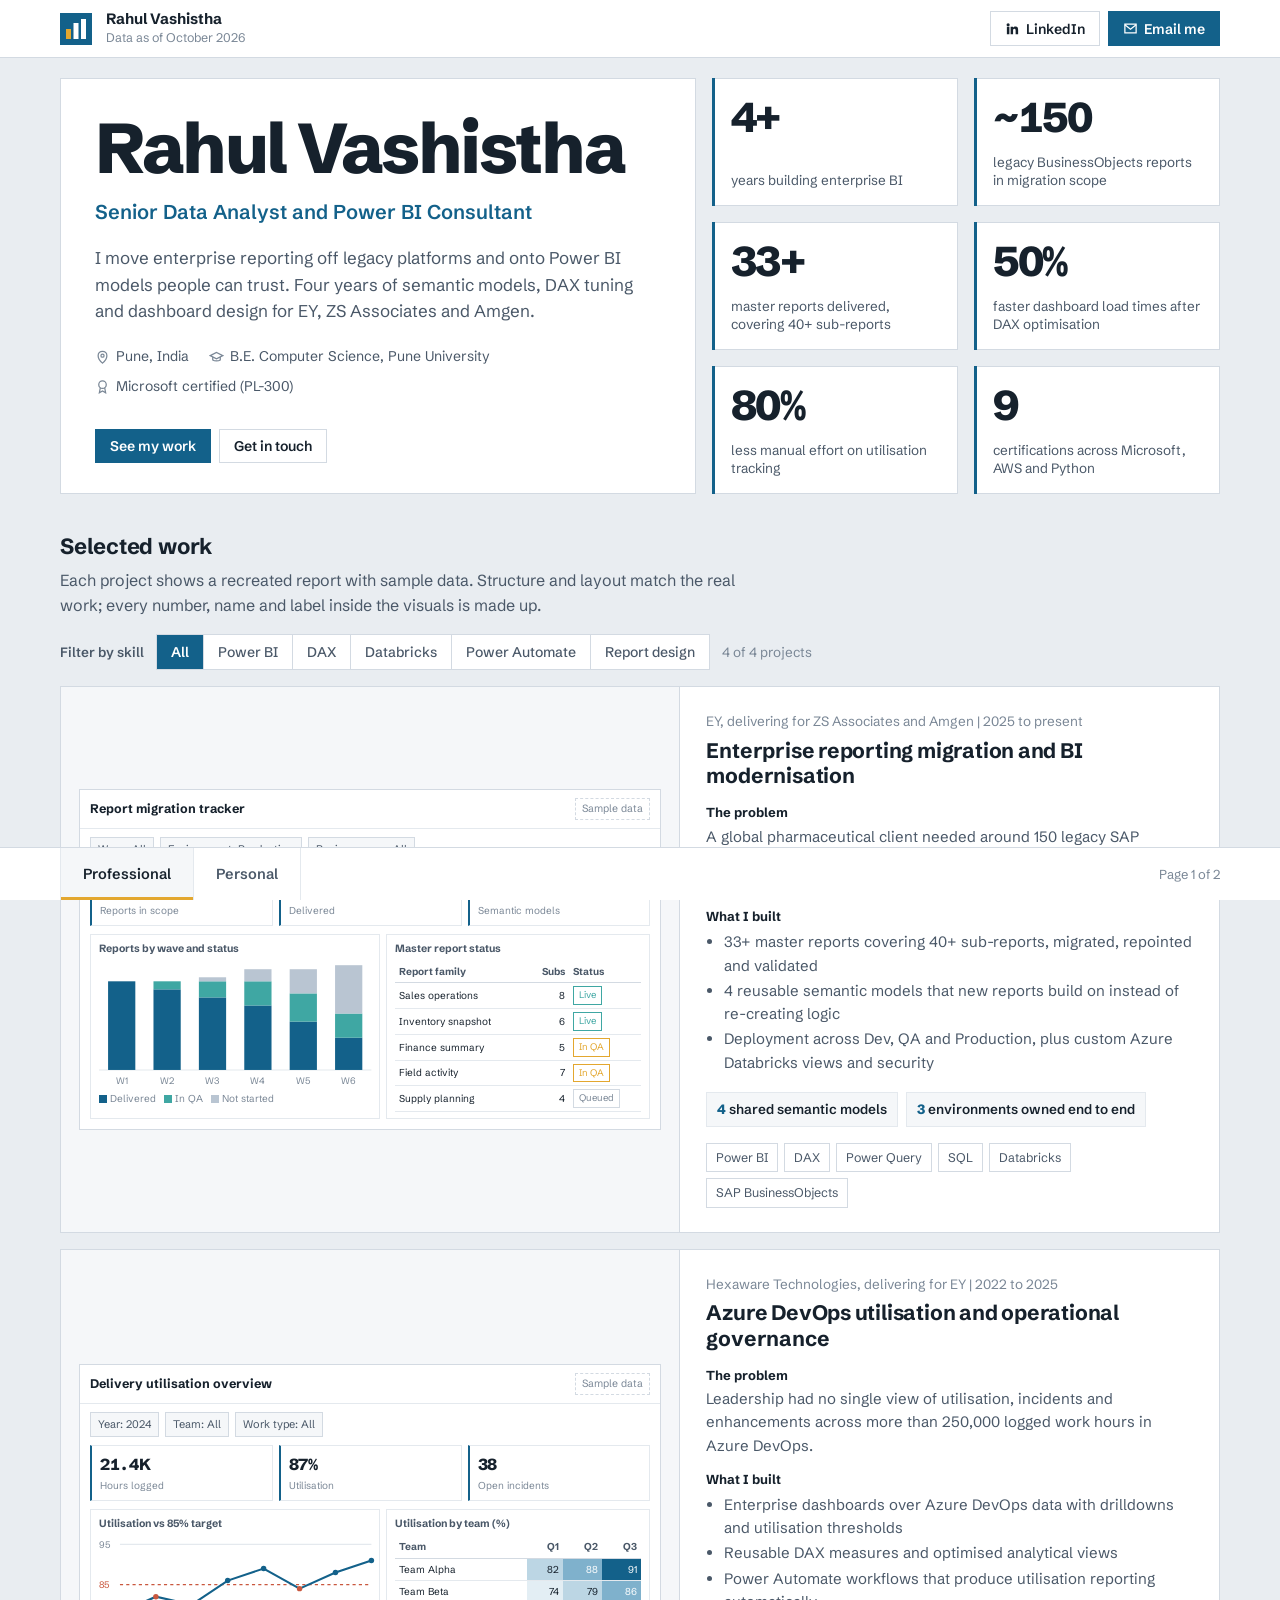
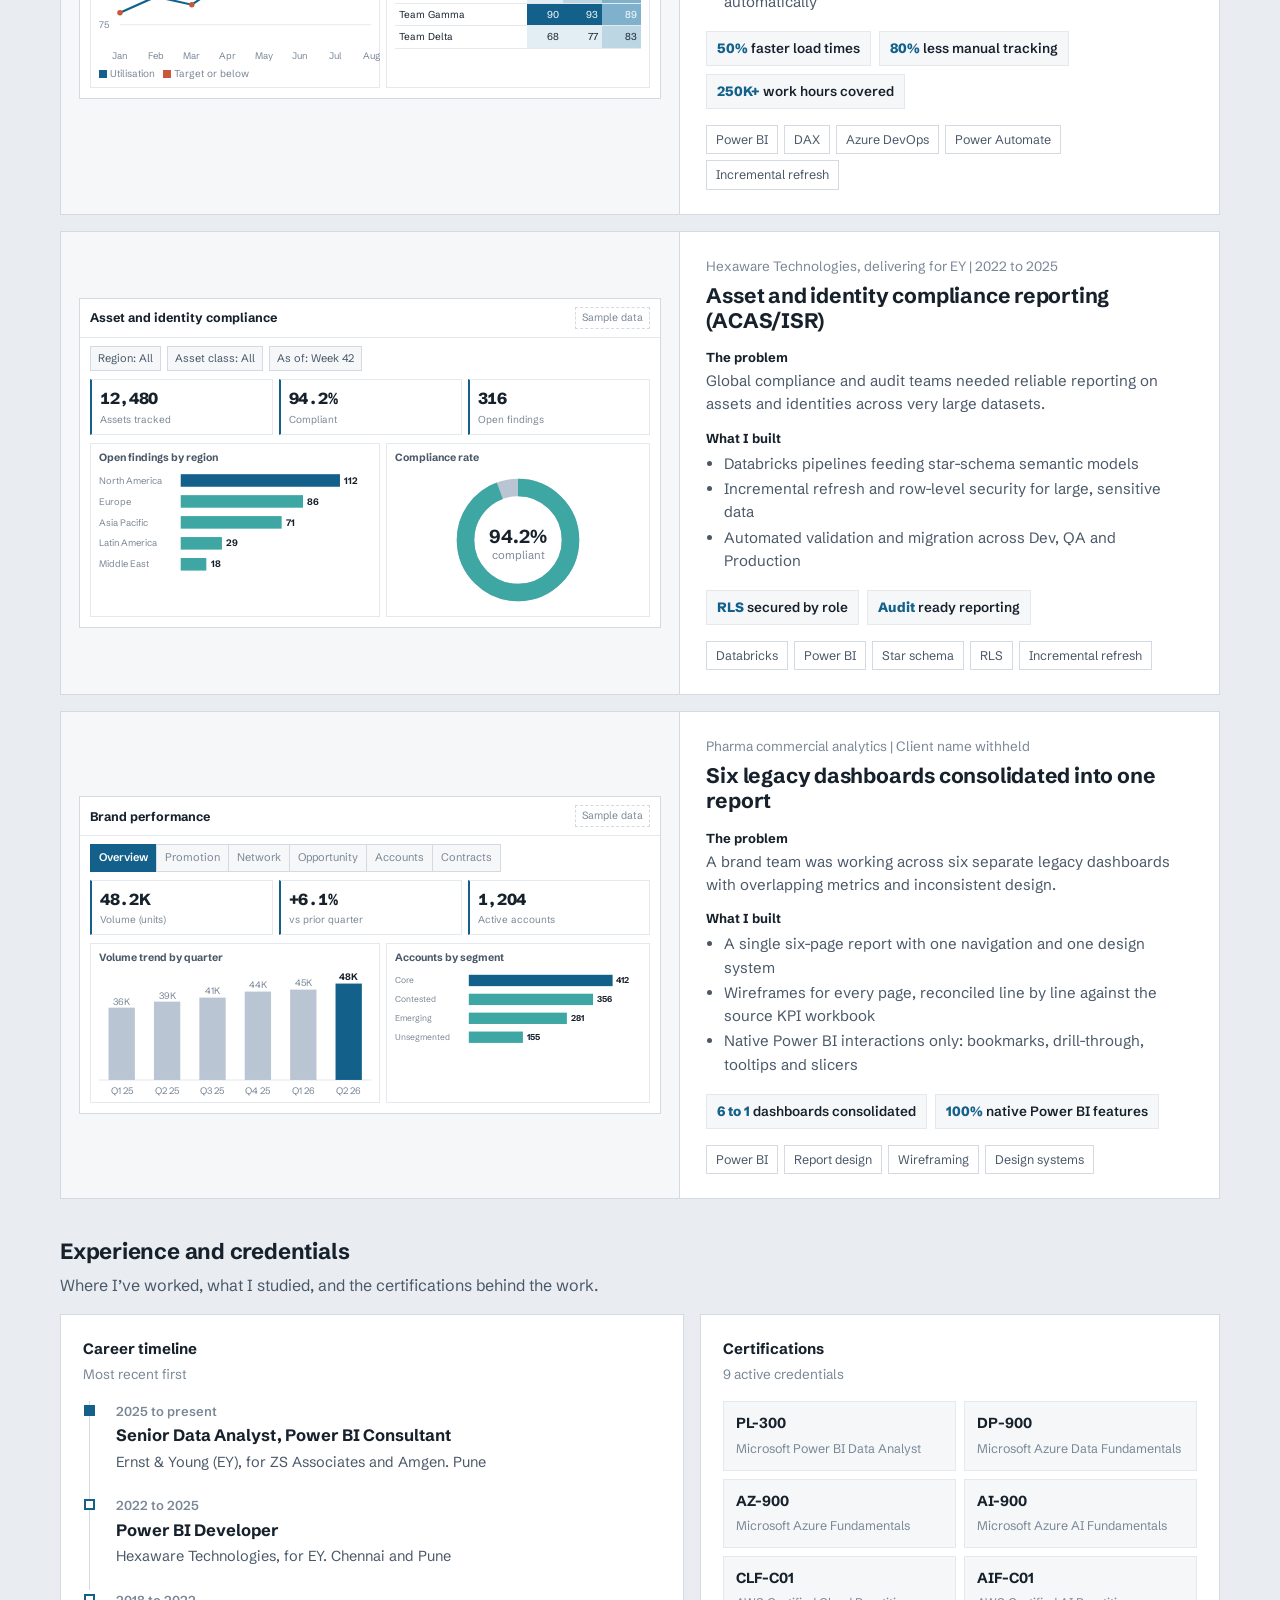
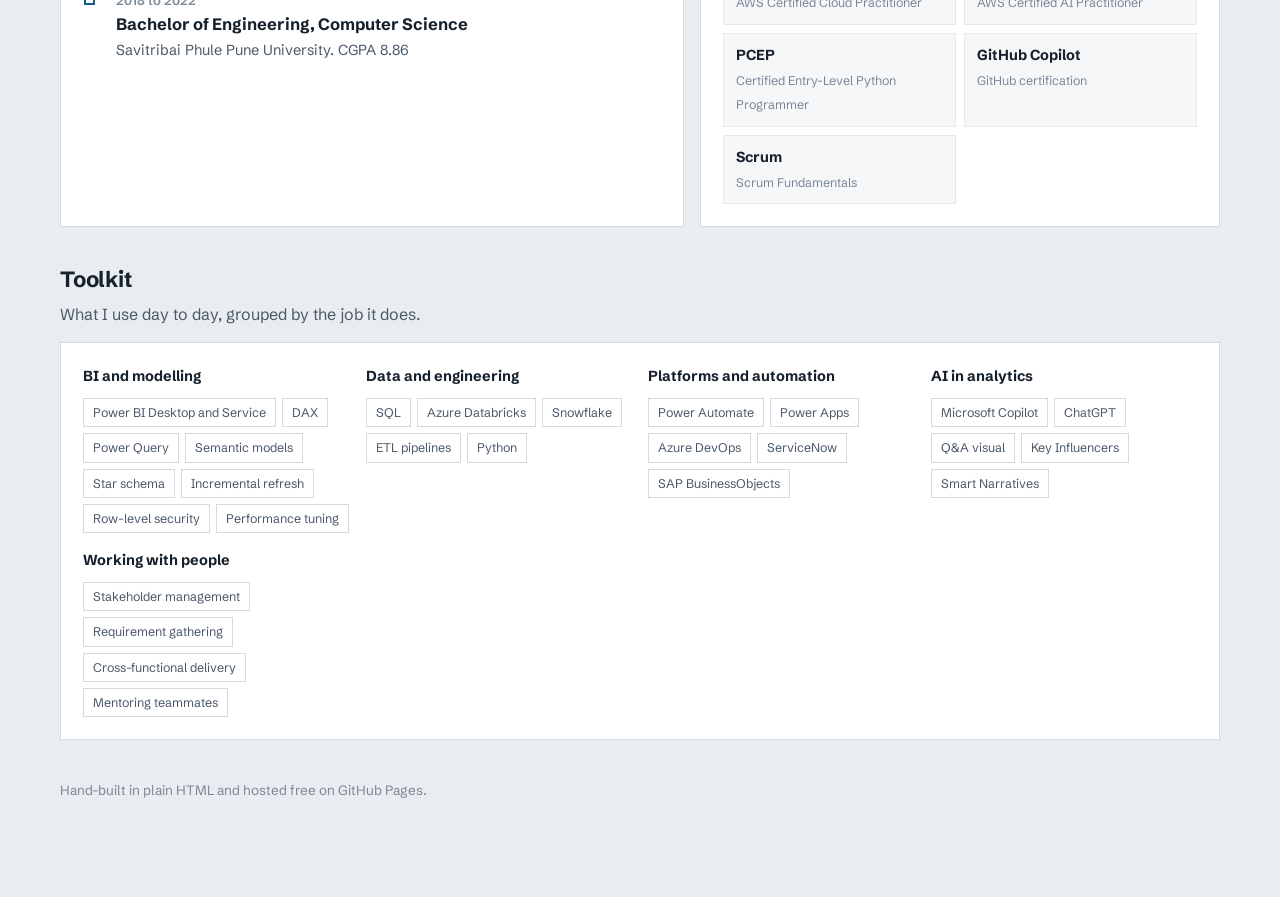
==== index.html @ af50c132 "Add files via upload" ====
<!DOCTYPE html>
<html lang="en">
<head>
<meta charset="utf-8">
<meta name="viewport" content="width=device-width, initial-scale=1, viewport-fit=cover">
<title>Rahul Vashistha | Power BI Consultant & Senior Data Analyst</title>
<meta name="description" content="Portfolio of Rahul Vashistha, Senior Data Analyst and Power BI Consultant. Enterprise BI, reporting migration and dashboard design.">
<link rel="icon" href="data:image/svg+xml,<svg xmlns='http://www.w3.org/2000/svg' viewBox='0 0 32 32'><rect width='32' height='32' fill='%2313618A'/><rect x='6' y='16' width='5' height='10' fill='%23E3A72F'/><rect x='13.5' y='10' width='5' height='16' fill='white'/><rect x='21' y='6' width='5' height='20' fill='white'/></svg>">
<link rel="preconnect" href="https://fonts.googleapis.com">
<link rel="preconnect" href="https://fonts.gstatic.com" crossorigin>
<link href="https://fonts.googleapis.com/css2?family=Schibsted+Grotesk:wght@400;500;600;700;800&display=swap" rel="stylesheet">
<style>
:root{
  --canvas:#E9EDF1; --panel:#FFFFFF; --panel-2:#F5F7F9; --line:#D3DAE2; --line-soft:#E4E9EE;
  --ink:#16212C; --ink-2:#4A5868; --ink-3:#7A8796;
  --accent:#13618A; --accent-ink:#FFFFFF; --mark:#E3A72F;
  --d1:#13618A; --d2:#3FA7A3; --d3:#E3A72F; --d4:#B9C5D2; --d5:#C9573E;
  --heat-1:#E3EEF4; --heat-2:#BCD6E4; --heat-3:#7FB1CC; --heat-4:#13618A;
  --font:"Schibsted Grotesk","Segoe UI",system-ui,-apple-system,Roboto,"Helvetica Neue",Arial,sans-serif;
  --tabs-h:52px;
  color-scheme:light;
  box-sizing:border-box;
  padding-top:env(safe-area-inset-top,0px);
  padding-bottom:env(safe-area-inset-bottom,0px);
}
@media (prefers-color-scheme:dark){
  :root:not([data-theme="light"]){
    --canvas:#10151B; --panel:#18202A; --panel-2:#1E2833; --line:#2C3946; --line-soft:#24303C;
    --ink:#E7ECF1; --ink-2:#AEB9C5; --ink-3:#7E8B99;
    --accent:#4BA3D1; --accent-ink:#0C141B; --mark:#E8B248;
    --d1:#4BA3D1; --d2:#4FC1BB; --d3:#E8B248; --d4:#3F4E5E; --d5:#E07A62;
    --heat-1:#1F2E3B; --heat-2:#24485E; --heat-3:#2F6E91; --heat-4:#4BA3D1;
    color-scheme:dark;
  }
}
:root[data-theme="dark"]{
  --canvas:#10151B; --panel:#18202A; --panel-2:#1E2833; --line:#2C3946; --line-soft:#24303C;
  --ink:#E7ECF1; --ink-2:#AEB9C5; --ink-3:#7E8B99;
  --accent:#4BA3D1; --accent-ink:#0C141B; --mark:#E8B248;
  --d1:#4BA3D1; --d2:#4FC1BB; --d3:#E8B248; --d4:#3F4E5E; --d5:#E07A62;
  --heat-1:#1F2E3B; --heat-2:#24485E; --heat-3:#2F6E91; --heat-4:#4BA3D1;
  color-scheme:dark;
}
*,*::before,*::after{box-sizing:inherit}
html{scroll-padding-top:calc(env(safe-area-inset-top,0px) + 64px)}
body{margin:0;background:var(--canvas);color:var(--ink);font-family:var(--font);font-size:16px;line-height:1.55;-webkit-font-smoothing:antialiased;padding-bottom:calc(var(--tabs-h) + 24px)}
img{max-width:100%;display:block}
a{color:var(--accent)}
:focus-visible{outline:2px solid var(--mark);outline-offset:2px}
.num{font-variant-numeric:tabular-nums}

/* Title bar */
.titlebar{position:sticky;top:env(safe-area-inset-top,0px);z-index:20;background:var(--panel);border-bottom:1px solid var(--line)}
body::before{content:"";position:fixed;inset:0 0 auto;height:env(safe-area-inset-top,0px);z-index:21;background:var(--panel)}
.titlebar-in{max-width:1200px;margin:0 auto;padding:10px 20px;display:flex;align-items:center;gap:14px}
.mono{width:32px;height:32px;flex:none}
.tb-name{font-weight:700;font-size:15px;line-height:1.2}
.tb-meta{font-size:12.5px;color:var(--ink-3)}
.tb-actions{margin-left:auto;display:flex;gap:8px}
.btn{display:inline-flex;align-items:center;gap:6px;font:600 14px/1 var(--font);padding:9px 14px;border:1px solid var(--line);background:var(--panel);color:var(--ink);text-decoration:none;cursor:pointer}
.btn:hover{border-color:var(--ink-3)}
.btn-primary{background:var(--accent);border-color:var(--accent);color:var(--accent-ink)}
.btn-primary:hover{filter:brightness(1.08);border-color:var(--accent)}
.btn svg{width:15px;height:15px}

/* Layout */
.wrap{max-width:1200px;margin:0 auto;padding:20px}
.page{display:none}
.page.is-active{display:block;animation:pagein .25s ease-out}
@keyframes pagein{from{opacity:0}to{opacity:1}}
@media (prefers-reduced-motion:reduce){.page.is-active{animation:none}}
.visual{background:var(--panel);border:1px solid var(--line);padding:22px}
.v-title{font-size:15px;font-weight:700;margin:0 0 4px}
.v-sub{font-size:13.5px;color:var(--ink-3);margin:0 0 16px}
.grid{display:grid;gap:16px}
section{margin-top:16px}
h2.section{font-size:22px;font-weight:700;letter-spacing:-.01em;margin:36px 0 4px}
p.section-sub{margin:0 0 16px;color:var(--ink-2);max-width:68ch}

/* Hero */
.hero{display:grid;grid-template-columns:1.25fr 1fr;gap:16px}
.hero-main{padding:34px 34px 30px;display:flex;flex-direction:column}
.hero h1{font-size:clamp(2.5rem,5.6vw,4.4rem);line-height:.98;letter-spacing:-.035em;font-weight:800;margin:0}
.hero .role{font-size:clamp(1.05rem,1.6vw,1.25rem);font-weight:600;color:var(--accent);margin:14px 0 0}
.hero .lede{font-size:17px;color:var(--ink-2);max-width:56ch;margin:18px 0 0}
.hero .facts{display:flex;flex-wrap:wrap;gap:8px 20px;margin:22px 0 0;padding:0;list-style:none;font-size:14px;color:var(--ink-2)}
.hero .facts li{display:flex;gap:6px;align-items:center}
.hero .facts svg{width:15px;height:15px;color:var(--ink-3)}
.hero-cta{display:flex;flex-wrap:wrap;gap:8px;margin-top:auto;padding-top:26px}
.kpis{display:grid;grid-template-columns:1fr 1fr;gap:16px}
.kpi{background:var(--panel);border:1px solid var(--line);padding:18px 18px 16px;display:flex;flex-direction:column;justify-content:space-between;min-height:128px;position:relative}
.kpi::before{content:"";position:absolute;left:-1px;top:-1px;bottom:-1px;width:3px;background:var(--accent)}
.kpi-v{font-size:clamp(2rem,3.4vw,2.6rem);font-weight:800;letter-spacing:-.03em;line-height:1}
.kpi-l{font-size:13.5px;color:var(--ink-2);line-height:1.35;margin-top:10px}

/* Slicer */
.slicer{display:flex;flex-wrap:wrap;gap:0;border:1px solid var(--line);background:var(--panel);width:max-content;max-width:100%}
.slicer-wrap{display:flex;align-items:center;gap:12px;flex-wrap:wrap;margin-bottom:16px}
.slicer-label{font-size:13.5px;color:var(--ink-2);font-weight:600}
.slicer button{font:500 14px/1 var(--font);padding:10px 14px;border:0;border-right:1px solid var(--line);background:transparent;color:var(--ink-2);cursor:pointer}
.slicer button:last-child{border-right:0}
.slicer button[aria-pressed="true"]{background:var(--accent);color:var(--accent-ink);font-weight:600}
.slicer button:hover:not([aria-pressed="true"]){background:var(--panel-2);color:var(--ink)}
.slicer-count{font-size:13.5px;color:var(--ink-3)}

/* Projects */
.project{display:grid;grid-template-columns:minmax(0,1.15fr) minmax(0,1fr);gap:0;background:var(--panel);border:1px solid var(--line);margin-bottom:16px}
.project[hidden]{display:none}
.p-visual{background:var(--panel-2);border-right:1px solid var(--line);padding:18px;display:flex;align-items:center}
.p-visual img{border:1px solid var(--line)}
.p-body{padding:24px 26px}
.p-client{font-size:13.5px;color:var(--ink-3);margin:0 0 6px}
.p-body h3{font-size:21px;line-height:1.2;letter-spacing:-.01em;margin:0 0 14px}
.p-body dl{margin:0;display:grid;gap:12px}
.p-body dt{font-size:13px;font-weight:700;color:var(--ink)}
.p-body dd{margin:2px 0 0;font-size:15px;color:var(--ink-2)}
.p-body dd ul{margin:4px 0 0;padding-left:18px}
.p-body dd li{margin:2px 0}
.impact{display:flex;flex-wrap:wrap;gap:8px;margin-top:16px}
.impact span{font-size:13.5px;font-weight:600;padding:6px 10px;background:var(--panel-2);border:1px solid var(--line-soft)}
.impact b{color:var(--accent);font-weight:800}
.chips{display:flex;flex-wrap:wrap;gap:6px;margin-top:16px}
.chip{font-size:12.5px;padding:4px 9px;border:1px solid var(--line);color:var(--ink-2);background:var(--panel)}

/* Mini report mockup */
.mock{width:100%;background:var(--panel);border:1px solid var(--line);font-size:11px;color:var(--ink)}
.mock-top{display:flex;align-items:center;gap:8px;padding:8px 10px;border-bottom:1px solid var(--line-soft)}
.mock-title{font-weight:700;font-size:12.5px}
.mock-tag{margin-left:auto;font-size:10.5px;color:var(--ink-3);border:1px dashed var(--line);padding:2px 6px;white-space:nowrap}
.mock-filters{display:flex;gap:6px;flex-wrap:wrap;padding:8px 10px 0}
.mock-filters span{border:1px solid var(--line);padding:3px 7px;color:var(--ink-2);background:var(--panel-2)}
.mock-nav{display:flex;flex-wrap:wrap;padding:8px 10px 0;gap:0}
.mock-nav span{padding:4px 8px;border:1px solid var(--line);margin-right:-1px;color:var(--ink-3);background:var(--panel-2)}
.mock-nav span.on{background:var(--accent);border-color:var(--accent);color:var(--accent-ink);font-weight:600}
.mock-kpis{display:grid;grid-template-columns:repeat(3,1fr);gap:6px;padding:8px 10px}
.mock-kpi{border:1px solid var(--line-soft);padding:6px 8px;border-left:2px solid var(--accent)}
.mock-kpi b{display:block;font-size:16px;font-weight:800;letter-spacing:-.02em}
.mock-kpi small{color:var(--ink-3);font-size:10px}
.mock-row{display:grid;grid-template-columns:1.1fr 1fr;gap:6px;padding:0 10px 10px}
.mock-cell{border:1px solid var(--line-soft);padding:6px 8px;min-width:0}
.mock-cell h5{margin:0 0 4px;font-size:10.5px;font-weight:700;color:var(--ink-2)}
.mock svg{width:100%;height:auto;display:block;overflow:visible}
.mock svg text{font-family:var(--font);font-size:9px;fill:var(--ink-3)}
.mock svg .lbl-strong{fill:var(--ink);font-weight:700}
.s1{fill:var(--d1)} .s2{fill:var(--d2)} .s3{fill:var(--d3)} .s4{fill:var(--d4)} .s5{fill:var(--d5)}
.ln1{stroke:var(--d1);fill:none;stroke-width:2} .ln-th{stroke:var(--d5);stroke-dasharray:3 3;stroke-width:1.2} .grid-ln{stroke:var(--line-soft);stroke-width:1}
.legend{display:flex;gap:8px;flex-wrap:wrap;margin-top:4px;color:var(--ink-3);font-size:10px}
.legend i{display:inline-block;width:8px;height:8px;margin-right:3px;vertical-align:-1px}
.mtable{width:100%;border-collapse:collapse;font-size:10px}
.mtable th{text-align:left;font-weight:700;color:var(--ink-2);border-bottom:1px solid var(--line);padding:3px 4px}
.mtable td{padding:3px 4px;border-bottom:1px solid var(--line-soft);white-space:nowrap}
.mtable td.n{text-align:right}
.h1c{background:var(--heat-1)} .h2c{background:var(--heat-2)} .h3c{background:var(--heat-3);color:#fff} .h4c{background:var(--heat-4);color:#fff}
.pill{display:inline-block;padding:1px 5px;font-size:9.5px;border:1px solid var(--line)}
.pill.ok{border-color:var(--d2);color:var(--d2)} .pill.wip{border-color:var(--d3);color:var(--d3)} .pill.todo{color:var(--ink-3)}

/* Experience and certs */
.two-col{display:grid;grid-template-columns:1.2fr 1fr;gap:16px}
.timeline{list-style:none;margin:0;padding:0}
.timeline li{position:relative;padding:0 0 22px 26px;border-left:1px solid var(--line);margin-left:6px}
.timeline li:last-child{padding-bottom:0;border-left-color:transparent}
.timeline li::before{content:"";position:absolute;left:-6px;top:4px;width:11px;height:11px;background:var(--panel);border:2px solid var(--accent)}
.timeline li.now::before{background:var(--accent)}
.t-when{font-size:13px;color:var(--ink-3);font-weight:600}
.t-what{font-size:16.5px;font-weight:700;margin:2px 0 0}
.t-where{font-size:14.5px;color:var(--ink-2);margin:2px 0 0}
.certs{list-style:none;margin:0;padding:0;display:grid;grid-template-columns:1fr 1fr;gap:8px}
.certs li{border:1px solid var(--line-soft);padding:10px 12px;background:var(--panel-2)}
.certs b{display:block;font-size:14.5px}
.certs span{font-size:12.5px;color:var(--ink-3)}
.skills{display:grid;grid-template-columns:repeat(auto-fit,minmax(230px,1fr));gap:16px}
.skills h4{margin:0 0 10px;font-size:14.5px}
.skills .chips{margin-top:0}

/* Personal */
.p-hero{display:grid;grid-template-columns:1.25fr 1fr;gap:16px}
.p-hero h1{font-size:clamp(2.3rem,5vw,3.8rem);line-height:1;letter-spacing:-.03em;font-weight:800;margin:0}
.principles{display:grid;grid-template-columns:repeat(auto-fit,minmax(250px,1fr));gap:16px}
.principle h4{margin:0 0 6px;font-size:17px}
.principle p{margin:0;color:var(--ink-2);font-size:15px}
.fav-grid{display:grid;grid-template-columns:repeat(auto-fit,minmax(260px,1fr));gap:16px}
.fav ul{margin:0;padding-left:18px;color:var(--ink-2)}
.fav li{margin:3px 0}
.empty{border:1px dashed var(--line);background:transparent;padding:16px;color:var(--ink-3);font-size:14px}
.empty b{display:block;color:var(--ink-2);font-size:14.5px;margin-bottom:2px}
.about-facts{display:grid;gap:10px;margin:0}
.about-facts div{display:grid;grid-template-columns:110px 1fr;gap:10px;padding-bottom:10px;border-bottom:1px solid var(--line-soft)}
.about-facts div:last-child{border-bottom:0;padding-bottom:0}
.about-facts dt{font-size:13.5px;color:var(--ink-3)}
.about-facts dd{margin:0;font-weight:600}

/* Page tabs (bottom, like a report) */
.pagetabs{position:fixed;left:0;right:0;bottom:0;z-index:30;background:var(--panel);border-top:1px solid var(--line);padding-bottom:env(safe-area-inset-bottom,0px)}
.pagetabs-in{max-width:1200px;margin:0 auto;padding:0 20px;height:var(--tabs-h);display:flex;align-items:stretch;gap:0}
.pagetabs a{display:flex;align-items:center;padding:0 22px;font-weight:600;font-size:14.5px;color:var(--ink-2);text-decoration:none;border-right:1px solid var(--line-soft);position:relative}
.pagetabs a:first-child{border-left:1px solid var(--line-soft)}
.pagetabs a[aria-current="page"]{color:var(--ink);background:var(--panel-2)}
.pagetabs a[aria-current="page"]::after{content:"";position:absolute;left:0;right:0;bottom:0;height:3px;background:var(--mark)}
.pagetabs a:hover:not([aria-current="page"]){color:var(--ink);background:var(--panel-2)}
.page-count{margin-left:auto;align-self:center;font-size:13px;color:var(--ink-3)}

footer{margin-top:40px;font-size:13.5px;color:var(--ink-3)}

/* Responsive */
@media (max-width:960px){
  .hero,.p-hero,.two-col{grid-template-columns:1fr}
  .project{grid-template-columns:1fr}
  .p-visual{border-right:0;border-bottom:1px solid var(--line)}
}
@media (max-width:600px){
  .wrap{padding:12px}
  .titlebar-in{padding:8px 12px}
  .tb-meta{display:none}
  .tb-actions .btn span{display:none}
  .hero-main{padding:24px 20px}
  .visual{padding:18px}
  .kpi{min-height:110px;padding:14px}
  .p-body{padding:20px}
  .p-visual{padding:10px}
  .certs{grid-template-columns:1fr}
  .mock-row{grid-template-columns:1fr}
  .slicer button{padding:9px 11px;font-size:13.5px}
  .pagetabs-in{padding:0 12px}
  .pagetabs a{padding:0 16px}
  .about-facts div{grid-template-columns:1fr;gap:0}
}
</style>
</head>
<body>

<header class="titlebar">
  <div class="titlebar-in">
    <svg class="mono" viewBox="0 0 32 32" aria-hidden="true"><rect width="32" height="32" fill="var(--accent)"/><rect x="6" y="16" width="5" height="10" fill="var(--mark)"/><rect x="13.5" y="10" width="5" height="16" fill="var(--accent-ink)"/><rect x="21" y="6" width="5" height="20" fill="var(--accent-ink)"/></svg>
    <div>
      <div class="tb-name">Rahul Vashistha</div>
      <div class="tb-meta" id="refreshed"></div>
    </div>
    <div class="tb-actions">
      <a class="btn" id="tb-linkedin" target="_blank" rel="noopener" aria-label="LinkedIn profile">
        <svg viewBox="0 0 24 24" fill="currentColor" aria-hidden="true"><path d="M4.98 3.5a2.5 2.5 0 1 1 0 5 2.5 2.5 0 0 1 0-5zM3 9h4v12H3zM9 9h3.8v1.7h.05c.53-1 1.83-2.05 3.77-2.05C20.6 8.65 21 11.2 21 14.5V21h-4v-5.7c0-1.36-.03-3.1-1.9-3.1-1.9 0-2.2 1.48-2.2 3v5.8H9z"/></svg>
        <span>LinkedIn</span>
      </a>
      <a class="btn btn-primary" id="tb-email" aria-label="Email Rahul">
        <svg viewBox="0 0 24 24" fill="none" stroke="currentColor" stroke-width="2" aria-hidden="true"><rect x="3" y="5" width="18" height="14"/><path d="m3 6 9 7 9-7"/></svg>
        <span>Email me</span>
      </a>
    </div>
  </div>
</header>

<!-- ============ PAGE 1: PROFESSIONAL ============ -->
<main id="professional" class="page wrap" aria-label="Professional">
  <div class="hero">
    <div class="visual hero-main">
      <h1>Rahul Vashistha</h1>
      <p class="role" id="role"></p>
      <p class="lede" id="lede"></p>
      <ul class="facts" id="facts"></ul>
      <div class="hero-cta">
        <a class="btn btn-primary" href="#work" data-scroll>See my work</a>
        <a class="btn" id="hero-email">Get in touch</a>
      </div>
    </div>
    <div class="kpis" id="kpis" aria-label="Career highlights"></div>
  </div>

  <h2 class="section" id="work">Selected work</h2>
  <p class="section-sub">Each project shows a recreated report with sample data. Structure and layout match the real work; every number, name and label inside the visuals is made up.</p>
  <div class="slicer-wrap">
    <span class="slicer-label" id="slicer-label">Filter by skill</span>
    <div class="slicer" id="slicer" role="group" aria-labelledby="slicer-label"></div>
    <span class="slicer-count" id="slicer-count" aria-live="polite"></span>
  </div>
  <div id="projects"></div>

  <h2 class="section">Experience and credentials</h2>
  <p class="section-sub">Where I’ve worked, what I studied, and the certifications behind the work.</p>
  <div class="two-col">
    <div class="visual">
      <h3 class="v-title">Career timeline</h3>
      <p class="v-sub">Most recent first</p>
      <ol class="timeline" id="timeline"></ol>
    </div>
    <div class="visual">
      <h3 class="v-title">Certifications</h3>
      <p class="v-sub" id="cert-sub"></p>
      <ul class="certs" id="certs"></ul>
    </div>
  </div>

  <h2 class="section">Toolkit</h2>
  <p class="section-sub">What I use day to day, grouped by the job it does.</p>
  <div class="visual skills" id="skills"></div>

  <footer>Hand-built in plain HTML and hosted free on GitHub Pages.</footer>
</main>

<!-- ============ PAGE 2: PERSONAL ============ -->
<main id="personal" class="page wrap" aria-label="Personal">
  <div class="p-hero">
    <div class="visual hero-main">
      <h1 id="p-title"></h1>
      <p class="lede" id="p-lede"></p>
    </div>
    <div class="visual">
      <h3 class="v-title">At a glance</h3>
      <p class="v-sub">The quick version</p>
      <dl class="about-facts" id="about-facts"></dl>
    </div>
  </div>

  <h2 class="section">How I work</h2>
  <p class="section-sub">The rules I hold myself to, on every report and every project.</p>
  <div class="principles" id="principles"></div>

  <h2 class="section">Things I love</h2>
  <p class="section-sub">Favourites, interests and the things that fill the time between refreshes.</p>
  <div class="fav-grid" id="favs"></div>

  <h2 class="section">Fun facts</h2>
  <p class="section-sub">A few things you wouldn’t guess from my résumé.</p>
  <div class="fav-grid" id="funfacts"></div>

  <footer>Hand-built in plain HTML and hosted free on GitHub Pages.</footer>
</main>

<nav class="pagetabs" aria-label="Report pages">
  <div class="pagetabs-in">
    <a href="#professional" data-page="professional">Professional</a>
    <a href="#personal" data-page="personal">Personal</a>
    <span class="page-count" id="page-count"></span>
  </div>
</nav>

<script>
/* =====================================================================
   CONTENT — edit everything here. Layout code below reads from this.
   Empty arrays [] on the Personal page show a dashed "to fill" tile.
   ===================================================================== */
const DATA = {
  contact: {
    email: "rahulvashistha1412@gmail.com",
    linkedin: "https://www.linkedin.com/in/REPLACE-WITH-YOUR-HANDLE/"
  },
  refreshed: "Data as of October 2026",
  role: "Senior Data Analyst and Power BI Consultant",
  lede: "I move enterprise reporting off legacy platforms and onto Power BI models people can trust. Four years of semantic models, DAX tuning and dashboard design for EY, ZS Associates and Amgen.",
  facts: [
    ["pin", "Pune, India"],
    ["cap", "B.E. Computer Science, Pune University"],
    ["badge", "Microsoft certified (PL-300)"]
  ],
  kpis: [
    ["4+", "years building enterprise BI"],
    ["~150", "legacy BusinessObjects reports in migration scope"],
    ["33+", "master reports delivered, covering 40+ sub-reports"],
    ["50%", "faster dashboard load times after DAX optimisation"],
    ["80%", "less manual effort on utilisation tracking"],
    ["9", "certifications across Microsoft, AWS and Python"]
  ],
  slicer: ["All", "Power BI", "DAX", "Databricks", "Power Automate", "Report design"],

  projects: [
    {
      id: "migration",
      client: "EY, delivering for ZS Associates and Amgen  |  2025 to present",
      title: "Enterprise reporting migration and BI modernisation",
      problem: "A global pharmaceutical client needed around 150 legacy SAP BusinessObjects reports rebuilt in Power BI without losing the business logic teams relied on.",
      built: [
        "33+ master reports covering 40+ sub-reports, migrated, repointed and validated",
        "4 reusable semantic models that new reports build on instead of re-creating logic",
        "Deployment across Dev, QA and Production, plus custom Azure Databricks views and security"
      ],
      impact: [["4", "shared semantic models"], ["3", "environments owned end to end"]],
      tags: ["Power BI", "DAX", "Power Query", "SQL", "Databricks", "SAP BusinessObjects"],
      filters: ["Power BI", "DAX", "Databricks"],
      image: null,
      mock: "migration"
    },
    {
      id: "ado",
      client: "Hexaware Technologies, delivering for EY  |  2022 to 2025",
      title: "Azure DevOps utilisation and operational governance",
      problem: "Leadership had no single view of utilisation, incidents and enhancements across more than 250,000 logged work hours in Azure DevOps.",
      built: [
        "Enterprise dashboards over Azure DevOps data with drilldowns and utilisation thresholds",
        "Reusable DAX measures and optimised analytical views",
        "Power Automate workflows that produce utilisation reporting automatically"
      ],
      impact: [["50%", "faster load times"], ["80%", "less manual tracking"], ["250K+", "work hours covered"]],
      tags: ["Power BI", "DAX", "Azure DevOps", "Power Automate", "Incremental refresh"],
      filters: ["Power BI", "DAX", "Power Automate", "Report design"],
      image: null,
      mock: "ado"
    },
    {
      id: "compliance",
      client: "Hexaware Technologies, delivering for EY  |  2022 to 2025",
      title: "Asset and identity compliance reporting (ACAS/ISR)",
      problem: "Global compliance and audit teams needed reliable reporting on assets and identities across very large datasets.",
      built: [
        "Databricks pipelines feeding star-schema semantic models",
        "Incremental refresh and row-level security for large, sensitive data",
        "Automated validation and migration across Dev, QA and Production"
      ],
      impact: [["RLS", "secured by role"], ["Audit", "ready reporting"]],
      tags: ["Databricks", "Power BI", "Star schema", "RLS", "Incremental refresh"],
      filters: ["Power BI", "DAX", "Databricks"],
      image: null,
      mock: "compliance"
    },
    {
      id: "consolidation",
      client: "Pharma commercial analytics  |  Client name withheld",
      title: "Six legacy dashboards consolidated into one report",
      problem: "A brand team was working across six separate legacy dashboards with overlapping metrics and inconsistent design.",
      built: [
        "A single six-page report with one navigation and one design system",
        "Wireframes for every page, reconciled line by line against the source KPI workbook",
        "Native Power BI interactions only: bookmarks, drill-through, tooltips and slicers"
      ],
      impact: [["6 to 1", "dashboards consolidated"], ["100%", "native Power BI features"]],
      tags: ["Power BI", "Report design", "Wireframing", "Design systems"],
      filters: ["Power BI", "Report design"],
      image: null,
      mock: "consolidation"
    }
  ],

  timeline: [
    { when: "2025 to present", what: "Senior Data Analyst, Power BI Consultant", where: "Ernst & Young (EY), for ZS Associates and Amgen. Pune", now: true },
    { when: "2022 to 2025", what: "Power BI Developer", where: "Hexaware Technologies, for EY. Chennai and Pune" },
    { when: "2018 to 2022", what: "Bachelor of Engineering, Computer Science", where: "Savitribai Phule Pune University. CGPA 8.86" }
  ],

  certs: [
    ["PL-300", "Microsoft Power BI Data Analyst"],
    ["DP-900", "Microsoft Azure Data Fundamentals"],
    ["AZ-900", "Microsoft Azure Fundamentals"],
    ["AI-900", "Microsoft Azure AI Fundamentals"],
    ["CLF-C01", "AWS Certified Cloud Practitioner"],
    ["AIF-C01", "AWS Certified AI Practitioner"],
    ["PCEP", "Certified Entry-Level Python Programmer"],
    ["GitHub Copilot", "GitHub certification"],
    ["Scrum", "Scrum Fundamentals"]
  ],

  skills: [
    ["BI and modelling", ["Power BI Desktop and Service", "DAX", "Power Query", "Semantic models", "Star schema", "Incremental refresh", "Row-level security", "Performance tuning"]],
    ["Data and engineering", ["SQL", "Azure Databricks", "Snowflake", "ETL pipelines", "Python"]],
    ["Platforms and automation", ["Power Automate", "Power Apps", "Azure DevOps", "ServiceNow", "SAP BusinessObjects"]],
    ["AI in analytics", ["Microsoft Copilot", "ChatGPT", "Q&A visual", "Key Influencers", "Smart Narratives"]],
    ["Working with people", ["Stakeholder management", "Requirement gathering", "Cross-functional delivery", "Mentoring teammates"]]
  ],

  /* ---------------- PERSONAL ---------------- */
  personal: {
    title: "The person behind the reports",
    lede: "Engineer by degree, analyst by trade, designer by habit. I care about the last pixel as much as the first measure, and I’d rather set the rules early than fix the mess later.",
    facts: [
      ["Based in", "Pune, India"],
      ["Studied", "Computer Science"],
      ["Works in", "Data, dashboards and design"],
      ["Languages", ""],
      ["Off the clock", ""]
    ],
    principles: [
      ["Feasible first", "I agree the rules up front. If the platform can’t do it natively, it doesn’t go in the design."],
      ["Reconcile everything", "Every number on a screen gets checked against its source, line by line, before anyone sees it."],
      ["Keep what works", "Improving a design means fixing alignment, spacing and consistency, not throwing away an identity people know."],
      ["No filler", "If a visual doesn’t answer a question someone actually asks, it comes off the page."]
    ],
    favourites: [
      ["Books", []],
      ["Films and shows", []],
      ["Music", []],
      ["Food", []],
      ["Places", []],
      ["Hobbies", []]
    ],
    funfacts: []
  }
};

/* =====================================================================
   SAMPLE-DATA MOCKUPS. All values and names are invented.
   ===================================================================== */
const MOCKS = {
  migration: {
    title: "Report migration tracker",
    filters: ["Wave: All", "Environment: Production", "Business area: All"],
    kpis: [["150", "Reports in scope"], ["96", "Delivered"], ["4", "Semantic models"]],
    left: { title: "Reports by wave and status", chart: { type: "stack", cats: ["W1","W2","W3","W4","W5","W6"],
      series: [{ name: "Delivered", cls: "s1", v: [22,20,18,16,12,8] }, { name: "In QA", cls: "s2", v: [0,2,4,6,7,6] }, { name: "Not started", cls: "s4", v: [0,0,1,3,6,12] }] } },
    right: { title: "Master report status", table: { cols: ["Report family", "Subs", "Status"],
      rows: [["Sales operations", "8", "ok"], ["Inventory snapshot", "6", "ok"], ["Finance summary", "5", "wip"], ["Field activity", "7", "wip"], ["Supply planning", "4", "todo"]] } }
  },
  ado: {
    title: "Delivery utilisation overview",
    filters: ["Year: 2024", "Team: All", "Work type: All"],
    kpis: [["21.4K", "Hours logged"], ["87%", "Utilisation"], ["38", "Open incidents"]],
    left: { title: "Utilisation vs 85% target", chart: { type: "line", cats: ["Jan","Feb","Mar","Apr","May","Jun","Jul","Aug"], v: [78,82,80,86,89,84,88,91], th: 85, min: 70, max: 95 } },
    right: { title: "Utilisation by team (%)", heat: { cols: ["Q1","Q2","Q3"],
      rows: [["Team Alpha",[82,88,91]],["Team Beta",[74,79,86]],["Team Gamma",[90,93,89]],["Team Delta",[68,77,83]]] } }
  },
  compliance: {
    title: "Asset and identity compliance",
    filters: ["Region: All", "Asset class: All", "As of: Week 42"],
    kpis: [["12,480", "Assets tracked"], ["94.2%", "Compliant"], ["316", "Open findings"]],
    left: { title: "Open findings by region", chart: { type: "hbar", items: [["North America",112],["Europe",86],["Asia Pacific",71],["Latin America",29],["Middle East",18]] } },
    right: { title: "Compliance rate", chart: { type: "donut", pct: 94.2 } }
  },
  consolidation: {
    title: "Brand performance",
    nav: ["Overview", "Promotion", "Network", "Opportunity", "Accounts", "Contracts"],
    kpis: [["48.2K", "Volume (units)"], ["+6.1%", "vs prior quarter"], ["1,204", "Active accounts"]],
    left: { title: "Volume trend by quarter", chart: { type: "bar", cats: ["Q1 25","Q2 25","Q3 25","Q4 25","Q1 26","Q2 26"], v: [36,39,41,44,45,48] } },
    right: { title: "Accounts by segment", chart: { type: "hbar", items: [["Core",412],["Contested",356],["Emerging",281],["Unsegmented",155]] } }
  }
};

/* ---------------- tiny SVG chart helpers ---------------- */
function svgStack(c){
  const W=260,H=120,pb=16,pt=4,n=c.cats.length,bw=W/n*0.6,gap=W/n;
  const tot=c.cats.map((_,i)=>c.series.reduce((s,x)=>s+x.v[i],0)), max=Math.max(...tot);
  let g=`<line class="grid-ln" x1="0" y1="${H-pb}" x2="${W}" y2="${H-pb}"/>`;
  c.cats.forEach((cat,i)=>{let y=H-pb;const x=i*gap+(gap-bw)/2;
    c.series.forEach(s=>{const h=s.v[i]/max*(H-pb-pt);if(h>0){y-=h;g+=`<rect class="${s.cls}" x="${x}" y="${y}" width="${bw}" height="${h}"/>`}});
    g+=`<text x="${x+bw/2}" y="${H-3}" text-anchor="middle">${cat}</text>`});
  const lg=c.series.map(s=>`<span><i class="${s.cls}" style="background:var(--d${s.cls[1]})"></i>${s.name}</span>`).join("");
  return `<svg viewBox="0 0 ${W} ${H}" role="img" aria-label="Stacked column chart, sample data">${g}</svg><div class="legend">${lg}</div>`;
}
function svgBar(c){
  const W=260,H=120,pb=16,pt=12,n=c.cats.length,gap=W/n,bw=gap*0.58,max=Math.max(...c.v);
  let g=`<line class="grid-ln" x1="0" y1="${H-pb}" x2="${W}" y2="${H-pb}"/>`;
  c.v.forEach((v,i)=>{const h=v/max*(H-pb-pt),x=i*gap+(gap-bw)/2,y=H-pb-h;
    g+=`<rect class="${i===n-1?'s1':'s4'}" x="${x}" y="${y}" width="${bw}" height="${h}"/><text x="${x+bw/2}" y="${y-3}" text-anchor="middle" class="${i===n-1?'lbl-strong':''}">${v}K</text><text x="${x+bw/2}" y="${H-3}" text-anchor="middle">${c.cats[i]}</text>`});
  return `<svg viewBox="0 0 ${W} ${H}" role="img" aria-label="Column chart, sample data">${g}</svg>`;
}
function svgLine(c){
  const W=260,H=120,pb=16,pt=8,pl=20,n=c.v.length,sx=(W-pl)/(n-1),sy=v=>pt+(c.max-v)/(c.max-c.min)*(H-pb-pt);
  let g="";[75,85,95].forEach(t=>{if(t!==c.th)g+=`<line class="grid-ln" x1="${pl}" y1="${sy(t)}" x2="${W}" y2="${sy(t)}"/><text x="0" y="${sy(t)+3}">${t}</text>`});
  g+=`<line class="ln-th" x1="${pl}" y1="${sy(c.th)}" x2="${W}" y2="${sy(c.th)}"/><text x="0" y="${sy(c.th)+3}" style="fill:var(--d5)">${c.th}</text>`;
  const pts=c.v.map((v,i)=>`${pl+i*sx},${sy(v)}`).join(" ");
  g+=`<polyline class="ln1" points="${pts}"/>`;
  c.v.forEach((v,i)=>{g+=`<circle cx="${pl+i*sx}" cy="${sy(v)}" r="2.6" class="${v<c.th?'s5':'s1'}"/><text x="${pl+i*sx}" y="${H-3}" text-anchor="middle">${c.cats[i]}</text>`});
  return `<svg viewBox="0 0 ${W} ${H}" role="img" aria-label="Line chart against target, sample data">${g}</svg><div class="legend"><span><i style="background:var(--d1)"></i>Utilisation</span><span><i style="background:var(--d5)"></i>Target or below</span></div>`;
}
function svgHbar(c){
  const W=260,rh=20,H=c.items.length*rh,lw=78,max=Math.max(...c.items.map(x=>x[1]));
  let g="";c.items.forEach(([l,v],i)=>{const w=v/max*(W-lw-30),y=i*rh;
    g+=`<text x="0" y="${y+13}">${l}</text><rect class="${i===0?'s1':'s2'}" x="${lw}" y="${y+4}" width="${w}" height="12"/><text x="${lw+w+4}" y="${y+13}" class="lbl-strong">${v}</text>`});
  return `<svg viewBox="0 0 ${W} ${H}" role="img" aria-label="Bar chart, sample data">${g}</svg>`;
}
function svgDonut(c){
  const r=42,cx=60,cy=56,C=2*Math.PI*r,on=C*c.pct/100;
  return `<svg viewBox="0 0 120 112" role="img" aria-label="Donut chart ${c.pct}% compliant, sample data" style="max-width:150px;margin:0 auto">
    <circle cx="${cx}" cy="${cy}" r="${r}" fill="none" style="stroke:var(--d4)" stroke-width="14"/>
    <circle cx="${cx}" cy="${cy}" r="${r}" fill="none" style="stroke:var(--d2)" stroke-width="14" stroke-dasharray="${on} ${C-on}" transform="rotate(-90 ${cx} ${cy})"/>
    <text x="${cx}" y="${cy+2}" text-anchor="middle" class="lbl-strong" style="font-size:15px">${c.pct}%</text>
    <text x="${cx}" y="${cy+15}" text-anchor="middle">compliant</text></svg>`;
}
function chart(c){return ({stack:svgStack,bar:svgBar,line:svgLine,hbar:svgHbar,donut:svgDonut})[c.type](c)}
function tableHTML(t){
  const lab={ok:"Live",wip:"In QA",todo:"Queued"};
  return `<table class="mtable"><thead><tr>${t.cols.map((c,i)=>`<th${i===1?' style="text-align:right"':''}>${c}</th>`).join("")}</tr></thead><tbody>${
    t.rows.map(r=>`<tr><td>${r[0]}</td><td class="n">${r[1]}</td><td><span class="pill ${r[2]}">${lab[r[2]]}</span></td></tr>`).join("")}</tbody></table>`;
}
function heatHTML(h){
  const cls=v=>v>=90?"h4c":v>=85?"h3c":v>=78?"h2c":"h1c";
  return `<table class="mtable"><thead><tr><th>Team</th>${h.cols.map(c=>`<th style="text-align:right">${c}</th>`).join("")}</tr></thead><tbody>${
    h.rows.map(([n,vs])=>`<tr><td>${n}</td>${vs.map(v=>`<td class="n ${cls(v)}">${v}</td>`).join("")}</tr>`).join("")}</tbody></table>`;
}
function cell(x){return `<div class="mock-cell"><h5>${x.title}</h5>${x.chart?chart(x.chart):x.table?tableHTML(x.table):heatHTML(x.heat)}</div>`}
function mockHTML(key){
  const m=MOCKS[key];
  return `<div class="mock" role="img" aria-label="Recreated report: ${m.title}, sample data">
    <div class="mock-top"><span class="mock-title">${m.title}</span><span class="mock-tag">Sample data</span></div>
    ${m.nav?`<div class="mock-nav">${m.nav.map((p,i)=>`<span class="${i===0?'on':''}">${p}</span>`).join("")}</div>`:""}
    ${m.filters?`<div class="mock-filters">${m.filters.map(f=>`<span>${f}</span>`).join("")}</div>`:""}
    <div class="mock-kpis">${m.kpis.map(([v,l])=>`<div class="mock-kpi"><b class="num">${v}</b><small>${l}</small></div>`).join("")}</div>
    <div class="mock-row">${cell(m.left)}${cell(m.right)}</div></div>`;
}

/* ---------------- render ---------------- */
const $=s=>document.querySelector(s);
const ICON={
  pin:'<svg viewBox="0 0 24 24" fill="none" stroke="currentColor" stroke-width="2" aria-hidden="true"><path d="M12 21s7-6.2 7-12a7 7 0 0 0-14 0c0 5.8 7 12 7 12z"/><circle cx="12" cy="9" r="2.5"/></svg>',
  cap:'<svg viewBox="0 0 24 24" fill="none" stroke="currentColor" stroke-width="2" aria-hidden="true"><path d="M2 9l10-5 10 5-10 5z"/><path d="M6 11v5c3 2 9 2 12 0v-5"/></svg>',
  badge:'<svg viewBox="0 0 24 24" fill="none" stroke="currentColor" stroke-width="2" aria-hidden="true"><circle cx="12" cy="9" r="6"/><path d="M8.5 14 7 22l5-3 5 3-1.5-8"/></svg>'
};
const mail=`mailto:${DATA.contact.email}`;
["#tb-email","#hero-email"].forEach(s=>$(s).href=mail);
$("#tb-linkedin").href=DATA.contact.linkedin;
$("#refreshed").textContent=DATA.refreshed;
$("#role").textContent=DATA.role;
$("#lede").textContent=DATA.lede;
$("#facts").innerHTML=DATA.facts.map(([i,t])=>`<li>${ICON[i]}${t}</li>`).join("");
$("#kpis").innerHTML=DATA.kpis.map(([v,l])=>`<div class="kpi"><div class="kpi-v num">${v}</div><div class="kpi-l">${l}</div></div>`).join("");

$("#projects").innerHTML=DATA.projects.map(p=>`
  <article class="project" data-filters="${p.filters.join("|")}">
    <div class="p-visual">${p.image?`<img src="${p.image}" alt="${p.title} report, with sample data" loading="lazy">`:mockHTML(p.mock)}</div>
    <div class="p-body">
      <p class="p-client">${p.client}</p>
      <h3>${p.title}</h3>
      <dl>
        <div><dt>The problem</dt><dd>${p.problem}</dd></div>
        <div><dt>What I built</dt><dd><ul>${p.built.map(b=>`<li>${b}</li>`).join("")}</ul></dd></div>
      </dl>
      <div class="impact">${p.impact.map(([b,t])=>`<span><b>${b}</b> ${t}</span>`).join("")}</div>
      <div class="chips">${p.tags.map(t=>`<span class="chip">${t}</span>`).join("")}</div>
    </div>
  </article>`).join("");

const slicer=$("#slicer");
slicer.innerHTML=DATA.slicer.map((s,i)=>`<button type="button" aria-pressed="${i===0}" data-v="${s}">${s}</button>`).join("");
function applySlicer(v){
  let shown=0;
  document.querySelectorAll(".project").forEach(el=>{const ok=v==="All"||el.dataset.filters.split("|").includes(v);el.hidden=!ok;if(ok)shown++});
  slicer.querySelectorAll("button").forEach(b=>b.setAttribute("aria-pressed",b.dataset.v===v));
  $("#slicer-count").textContent=`${shown} of ${DATA.projects.length} projects`;
}
slicer.addEventListener("click",e=>{const b=e.target.closest("button");if(b)applySlicer(b.dataset.v)});
applySlicer("All");

$("#timeline").innerHTML=DATA.timeline.map(t=>`<li class="${t.now?'now':''}"><div class="t-when">${t.when}</div><div class="t-what">${t.what}</div><div class="t-where">${t.where}</div></li>`).join("");
$("#cert-sub").textContent=`${DATA.certs.length} active credentials`;
$("#certs").innerHTML=DATA.certs.map(([c,n])=>`<li><b>${c}</b><span>${n}</span></li>`).join("");
$("#skills").innerHTML=DATA.skills.map(([g,items])=>`<div><h4>${g}</h4><div class="chips">${items.map(i=>`<span class="chip">${i}</span>`).join("")}</div></div>`).join("");

/* personal */
const P=DATA.personal;
const empty=(label)=>`<div class="empty"><b>${label}</b>Coming soon.</div>`;
$("#p-title").textContent=P.title;
$("#p-lede").textContent=P.lede;
$("#about-facts").innerHTML=P.facts.map(([k,v])=>`<div><dt>${k}</dt><dd>${v||'<span style="color:var(--ink-3);font-weight:400">Coming soon</span>'}</dd></div>`).join("");
$("#principles").innerHTML=P.principles.map(([h,t])=>`<div class="visual principle"><h4>${h}</h4><p>${t}</p></div>`).join("");
$("#favs").innerHTML=P.favourites.map(([h,items])=>items.length?`<div class="visual fav"><h3 class="v-title">${h}</h3><ul>${items.map(i=>`<li>${i}</li>`).join("")}</ul></div>`:empty(h)).join("");
$("#funfacts").innerHTML=P.funfacts.length?P.funfacts.map(f=>`<div class="visual fav"><p style="margin:0">${f}</p></div>`).join(""):empty("Fun facts");

/* ---------------- page routing (#professional / #personal) ---------------- */
const PAGES=["professional","personal"];
function show(page,scroll){
  if(!PAGES.includes(page))page="professional";
  PAGES.forEach(p=>document.getElementById(p).classList.toggle("is-active",p===page));
  document.querySelectorAll(".pagetabs a").forEach(a=>{if(a.dataset.page===page)a.setAttribute("aria-current","page");else a.removeAttribute("aria-current")});
  $("#page-count").textContent=`Page ${PAGES.indexOf(page)+1} of ${PAGES.length}`;
  if(scroll)window.scrollTo(0,0);
}
function route(scroll){
  const h=location.hash.slice(1);
  if(PAGES.includes(h)){show(h,scroll)}
  else{show("professional",false);if(h){const t=document.getElementById(h);if(t)t.scrollIntoView()}}
}
window.addEventListener("hashchange",()=>route(true));
route(false);
document.querySelectorAll("[data-scroll]").forEach(a=>a.addEventListener("click",e=>{e.preventDefault();document.getElementById(a.getAttribute("href").slice(1)).scrollIntoView({behavior:matchMedia("(prefers-reduced-motion: reduce)").matches?"auto":"smooth"})}));
</script>
</body>
</html>
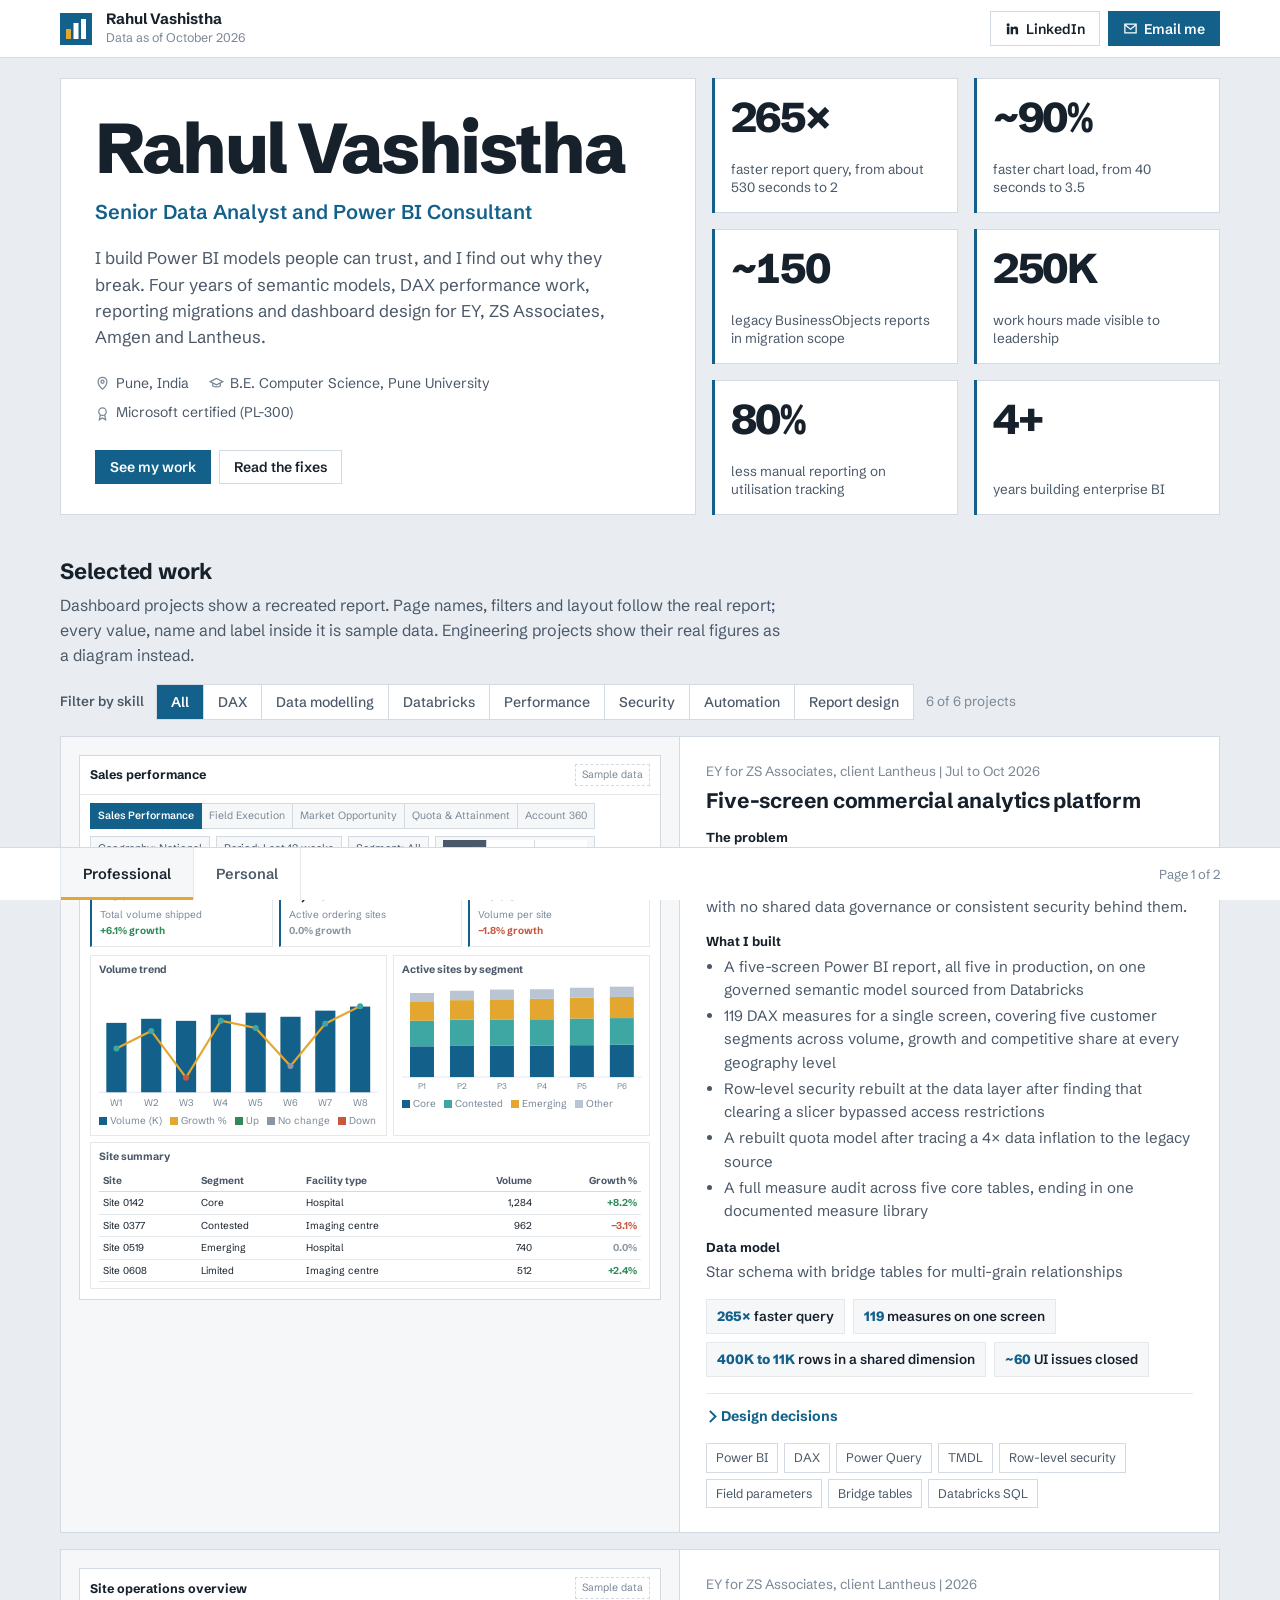
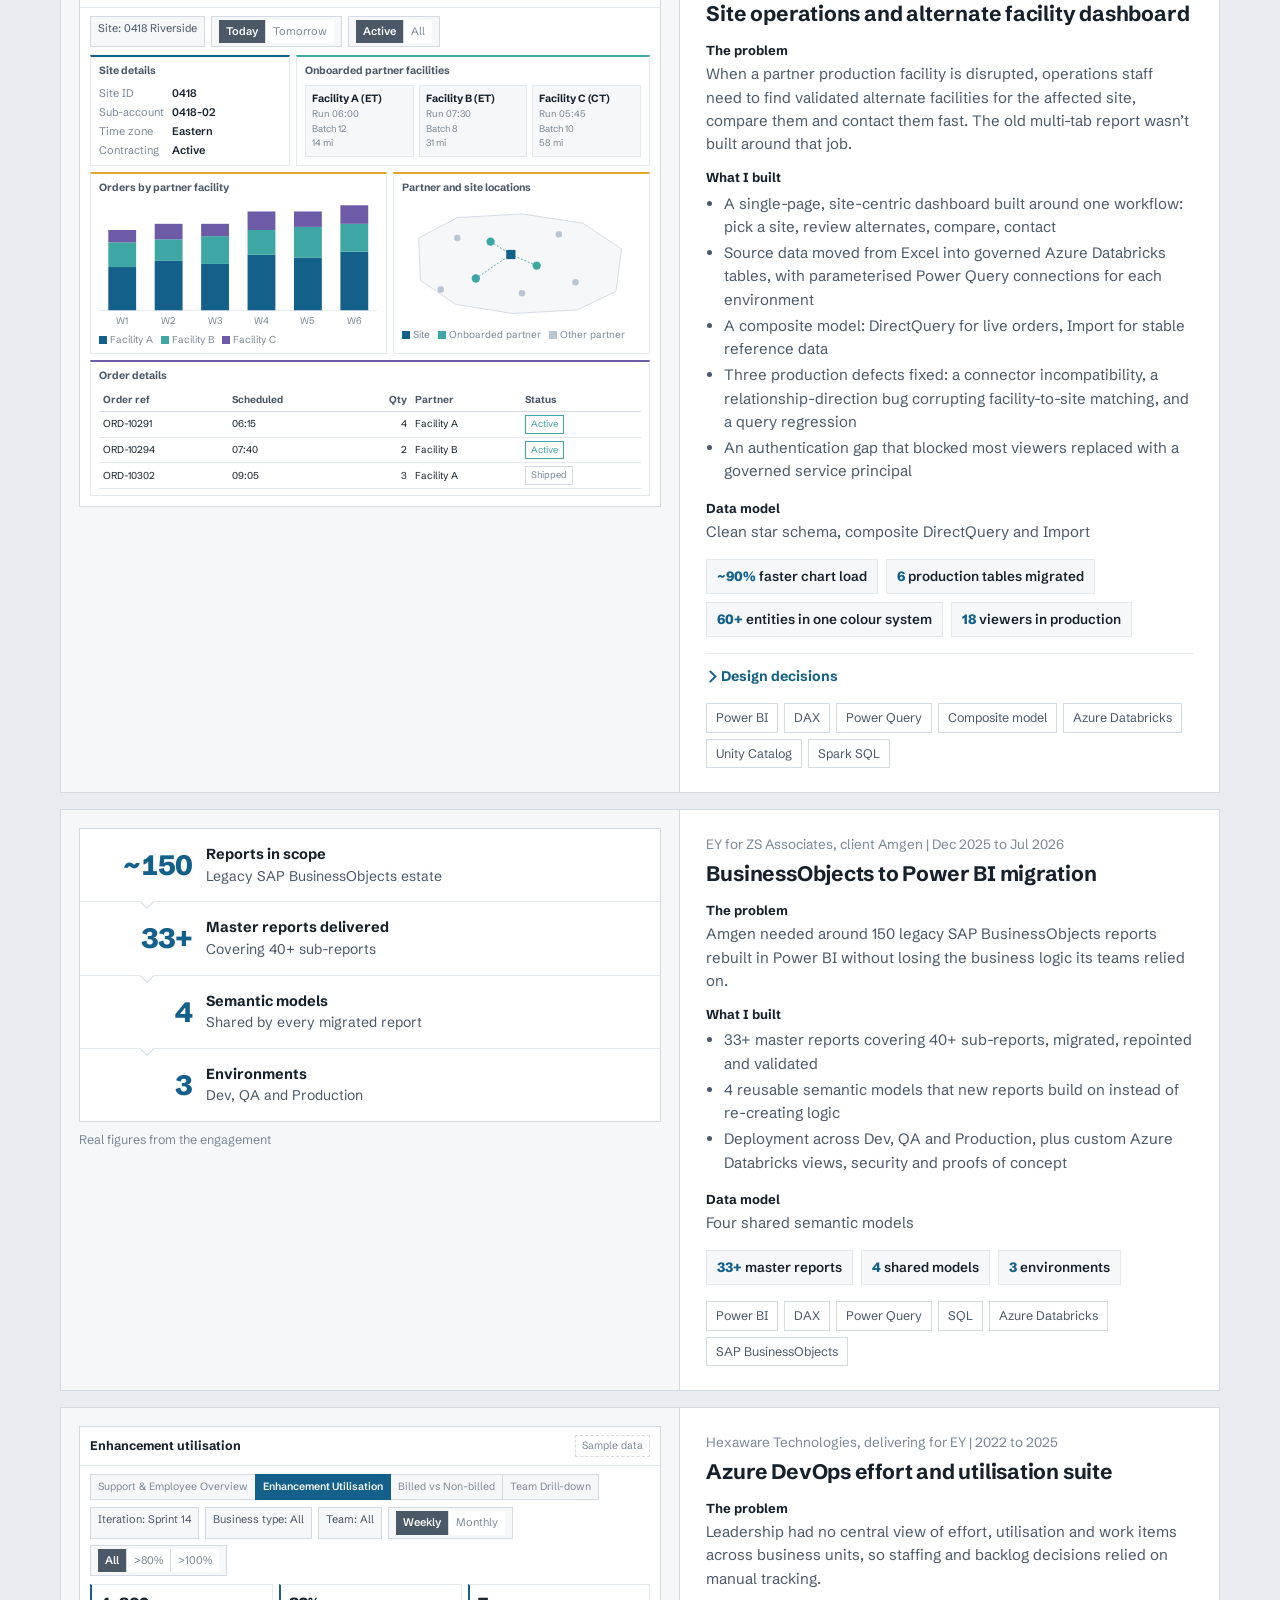
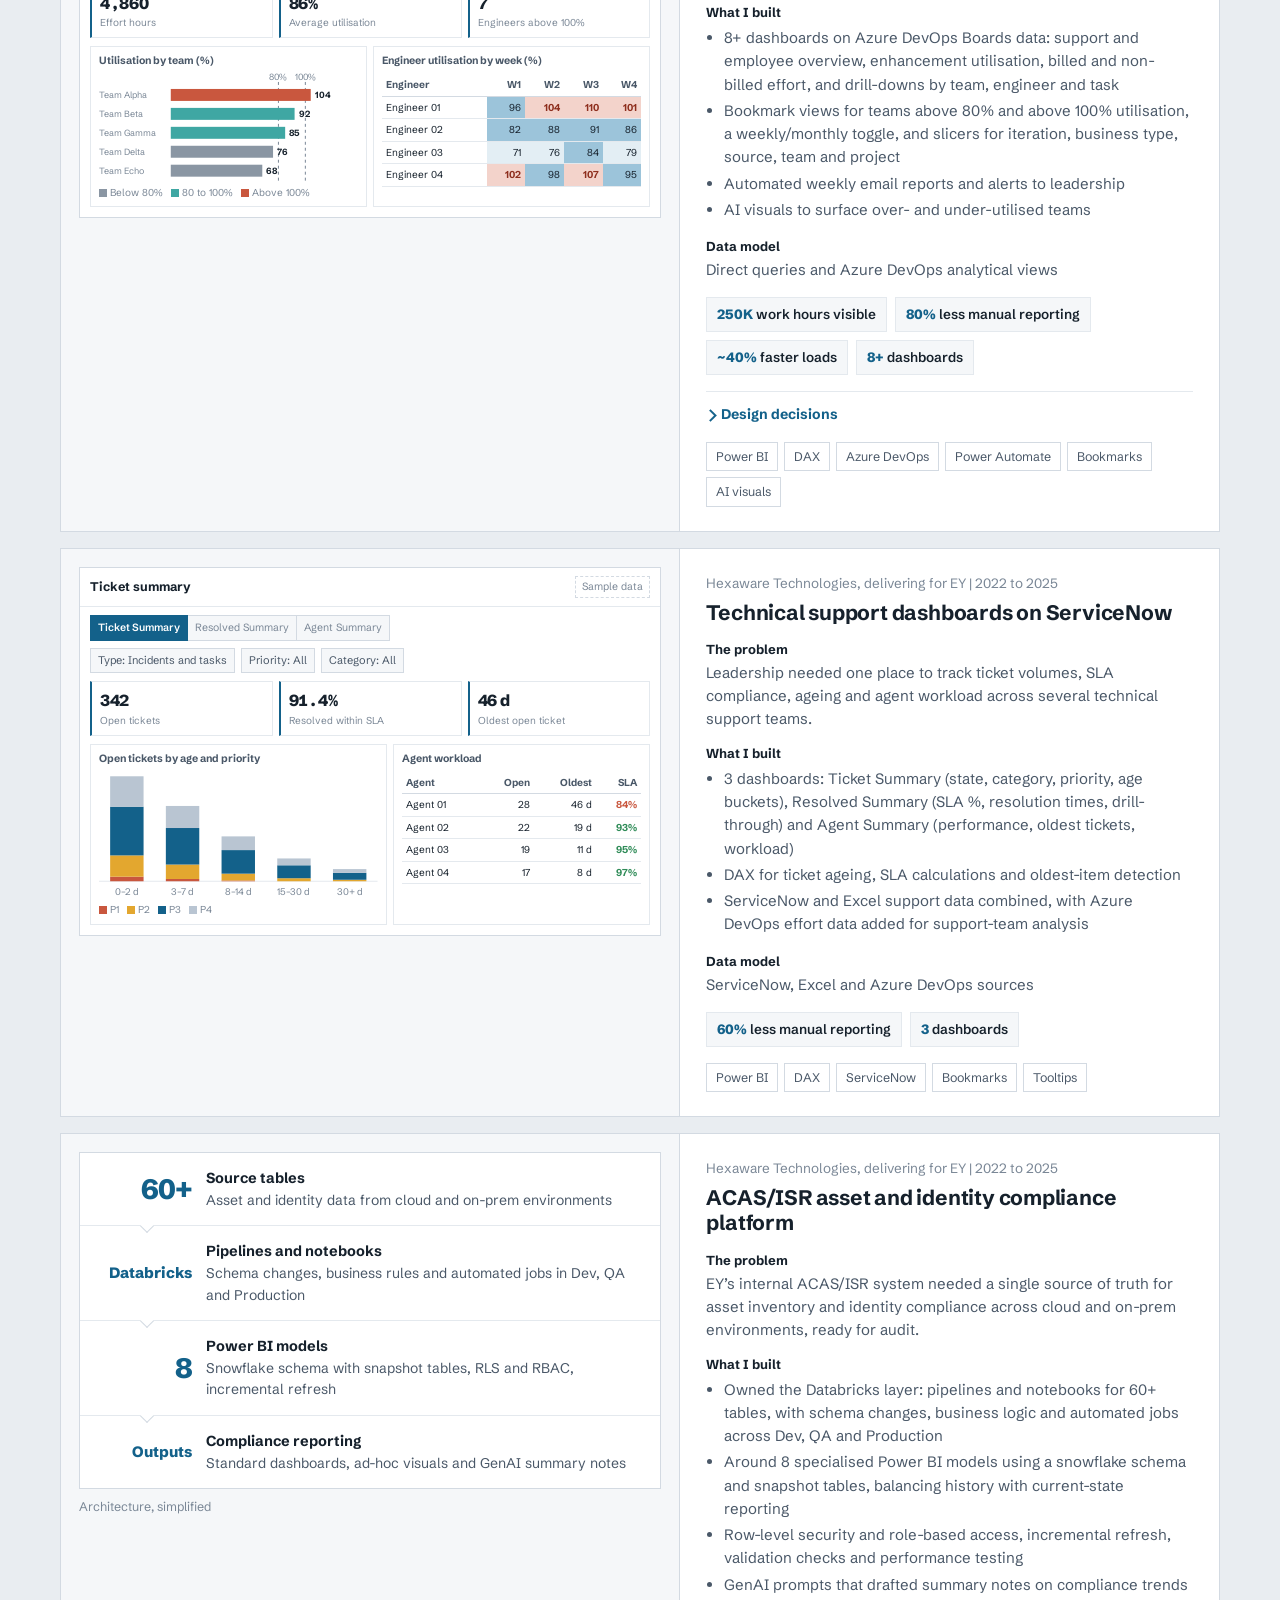
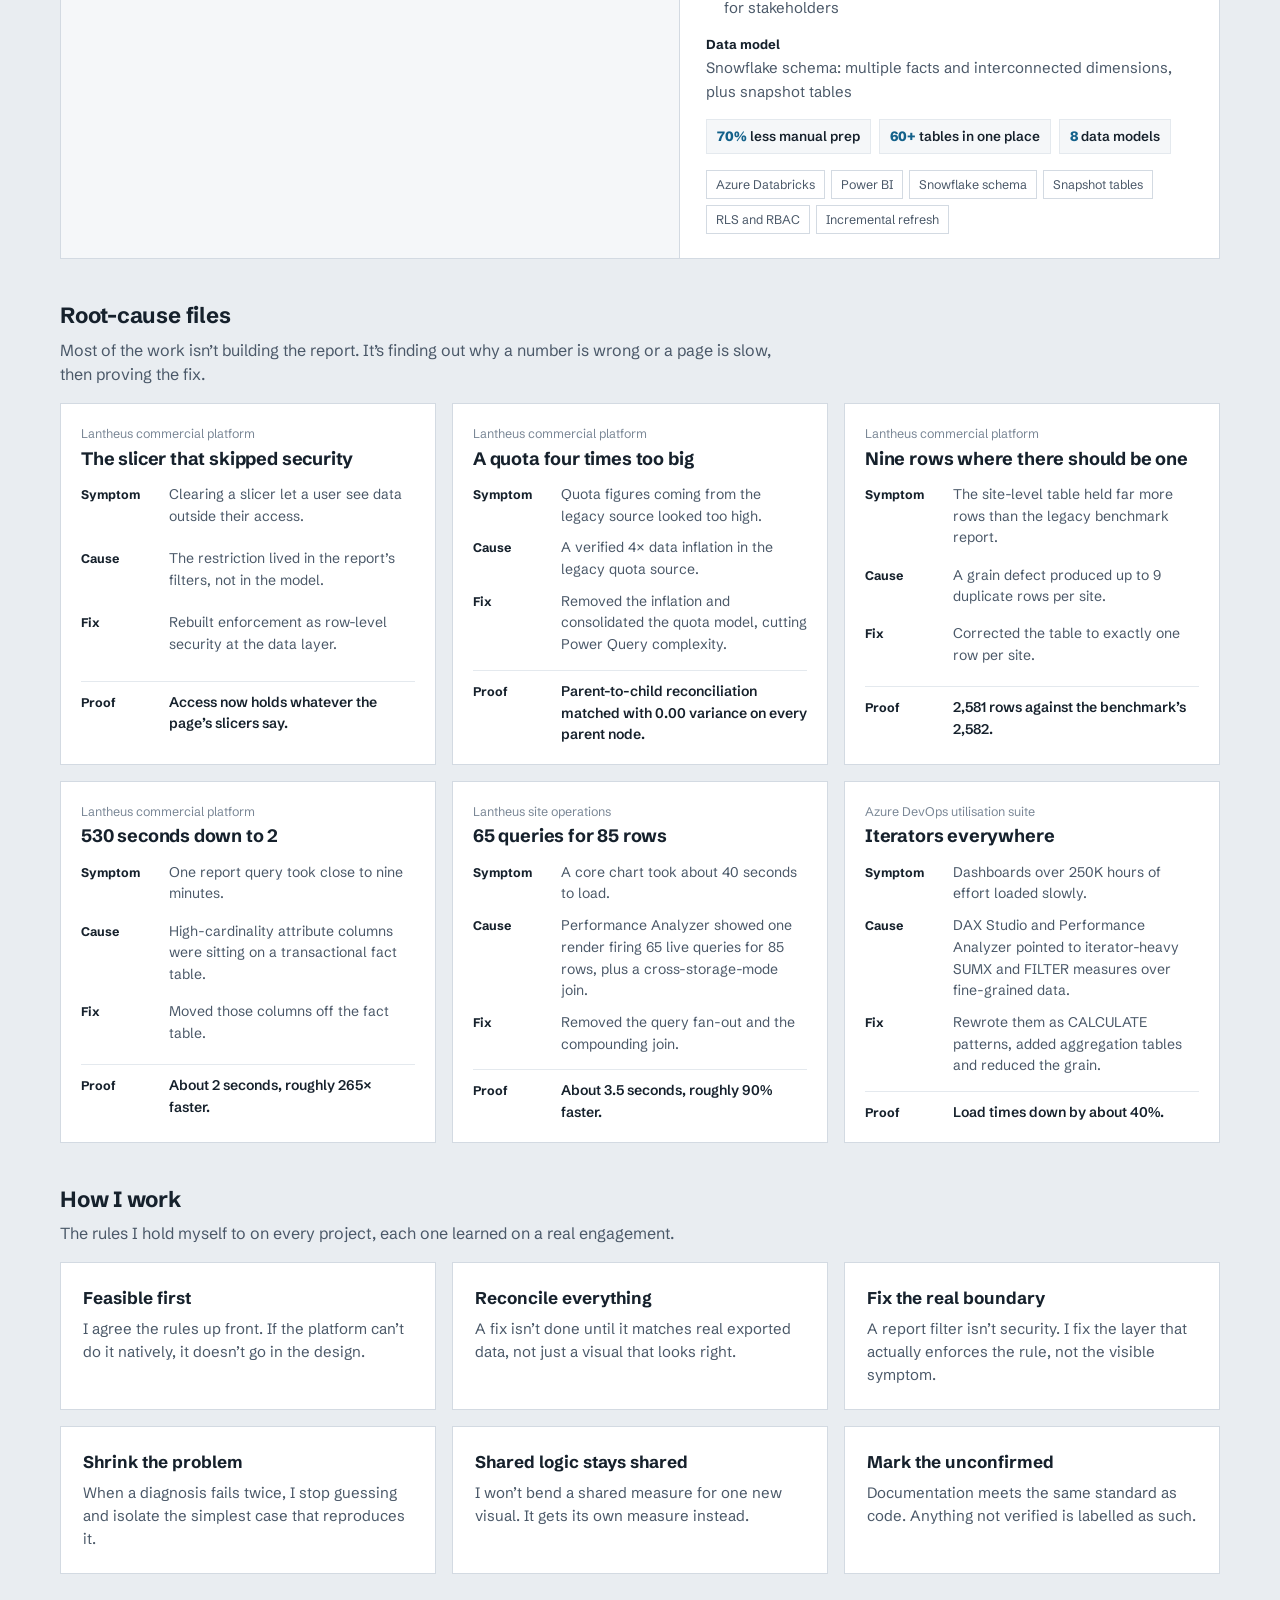
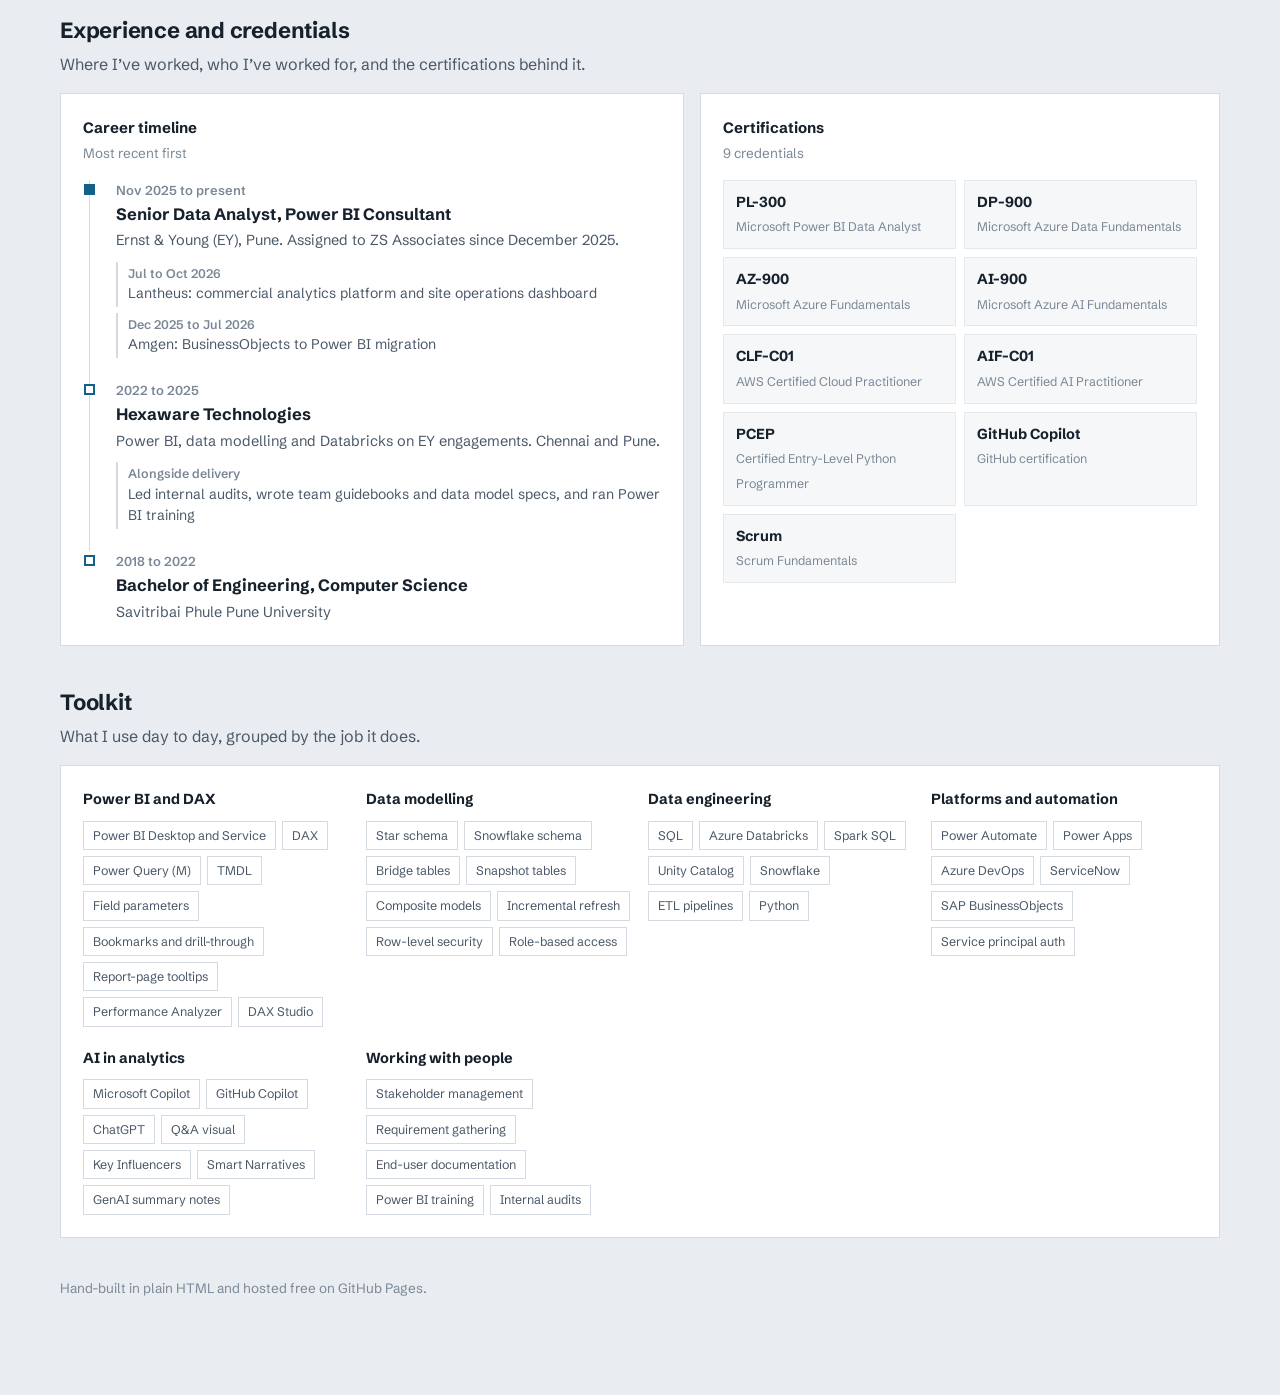
==== commit a20b27fb: "phase 2" ====
--- a/index.html
+++ b/index.html
@@ -4,7 +4,14 @@
 <meta charset="utf-8">
 <meta name="viewport" content="width=device-width, initial-scale=1, viewport-fit=cover">
 <title>Rahul Vashistha | Power BI Consultant & Senior Data Analyst</title>
-<meta name="description" content="Portfolio of Rahul Vashistha, Senior Data Analyst and Power BI Consultant. Enterprise BI, reporting migration and dashboard design.">
+<meta name="description" content="Rahul Vashistha, Senior Data Analyst and Power BI Consultant. Semantic models, DAX performance, reporting migration and dashboard design for EY, ZS Associates, Amgen and Lantheus.">
+<!-- Link preview (LinkedIn, WhatsApp, Slack). Replace YOUR-USERNAME after you publish. -->
+<meta property="og:type" content="website">
+<meta property="og:title" content="Rahul Vashistha | Power BI Consultant">
+<meta property="og:description" content="Semantic models, DAX performance, reporting migration and dashboard design. A portfolio built like a two-page Power BI report.">
+<meta property="og:image" content="https://YOUR-USERNAME.github.io/og-image.png">
+<meta property="og:url" content="https://YOUR-USERNAME.github.io/">
+<meta name="twitter:card" content="summary_large_image">
 <link rel="icon" href="data:image/svg+xml,<svg xmlns='http://www.w3.org/2000/svg' viewBox='0 0 32 32'><rect width='32' height='32' fill='%2313618A'/><rect x='6' y='16' width='5' height='10' fill='%23E3A72F'/><rect x='13.5' y='10' width='5' height='16' fill='white'/><rect x='21' y='6' width='5' height='20' fill='white'/></svg>">
 <link rel="preconnect" href="https://fonts.googleapis.com">
 <link rel="preconnect" href="https://fonts.gstatic.com" crossorigin>
@@ -14,8 +21,9 @@
   --canvas:#E9EDF1; --panel:#FFFFFF; --panel-2:#F5F7F9; --line:#D3DAE2; --line-soft:#E4E9EE;
   --ink:#16212C; --ink-2:#4A5868; --ink-3:#7A8796;
   --accent:#13618A; --accent-ink:#FFFFFF; --mark:#E3A72F;
-  --d1:#13618A; --d2:#3FA7A3; --d3:#E3A72F; --d4:#B9C5D2; --d5:#C9573E;
-  --heat-1:#E3EEF4; --heat-2:#BCD6E4; --heat-3:#7FB1CC; --heat-4:#13618A;
+  --d1:#13618A; --d2:#3FA7A3; --d3:#E3A72F; --d4:#B9C5D2; --d5:#C9573E; --d6:#6E5BA8;
+  --good:#2E8B57; --bad:#C9573E; --flat:#8A96A3;
+  --heat-1:#E3EEF4; --heat-2:#9CC4DA; --heat-hot:#F3D3CB; --heat-hot-ink:#8E2F1E;
   --font:"Schibsted Grotesk","Segoe UI",system-ui,-apple-system,Roboto,"Helvetica Neue",Arial,sans-serif;
   --tabs-h:52px;
   color-scheme:light;
@@ -28,8 +36,9 @@
     --canvas:#10151B; --panel:#18202A; --panel-2:#1E2833; --line:#2C3946; --line-soft:#24303C;
     --ink:#E7ECF1; --ink-2:#AEB9C5; --ink-3:#7E8B99;
     --accent:#4BA3D1; --accent-ink:#0C141B; --mark:#E8B248;
-    --d1:#4BA3D1; --d2:#4FC1BB; --d3:#E8B248; --d4:#3F4E5E; --d5:#E07A62;
-    --heat-1:#1F2E3B; --heat-2:#24485E; --heat-3:#2F6E91; --heat-4:#4BA3D1;
+    --d1:#4BA3D1; --d2:#4FC1BB; --d3:#E8B248; --d4:#3F4E5E; --d5:#E07A62; --d6:#9C8AD6;
+    --good:#5BC08A; --bad:#E07A62; --flat:#7E8B99;
+    --heat-1:#1F2E3B; --heat-2:#2A5A75; --heat-hot:#5A2A22; --heat-hot-ink:#FFD5CB;
     color-scheme:dark;
   }
 }
@@ -37,8 +46,9 @@
   --canvas:#10151B; --panel:#18202A; --panel-2:#1E2833; --line:#2C3946; --line-soft:#24303C;
   --ink:#E7ECF1; --ink-2:#AEB9C5; --ink-3:#7E8B99;
   --accent:#4BA3D1; --accent-ink:#0C141B; --mark:#E8B248;
-  --d1:#4BA3D1; --d2:#4FC1BB; --d3:#E8B248; --d4:#3F4E5E; --d5:#E07A62;
-  --heat-1:#1F2E3B; --heat-2:#24485E; --heat-3:#2F6E91; --heat-4:#4BA3D1;
+  --d1:#4BA3D1; --d2:#4FC1BB; --d3:#E8B248; --d4:#3F4E5E; --d5:#E07A62; --d6:#9C8AD6;
+  --good:#5BC08A; --bad:#E07A62; --flat:#7E8B99;
+  --heat-1:#1F2E3B; --heat-2:#2A5A75; --heat-hot:#5A2A22; --heat-hot-ink:#FFD5CB;
   color-scheme:dark;
 }
 *,*::before,*::after{box-sizing:inherit}
@@ -72,10 +82,8 @@
 .visual{background:var(--panel);border:1px solid var(--line);padding:22px}
 .v-title{font-size:15px;font-weight:700;margin:0 0 4px}
 .v-sub{font-size:13.5px;color:var(--ink-3);margin:0 0 16px}
-.grid{display:grid;gap:16px}
-section{margin-top:16px}
-h2.section{font-size:22px;font-weight:700;letter-spacing:-.01em;margin:36px 0 4px}
-p.section-sub{margin:0 0 16px;color:var(--ink-2);max-width:68ch}
+h2.section{font-size:22px;font-weight:700;letter-spacing:-.01em;margin:40px 0 4px}
+p.section-sub{margin:0 0 16px;color:var(--ink-2);max-width:72ch}
 
 /* Hero */
 .hero{display:grid;grid-template-columns:1.25fr 1fr;gap:16px}
@@ -94,9 +102,9 @@
 .kpi-l{font-size:13.5px;color:var(--ink-2);line-height:1.35;margin-top:10px}
 
 /* Slicer */
-.slicer{display:flex;flex-wrap:wrap;gap:0;border:1px solid var(--line);background:var(--panel);width:max-content;max-width:100%}
 .slicer-wrap{display:flex;align-items:center;gap:12px;flex-wrap:wrap;margin-bottom:16px}
 .slicer-label{font-size:13.5px;color:var(--ink-2);font-weight:600}
+.slicer{display:flex;flex-wrap:wrap;border:1px solid var(--line);background:var(--panel);max-width:100%}
 .slicer button{font:500 14px/1 var(--font);padding:10px 14px;border:0;border-right:1px solid var(--line);background:transparent;color:var(--ink-2);cursor:pointer}
 .slicer button:last-child{border-right:0}
 .slicer button[aria-pressed="true"]{background:var(--accent);color:var(--accent-ink);font-weight:600}
@@ -104,10 +112,12 @@
 .slicer-count{font-size:13.5px;color:var(--ink-3)}
 
 /* Projects */
-.project{display:grid;grid-template-columns:minmax(0,1.15fr) minmax(0,1fr);gap:0;background:var(--panel);border:1px solid var(--line);margin-bottom:16px}
+.project{display:grid;grid-template-columns:minmax(0,1.15fr) minmax(0,1fr);background:var(--panel);border:1px solid var(--line);margin-bottom:16px}
 .project[hidden]{display:none}
-.p-visual{background:var(--panel-2);border-right:1px solid var(--line);padding:18px;display:flex;align-items:center}
+.p-visual{background:var(--panel-2);border-right:1px solid var(--line);padding:18px}
+.p-stick{position:sticky;top:calc(env(safe-area-inset-top,0px) + 70px);display:flex;flex-direction:column;gap:8px}
 .p-visual img{border:1px solid var(--line)}
+.p-caption{font-size:12.5px;color:var(--ink-3);margin:0}
 .p-body{padding:24px 26px}
 .p-client{font-size:13.5px;color:var(--ink-3);margin:0 0 6px}
 .p-body h3{font-size:21px;line-height:1.2;letter-spacing:-.01em;margin:0 0 14px}
@@ -115,83 +125,140 @@
 .p-body dt{font-size:13px;font-weight:700;color:var(--ink)}
 .p-body dd{margin:2px 0 0;font-size:15px;color:var(--ink-2)}
 .p-body dd ul{margin:4px 0 0;padding-left:18px}
-.p-body dd li{margin:2px 0}
+.p-body dd li{margin:3px 0}
 .impact{display:flex;flex-wrap:wrap;gap:8px;margin-top:16px}
 .impact span{font-size:13.5px;font-weight:600;padding:6px 10px;background:var(--panel-2);border:1px solid var(--line-soft)}
 .impact b{color:var(--accent);font-weight:800}
 .chips{display:flex;flex-wrap:wrap;gap:6px;margin-top:16px}
 .chip{font-size:12.5px;padding:4px 9px;border:1px solid var(--line);color:var(--ink-2);background:var(--panel)}
+details.decisions{margin-top:16px;border-top:1px solid var(--line-soft);padding-top:12px}
+details.decisions summary{cursor:pointer;font-weight:700;font-size:14px;color:var(--accent);list-style:none;display:flex;align-items:center;gap:6px}
+details.decisions summary::-webkit-details-marker{display:none}
+details.decisions summary::before{content:"";width:7px;height:7px;border-right:2px solid currentColor;border-bottom:2px solid currentColor;transform:rotate(-45deg);transition:transform .15s}
+details.decisions[open] summary::before{transform:rotate(45deg)}
+details.decisions ul{margin:10px 0 0;padding-left:18px;color:var(--ink-2);font-size:14.5px}
+details.decisions li{margin:4px 0}
+@media (prefers-reduced-motion:reduce){details.decisions summary::before{transition:none}}
 
 /* Mini report mockup */
 .mock{width:100%;background:var(--panel);border:1px solid var(--line);font-size:11px;color:var(--ink)}
 .mock-top{display:flex;align-items:center;gap:8px;padding:8px 10px;border-bottom:1px solid var(--line-soft)}
 .mock-title{font-weight:700;font-size:12.5px}
 .mock-tag{margin-left:auto;font-size:10.5px;color:var(--ink-3);border:1px dashed var(--line);padding:2px 6px;white-space:nowrap}
+.mock-nav{display:flex;flex-wrap:wrap;padding:8px 10px 0}
+.mock-nav span{padding:4px 7px;border:1px solid var(--line);margin:0 -1px -1px 0;color:var(--ink-3);background:var(--panel-2);font-size:10.5px}
+.mock-nav span.on{background:var(--accent);border-color:var(--accent);color:var(--accent-ink);font-weight:600;position:relative}
 .mock-filters{display:flex;gap:6px;flex-wrap:wrap;padding:8px 10px 0}
 .mock-filters span{border:1px solid var(--line);padding:3px 7px;color:var(--ink-2);background:var(--panel-2)}
-.mock-nav{display:flex;flex-wrap:wrap;padding:8px 10px 0;gap:0}
-.mock-nav span{padding:4px 8px;border:1px solid var(--line);margin-right:-1px;color:var(--ink-3);background:var(--panel-2)}
-.mock-nav span.on{background:var(--accent);border-color:var(--accent);color:var(--accent-ink);font-weight:600}
+.mock-toggle{display:inline-flex;border:1px solid var(--line)}
+.mock-toggle span{border:0;border-right:1px solid var(--line);padding:3px 7px;background:var(--panel);color:var(--ink-3)}
+.mock-toggle span:last-child{border-right:0}
+.mock-toggle span.on{background:var(--ink-2);color:var(--panel);font-weight:600}
 .mock-kpis{display:grid;grid-template-columns:repeat(3,1fr);gap:6px;padding:8px 10px}
 .mock-kpi{border:1px solid var(--line-soft);padding:6px 8px;border-left:2px solid var(--accent)}
 .mock-kpi b{display:block;font-size:16px;font-weight:800;letter-spacing:-.02em}
-.mock-kpi small{color:var(--ink-3);font-size:10px}
-.mock-row{display:grid;grid-template-columns:1.1fr 1fr;gap:6px;padding:0 10px 10px}
+.mock-kpi small{color:var(--ink-3);font-size:10px;display:block}
+.mock-kpi em{font-style:normal;font-size:10px;font-weight:700}
+.up{color:var(--good)} .down{color:var(--bad)} .flat{color:var(--flat)}
+.mock-row{display:grid;gap:6px;padding:0 10px 6px}
+.mock-row:last-child{padding-bottom:10px}
 .mock-cell{border:1px solid var(--line-soft);padding:6px 8px;min-width:0}
-.mock-cell h5{margin:0 0 4px;font-size:10.5px;font-weight:700;color:var(--ink-2)}
+.mock-cell h5{margin:0 0 5px;font-size:10.5px;font-weight:700;color:var(--ink-2)}
+.mock-cell.z1{border-top:2px solid var(--d1)} .mock-cell.z2{border-top:2px solid var(--d2)} .mock-cell.z3{border-top:2px solid var(--d3)} .mock-cell.z4{border-top:2px solid var(--d6)}
 .mock svg{width:100%;height:auto;display:block;overflow:visible}
 .mock svg text{font-family:var(--font);font-size:9px;fill:var(--ink-3)}
 .mock svg .lbl-strong{fill:var(--ink);font-weight:700}
-.s1{fill:var(--d1)} .s2{fill:var(--d2)} .s3{fill:var(--d3)} .s4{fill:var(--d4)} .s5{fill:var(--d5)}
-.ln1{stroke:var(--d1);fill:none;stroke-width:2} .ln-th{stroke:var(--d5);stroke-dasharray:3 3;stroke-width:1.2} .grid-ln{stroke:var(--line-soft);stroke-width:1}
+.s1{fill:var(--d1)} .s2{fill:var(--d2)} .s3{fill:var(--d3)} .s4{fill:var(--d4)} .s5{fill:var(--d5)} .s6{fill:var(--d6)}
+.b-flat{fill:var(--flat)} .b-ok{fill:var(--d2)} .b-hot{fill:var(--bad)}
+.ln1{stroke:var(--d3);fill:none;stroke-width:2} .ln-th{stroke:var(--ink-3);stroke-dasharray:3 3;stroke-width:1} .grid-ln{stroke:var(--line-soft);stroke-width:1}
+.map-land{fill:var(--panel-2);stroke:var(--line);stroke-width:1}
 .legend{display:flex;gap:8px;flex-wrap:wrap;margin-top:4px;color:var(--ink-3);font-size:10px}
 .legend i{display:inline-block;width:8px;height:8px;margin-right:3px;vertical-align:-1px}
 .mtable{width:100%;border-collapse:collapse;font-size:10px}
-.mtable th{text-align:left;font-weight:700;color:var(--ink-2);border-bottom:1px solid var(--line);padding:3px 4px}
+.mtable th{text-align:left;font-weight:700;color:var(--ink-2);border-bottom:1px solid var(--line);padding:3px 4px;white-space:nowrap}
 .mtable td{padding:3px 4px;border-bottom:1px solid var(--line-soft);white-space:nowrap}
-.mtable td.n{text-align:right}
-.h1c{background:var(--heat-1)} .h2c{background:var(--heat-2)} .h3c{background:var(--heat-3);color:#fff} .h4c{background:var(--heat-4);color:#fff}
+.mtable .r{text-align:right}
+.mtable .up,.mtable .down,.mtable .flat{font-weight:700}
+.tscroll{overflow-x:auto}
+.h1c{background:var(--heat-1)} .h2c{background:var(--heat-2)} .hhot{background:var(--heat-hot);color:var(--heat-hot-ink);font-weight:700}
 .pill{display:inline-block;padding:1px 5px;font-size:9.5px;border:1px solid var(--line)}
 .pill.ok{border-color:var(--d2);color:var(--d2)} .pill.wip{border-color:var(--d3);color:var(--d3)} .pill.todo{color:var(--ink-3)}
-
-/* Experience and certs */
+.fields{display:grid;grid-template-columns:auto 1fr;gap:2px 8px;margin:0}
+.fields dt{color:var(--ink-3)} .fields dd{margin:0;font-weight:600}
+.partners{display:grid;grid-template-columns:repeat(3,1fr);gap:5px}
+.partner{border:1px solid var(--line-soft);padding:5px 6px;background:var(--panel-2)}
+.partner b{display:block;font-size:10.5px}
+.partner span{display:block;color:var(--ink-3);font-size:9.5px}
+
+/* Flow and architecture visuals (real numbers) */
+.flow{list-style:none;margin:0;padding:0;background:var(--panel);border:1px solid var(--line)}
+.flow li{display:grid;grid-template-columns:96px 1fr;gap:14px;align-items:center;padding:14px 16px;border-bottom:1px solid var(--line-soft);position:relative}
+.flow li:last-child{border-bottom:0}
+.flow li:not(:last-child)::after{content:"";position:absolute;left:62px;bottom:-6px;width:10px;height:10px;background:var(--panel);border-right:1px solid var(--line);border-bottom:1px solid var(--line);transform:rotate(45deg);z-index:1}
+.flow .f-n{font-size:28px;font-weight:800;letter-spacing:-.03em;line-height:1;color:var(--accent);text-align:right}
+.flow .f-n.word{font-size:15px;letter-spacing:0;line-height:1.2}
+.flow .f-t{font-size:14px;color:var(--ink-2)}
+.flow .f-t b{display:block;color:var(--ink);font-size:14.5px}
+
+/* Root-cause files */
+.rc-grid{display:grid;grid-template-columns:repeat(3,minmax(0,1fr));gap:16px}
+.rc{background:var(--panel);border:1px solid var(--line);padding:20px 20px 18px;display:flex;flex-direction:column}
+.rc-from{font-size:12.5px;color:var(--ink-3);margin:0 0 4px}
+.rc h3{font-size:18px;line-height:1.25;margin:0 0 14px;letter-spacing:-.01em}
+.rc ol{list-style:none;margin:0;padding:0;display:grid;gap:10px;flex:1}
+.rc li{display:grid;grid-template-columns:78px 1fr;gap:10px;font-size:14px;color:var(--ink-2)}
+.rc li b{font-size:12.5px;color:var(--ink);font-weight:700;padding-top:1px}
+.rc li.proof{margin-top:4px;padding-top:10px;border-top:1px solid var(--line-soft)}
+.rc li.proof span{color:var(--ink);font-weight:600}
+
+/* Principles, experience, certs, skills */
+.principles{display:grid;grid-template-columns:repeat(3,minmax(0,1fr));gap:16px}
+.principle h4{margin:0 0 6px;font-size:17px}
+.principle p{margin:0;color:var(--ink-2);font-size:15px}
 .two-col{display:grid;grid-template-columns:1.2fr 1fr;gap:16px}
 .timeline{list-style:none;margin:0;padding:0}
-.timeline li{position:relative;padding:0 0 22px 26px;border-left:1px solid var(--line);margin-left:6px}
-.timeline li:last-child{padding-bottom:0;border-left-color:transparent}
-.timeline li::before{content:"";position:absolute;left:-6px;top:4px;width:11px;height:11px;background:var(--panel);border:2px solid var(--accent)}
-.timeline li.now::before{background:var(--accent)}
+.timeline>li{position:relative;padding:0 0 22px 26px;border-left:1px solid var(--line);margin-left:6px}
+.timeline>li:last-child{padding-bottom:0;border-left-color:transparent}
+.timeline>li::before{content:"";position:absolute;left:-6px;top:4px;width:11px;height:11px;background:var(--panel);border:2px solid var(--accent)}
+.timeline>li.now::before{background:var(--accent)}
 .t-when{font-size:13px;color:var(--ink-3);font-weight:600}
 .t-what{font-size:16.5px;font-weight:700;margin:2px 0 0}
 .t-where{font-size:14.5px;color:var(--ink-2);margin:2px 0 0}
+.t-sub{list-style:none;margin:10px 0 0;padding:0;display:grid;gap:6px}
+.t-sub li{border-left:2px solid var(--line);padding:2px 0 2px 10px;font-size:14px;color:var(--ink-2)}
+.t-sub b{display:block;font-size:12.5px;color:var(--ink-3);font-weight:600}
 .certs{list-style:none;margin:0;padding:0;display:grid;grid-template-columns:1fr 1fr;gap:8px}
 .certs li{border:1px solid var(--line-soft);padding:10px 12px;background:var(--panel-2)}
 .certs b{display:block;font-size:14.5px}
 .certs span{font-size:12.5px;color:var(--ink-3)}
-.skills{display:grid;grid-template-columns:repeat(auto-fit,minmax(230px,1fr));gap:16px}
+.skills{display:grid;grid-template-columns:repeat(auto-fit,minmax(250px,1fr));gap:20px 16px}
 .skills h4{margin:0 0 10px;font-size:14.5px}
 .skills .chips{margin-top:0}
 
 /* Personal */
 .p-hero{display:grid;grid-template-columns:1.25fr 1fr;gap:16px}
 .p-hero h1{font-size:clamp(2.3rem,5vw,3.8rem);line-height:1;letter-spacing:-.03em;font-weight:800;margin:0}
-.principles{display:grid;grid-template-columns:repeat(auto-fit,minmax(250px,1fr));gap:16px}
-.principle h4{margin:0 0 6px;font-size:17px}
-.principle p{margin:0;color:var(--ink-2);font-size:15px}
-.fav-grid{display:grid;grid-template-columns:repeat(auto-fit,minmax(260px,1fr));gap:16px}
-.fav ul{margin:0;padding-left:18px;color:var(--ink-2)}
-.fav li{margin:3px 0}
-.empty{border:1px dashed var(--line);background:transparent;padding:16px;color:var(--ink-3);font-size:14px}
-.empty b{display:block;color:var(--ink-2);font-size:14.5px;margin-bottom:2px}
 .about-facts{display:grid;gap:10px;margin:0}
 .about-facts div{display:grid;grid-template-columns:110px 1fr;gap:10px;padding-bottom:10px;border-bottom:1px solid var(--line-soft)}
 .about-facts div:last-child{border-bottom:0;padding-bottom:0}
 .about-facts dt{font-size:13.5px;color:var(--ink-3)}
 .about-facts dd{margin:0;font-weight:600}
+.life{display:grid;grid-template-columns:repeat(3,minmax(0,1fr));gap:16px}
+.life h3{margin:0 0 8px;font-size:19px}
+.life p{margin:0 0 10px;color:var(--ink-2)}
+.life ul{margin:0;padding-left:18px;color:var(--ink-2)}
+.life li{margin:3px 0}
+.values{display:grid;grid-template-columns:repeat(4,minmax(0,1fr));gap:16px}
+.values h4{margin:0 0 6px;font-size:16.5px}
+.values p{margin:0;color:var(--ink-2);font-size:15px}
+.facts-list{list-style:none;margin:0;padding:0;display:grid;grid-template-columns:repeat(2,minmax(0,1fr));gap:0;background:var(--panel);border:1px solid var(--line)}
+.facts-list li{padding:16px 20px;border-bottom:1px solid var(--line-soft);font-size:15.5px}
+.facts-list li:nth-child(odd){border-right:1px solid var(--line-soft)}
+.facts-list li:nth-last-child(-n+2){border-bottom:0}
 
 /* Page tabs (bottom, like a report) */
 .pagetabs{position:fixed;left:0;right:0;bottom:0;z-index:30;background:var(--panel);border-top:1px solid var(--line);padding-bottom:env(safe-area-inset-bottom,0px)}
-.pagetabs-in{max-width:1200px;margin:0 auto;padding:0 20px;height:var(--tabs-h);display:flex;align-items:stretch;gap:0}
+.pagetabs-in{max-width:1200px;margin:0 auto;padding:0 20px;height:var(--tabs-h);display:flex;align-items:stretch}
 .pagetabs a{display:flex;align-items:center;padding:0 22px;font-weight:600;font-size:14.5px;color:var(--ink-2);text-decoration:none;border-right:1px solid var(--line-soft);position:relative}
 .pagetabs a:first-child{border-left:1px solid var(--line-soft)}
 .pagetabs a[aria-current="page"]{color:var(--ink);background:var(--panel-2)}
@@ -202,12 +269,17 @@
 footer{margin-top:40px;font-size:13.5px;color:var(--ink-3)}
 
 /* Responsive */
+@media (max-width:1020px){
+  .rc-grid,.principles,.life{grid-template-columns:repeat(2,minmax(0,1fr))}
+  .values{grid-template-columns:repeat(2,minmax(0,1fr))}
+}
 @media (max-width:960px){
   .hero,.p-hero,.two-col{grid-template-columns:1fr}
   .project{grid-template-columns:1fr}
   .p-visual{border-right:0;border-bottom:1px solid var(--line)}
-}
-@media (max-width:600px){
+  .p-stick{position:static}
+}
+@media (max-width:640px){
   .wrap{padding:12px}
   .titlebar-in{padding:8px 12px}
   .tb-meta{display:none}
@@ -217,12 +289,20 @@
   .kpi{min-height:110px;padding:14px}
   .p-body{padding:20px}
   .p-visual{padding:10px}
+  .rc-grid,.principles,.life,.values{grid-template-columns:1fr}
   .certs{grid-template-columns:1fr}
-  .mock-row{grid-template-columns:1fr}
+  .mock-row{grid-template-columns:1fr !important}
+  .partners{grid-template-columns:1fr}
   .slicer button{padding:9px 11px;font-size:13.5px}
   .pagetabs-in{padding:0 12px}
   .pagetabs a{padding:0 16px}
   .about-facts div{grid-template-columns:1fr;gap:0}
+  .facts-list{grid-template-columns:1fr}
+  .facts-list li:nth-child(odd){border-right:0}
+  .facts-list li:nth-last-child(2){border-bottom:1px solid var(--line-soft)}
+  .flow li{grid-template-columns:72px 1fr}
+  .flow li:not(:last-child)::after{left:44px}
+  .rc li{grid-template-columns:72px 1fr}
 }
 </style>
 </head>
@@ -230,7 +310,7 @@
 
 <header class="titlebar">
   <div class="titlebar-in">
-    <svg class="mono" viewBox="0 0 32 32" aria-hidden="true"><rect width="32" height="32" fill="var(--accent)"/><rect x="6" y="16" width="5" height="10" fill="var(--mark)"/><rect x="13.5" y="10" width="5" height="16" fill="var(--accent-ink)"/><rect x="21" y="6" width="5" height="20" fill="var(--accent-ink)"/></svg>
+    <svg class="mono" viewBox="0 0 32 32" aria-hidden="true"><rect width="32" height="32" style="fill:var(--accent)"/><rect x="6" y="16" width="5" height="10" style="fill:var(--mark)"/><rect x="13.5" y="10" width="5" height="16" style="fill:var(--accent-ink)"/><rect x="21" y="6" width="5" height="20" style="fill:var(--accent-ink)"/></svg>
     <div>
       <div class="tb-name">Rahul Vashistha</div>
       <div class="tb-meta" id="refreshed"></div>
@@ -258,14 +338,14 @@
       <ul class="facts" id="facts"></ul>
       <div class="hero-cta">
         <a class="btn btn-primary" href="#work" data-scroll>See my work</a>
-        <a class="btn" id="hero-email">Get in touch</a>
+        <a class="btn" href="#root-cause" data-scroll>Read the fixes</a>
       </div>
     </div>
     <div class="kpis" id="kpis" aria-label="Career highlights"></div>
   </div>
 
   <h2 class="section" id="work">Selected work</h2>
-  <p class="section-sub">Each project shows a recreated report with sample data. Structure and layout match the real work; every number, name and label inside the visuals is made up.</p>
+  <p class="section-sub">Dashboard projects show a recreated report. Page names, filters and layout follow the real report; every value, name and label inside it is sample data. Engineering projects show their real figures as a diagram instead.</p>
   <div class="slicer-wrap">
     <span class="slicer-label" id="slicer-label">Filter by skill</span>
     <div class="slicer" id="slicer" role="group" aria-labelledby="slicer-label"></div>
@@ -273,8 +353,16 @@
   </div>
   <div id="projects"></div>
 
+  <h2 class="section" id="root-cause">Root-cause files</h2>
+  <p class="section-sub">Most of the work isn’t building the report. It’s finding out why a number is wrong or a page is slow, then proving the fix.</p>
+  <div class="rc-grid" id="rc"></div>
+
+  <h2 class="section">How I work</h2>
+  <p class="section-sub">The rules I hold myself to on every project, each one learned on a real engagement.</p>
+  <div class="principles" id="principles"></div>
+
   <h2 class="section">Experience and credentials</h2>
-  <p class="section-sub">Where I’ve worked, what I studied, and the certifications behind the work.</p>
+  <p class="section-sub">Where I’ve worked, who I’ve worked for, and the certifications behind it.</p>
   <div class="two-col">
     <div class="visual">
       <h3 class="v-title">Career timeline</h3>
@@ -309,17 +397,23 @@
     </div>
   </div>
 
-  <h2 class="section">How I work</h2>
-  <p class="section-sub">The rules I hold myself to, on every report and every project.</p>
-  <div class="principles" id="principles"></div>
-
-  <h2 class="section">Things I love</h2>
-  <p class="section-sub">Favourites, interests and the things that fill the time between refreshes.</p>
-  <div class="fav-grid" id="favs"></div>
+  <h2 class="section">Where the time goes</h2>
+  <p class="section-sub">What fills the hours between refreshes.</p>
+  <div class="life" id="life"></div>
+
+  <div id="fav-section" hidden>
+    <h2 class="section">Favourites</h2>
+    <p class="section-sub">A few I keep coming back to.</p>
+    <div class="life" id="favs"></div>
+  </div>
+
+  <h2 class="section">What I value</h2>
+  <p class="section-sub">Outside work, mostly. Some of it leaks in.</p>
+  <div class="values" id="values"></div>
 
   <h2 class="section">Fun facts</h2>
-  <p class="section-sub">A few things you wouldn’t guess from my résumé.</p>
-  <div class="fav-grid" id="funfacts"></div>
+  <p class="section-sub">Things you wouldn’t guess from my résumé.</p>
+  <ul class="facts-list" id="funfacts"></ul>
 
   <footer>Hand-built in plain HTML and hosted free on GitHub Pages.</footer>
 </main>
@@ -334,8 +428,7 @@
 
 <script>
 /* =====================================================================
-   CONTENT — edit everything here. Layout code below reads from this.
-   Empty arrays [] on the Personal page show a dashed "to fill" tile.
+   CONTENT. Edit everything here; the layout code below reads from it.
    ===================================================================== */
 const DATA = {
   contact: {
@@ -344,93 +437,203 @@
   },
   refreshed: "Data as of October 2026",
   role: "Senior Data Analyst and Power BI Consultant",
-  lede: "I move enterprise reporting off legacy platforms and onto Power BI models people can trust. Four years of semantic models, DAX tuning and dashboard design for EY, ZS Associates and Amgen.",
+  lede: "I build Power BI models people can trust, and I find out why they break. Four years of semantic models, DAX performance work, reporting migrations and dashboard design for EY, ZS Associates, Amgen and Lantheus.",
   facts: [
     ["pin", "Pune, India"],
     ["cap", "B.E. Computer Science, Pune University"],
     ["badge", "Microsoft certified (PL-300)"]
   ],
   kpis: [
-    ["4+", "years building enterprise BI"],
+    ["265×", "faster report query, from about 530 seconds to 2"],
+    ["~90%", "faster chart load, from 40 seconds to 3.5"],
     ["~150", "legacy BusinessObjects reports in migration scope"],
-    ["33+", "master reports delivered, covering 40+ sub-reports"],
-    ["50%", "faster dashboard load times after DAX optimisation"],
-    ["80%", "less manual effort on utilisation tracking"],
-    ["9", "certifications across Microsoft, AWS and Python"]
+    ["250K", "work hours made visible to leadership"],
+    ["80%", "less manual reporting on utilisation tracking"],
+    ["4+", "years building enterprise BI"]
   ],
-  slicer: ["All", "Power BI", "DAX", "Databricks", "Power Automate", "Report design"],
+  slicer: ["All", "DAX", "Data modelling", "Databricks", "Performance", "Security", "Automation", "Report design"],
 
   projects: [
     {
-      id: "migration",
-      client: "EY, delivering for ZS Associates and Amgen  |  2025 to present",
-      title: "Enterprise reporting migration and BI modernisation",
-      problem: "A global pharmaceutical client needed around 150 legacy SAP BusinessObjects reports rebuilt in Power BI without losing the business logic teams relied on.",
+      client: "EY for ZS Associates, client Lantheus  |  Jul to Oct 2026",
+      title: "Five-screen commercial analytics platform",
+      problem: "Lantheus’s commercial team worked from a fragmented set of legacy reports across sales, field activity, market opportunity and accounts, with no shared data governance or consistent security behind them.",
+      built: [
+        "A five-screen Power BI report, all five in production, on one governed semantic model sourced from Databricks",
+        "119 DAX measures for a single screen, covering five customer segments across volume, growth and competitive share at every geography level",
+        "Row-level security rebuilt at the data layer after finding that clearing a slicer bypassed access restrictions",
+        "A rebuilt quota model after tracing a 4× data inflation to the legacy source",
+        "A full measure audit across five core tables, ending in one documented measure library"
+      ],
+      model: "Star schema with bridge tables for multi-grain relationships",
+      impact: [["265×", "faster query"], ["119", "measures on one screen"], ["400K to 11K", "rows in a shared dimension"], ["~60", "UI issues closed"]],
+      decisions: [
+        "Growth indicators use three states (grey, green, red) on every screen, so “no change” never reads like “no data”",
+        "A seven-card KPI row that wrapped badly became three grouped cards",
+        "Territory, region, area and national reference labels hide themselves as you drill into a narrower geography",
+        "One help-tooltip template used on every page; in-product help grew from 17 to 27 pages after stakeholder review",
+        "Slicers stay one neutral colour on every screen, so “selected” always looks the same",
+        "A 28-page user guide written for the business handover"
+      ],
+      tags: ["Power BI", "DAX", "Power Query", "TMDL", "Row-level security", "Field parameters", "Bridge tables", "Databricks SQL"],
+      filters: ["DAX", "Data modelling", "Databricks", "Performance", "Security", "Report design"],
+      visual: { mock: "pyl" }
+    },
+    {
+      client: "EY for ZS Associates, client Lantheus  |  2026",
+      title: "Site operations and alternate facility dashboard",
+      problem: "When a partner production facility is disrupted, operations staff need to find validated alternate facilities for the affected site, compare them and contact them fast. The old multi-tab report wasn’t built around that job.",
+      built: [
+        "A single-page, site-centric dashboard built around one workflow: pick a site, review alternates, compare, contact",
+        "Source data moved from Excel into governed Azure Databricks tables, with parameterised Power Query connections for each environment",
+        "A composite model: DirectQuery for live orders, Import for stable reference data",
+        "Three production defects fixed: a connector incompatibility, a relationship-direction bug corrupting facility-to-site matching, and a query regression",
+        "An authentication gap that blocked most viewers replaced with a governed service principal"
+      ],
+      model: "Clean star schema, composite DirectQuery and Import",
+      impact: [["~90%", "faster chart load"], ["6", "production tables migrated"], ["60+", "entities in one colour system"], ["18", "viewers in production"]],
+      decisions: [
+        "One page and one workflow instead of tabs, so there is nothing to navigate",
+        "Four accent colours, one per zone (site, partner readiness, analytics, order table), for instant orientation",
+        "Multi-field cards replace plain tables for site and partner summaries",
+        "Every selection-dependent visual shows a clear message instead of going blank",
+        "A site is selected on load, so the page opens populated",
+        "A 60+ entity legend grouped and shaded to keep similar colours apart"
+      ],
+      tags: ["Power BI", "DAX", "Power Query", "Composite model", "Azure Databricks", "Unity Catalog", "Spark SQL"],
+      filters: ["DAX", "Data modelling", "Databricks", "Performance", "Security", "Report design"],
+      visual: { mock: "cx" }
+    },
+    {
+      client: "EY for ZS Associates, client Amgen  |  Dec 2025 to Jul 2026",
+      title: "BusinessObjects to Power BI migration",
+      problem: "Amgen needed around 150 legacy SAP BusinessObjects reports rebuilt in Power BI without losing the business logic its teams relied on.",
       built: [
         "33+ master reports covering 40+ sub-reports, migrated, repointed and validated",
         "4 reusable semantic models that new reports build on instead of re-creating logic",
-        "Deployment across Dev, QA and Production, plus custom Azure Databricks views and security"
+        "Deployment across Dev, QA and Production, plus custom Azure Databricks views, security and proofs of concept"
       ],
-      impact: [["4", "shared semantic models"], ["3", "environments owned end to end"]],
-      tags: ["Power BI", "DAX", "Power Query", "SQL", "Databricks", "SAP BusinessObjects"],
-      filters: ["Power BI", "DAX", "Databricks"],
-      image: null,
-      mock: "migration"
+      model: "Four shared semantic models",
+      impact: [["33+", "master reports"], ["4", "shared models"], ["3", "environments"]],
+      decisions: null,
+      tags: ["Power BI", "DAX", "Power Query", "SQL", "Azure Databricks", "SAP BusinessObjects"],
+      filters: ["DAX", "Data modelling", "Databricks"],
+      visual: { caption: "Real figures from the engagement", flow: [
+        ["~150", "Reports in scope", "Legacy SAP BusinessObjects estate"],
+        ["33+", "Master reports delivered", "Covering 40+ sub-reports"],
+        ["4", "Semantic models", "Shared by every migrated report"],
+        ["3", "Environments", "Dev, QA and Production"]
+      ]}
     },
     {
-      id: "ado",
       client: "Hexaware Technologies, delivering for EY  |  2022 to 2025",
-      title: "Azure DevOps utilisation and operational governance",
-      problem: "Leadership had no single view of utilisation, incidents and enhancements across more than 250,000 logged work hours in Azure DevOps.",
+      title: "Azure DevOps effort and utilisation suite",
+      problem: "Leadership had no central view of effort, utilisation and work items across business units, so staffing and backlog decisions relied on manual tracking.",
       built: [
-        "Enterprise dashboards over Azure DevOps data with drilldowns and utilisation thresholds",
-        "Reusable DAX measures and optimised analytical views",
-        "Power Automate workflows that produce utilisation reporting automatically"
+        "8+ dashboards on Azure DevOps Boards data: support and employee overview, enhancement utilisation, billed and non-billed effort, and drill-downs by team, engineer and task",
+        "Bookmark views for teams above 80% and above 100% utilisation, a weekly/monthly toggle, and slicers for iteration, business type, source, team and project",
+        "Automated weekly email reports and alerts to leadership",
+        "AI visuals to surface over- and under-utilised teams"
       ],
-      impact: [["50%", "faster load times"], ["80%", "less manual tracking"], ["250K+", "work hours covered"]],
-      tags: ["Power BI", "DAX", "Azure DevOps", "Power Automate", "Incremental refresh"],
-      filters: ["Power BI", "DAX", "Power Automate", "Report design"],
-      image: null,
-      mock: "ado"
+      model: "Direct queries and Azure DevOps analytical views",
+      impact: [["250K", "work hours visible"], ["80%", "less manual reporting"], ["~40%", "faster loads"], ["8+", "dashboards"]],
+      decisions: [
+        "Conditional formatting flags over-utilisation at a glance instead of making people read the numbers",
+        "Weekly and monthly views share one page through a toggle rather than duplicated pages",
+        "Summary pages lead into team, engineer and task detail"
+      ],
+      tags: ["Power BI", "DAX", "Azure DevOps", "Power Automate", "Bookmarks", "AI visuals"],
+      filters: ["DAX", "Performance", "Automation", "Report design"],
+      visual: { mock: "ado" }
     },
     {
-      id: "compliance",
       client: "Hexaware Technologies, delivering for EY  |  2022 to 2025",
-      title: "Asset and identity compliance reporting (ACAS/ISR)",
-      problem: "Global compliance and audit teams needed reliable reporting on assets and identities across very large datasets.",
+      title: "Technical support dashboards on ServiceNow",
+      problem: "Leadership needed one place to track ticket volumes, SLA compliance, ageing and agent workload across several technical support teams.",
       built: [
-        "Databricks pipelines feeding star-schema semantic models",
-        "Incremental refresh and row-level security for large, sensitive data",
-        "Automated validation and migration across Dev, QA and Production"
+        "3 dashboards: Ticket Summary (state, category, priority, age buckets), Resolved Summary (SLA %, resolution times, drill-through) and Agent Summary (performance, oldest tickets, workload)",
+        "DAX for ticket ageing, SLA calculations and oldest-item detection",
+        "ServiceNow and Excel support data combined, with Azure DevOps effort data added for support-team analysis"
       ],
-      impact: [["RLS", "secured by role"], ["Audit", "ready reporting"]],
-      tags: ["Databricks", "Power BI", "Star schema", "RLS", "Incremental refresh"],
-      filters: ["Power BI", "DAX", "Databricks"],
-      image: null,
-      mock: "compliance"
+      model: "ServiceNow, Excel and Azure DevOps sources",
+      impact: [["60%", "less manual reporting"], ["3", "dashboards"]],
+      decisions: null,
+      tags: ["Power BI", "DAX", "ServiceNow", "Bookmarks", "Tooltips"],
+      filters: ["DAX", "Report design"],
+      visual: { mock: "desk" }
     },
     {
-      id: "consolidation",
-      client: "Pharma commercial analytics  |  Client name withheld",
-      title: "Six legacy dashboards consolidated into one report",
-      problem: "A brand team was working across six separate legacy dashboards with overlapping metrics and inconsistent design.",
+      client: "Hexaware Technologies, delivering for EY  |  2022 to 2025",
+      title: "ACAS/ISR asset and identity compliance platform",
+      problem: "EY’s internal ACAS/ISR system needed a single source of truth for asset inventory and identity compliance across cloud and on-prem environments, ready for audit.",
       built: [
-        "A single six-page report with one navigation and one design system",
-        "Wireframes for every page, reconciled line by line against the source KPI workbook",
-        "Native Power BI interactions only: bookmarks, drill-through, tooltips and slicers"
+        "Owned the Databricks layer: pipelines and notebooks for 60+ tables, with schema changes, business logic and automated jobs across Dev, QA and Production",
+        "Around 8 specialised Power BI models using a snowflake schema and snapshot tables, balancing history with current-state reporting",
+        "Row-level security and role-based access, incremental refresh, validation checks and performance testing",
+        "GenAI prompts that drafted summary notes on compliance trends for stakeholders"
       ],
-      impact: [["6 to 1", "dashboards consolidated"], ["100%", "native Power BI features"]],
-      tags: ["Power BI", "Report design", "Wireframing", "Design systems"],
-      filters: ["Power BI", "Report design"],
-      image: null,
-      mock: "consolidation"
+      model: "Snowflake schema: multiple facts and interconnected dimensions, plus snapshot tables",
+      impact: [["70%", "less manual prep"], ["60+", "tables in one place"], ["8", "data models"]],
+      decisions: null,
+      tags: ["Azure Databricks", "Power BI", "Snowflake schema", "Snapshot tables", "RLS and RBAC", "Incremental refresh"],
+      filters: ["Data modelling", "Databricks", "Security", "Automation"],
+      visual: { caption: "Architecture, simplified", flow: [
+        ["60+", "Source tables", "Asset and identity data from cloud and on-prem environments"],
+        ["word:Databricks", "Pipelines and notebooks", "Schema changes, business rules and automated jobs in Dev, QA and Production"],
+        ["8", "Power BI models", "Snowflake schema with snapshot tables, RLS and RBAC, incremental refresh"],
+        ["word:Outputs", "Compliance reporting", "Standard dashboards, ad-hoc visuals and GenAI summary notes"]
+      ]}
     }
   ],
 
+  rootcause: [
+    { from: "Lantheus commercial platform", title: "The slicer that skipped security",
+      symptom: "Clearing a slicer let a user see data outside their access.",
+      cause: "The restriction lived in the report’s filters, not in the model.",
+      fix: "Rebuilt enforcement as row-level security at the data layer.",
+      proof: "Access now holds whatever the page’s slicers say." },
+    { from: "Lantheus commercial platform", title: "A quota four times too big",
+      symptom: "Quota figures coming from the legacy source looked too high.",
+      cause: "A verified 4× data inflation in the legacy quota source.",
+      fix: "Removed the inflation and consolidated the quota model, cutting Power Query complexity.",
+      proof: "Parent-to-child reconciliation matched with 0.00 variance on every parent node." },
+    { from: "Lantheus commercial platform", title: "Nine rows where there should be one",
+      symptom: "The site-level table held far more rows than the legacy benchmark report.",
+      cause: "A grain defect produced up to 9 duplicate rows per site.",
+      fix: "Corrected the table to exactly one row per site.",
+      proof: "2,581 rows against the benchmark’s 2,582." },
+    { from: "Lantheus commercial platform", title: "530 seconds down to 2",
+      symptom: "One report query took close to nine minutes.",
+      cause: "High-cardinality attribute columns were sitting on a transactional fact table.",
+      fix: "Moved those columns off the fact table.",
+      proof: "About 2 seconds, roughly 265× faster." },
+    { from: "Lantheus site operations", title: "65 queries for 85 rows",
+      symptom: "A core chart took about 40 seconds to load.",
+      cause: "Performance Analyzer showed one render firing 65 live queries for 85 rows, plus a cross-storage-mode join.",
+      fix: "Removed the query fan-out and the compounding join.",
+      proof: "About 3.5 seconds, roughly 90% faster." },
+    { from: "Azure DevOps utilisation suite", title: "Iterators everywhere",
+      symptom: "Dashboards over 250K hours of effort loaded slowly.",
+      cause: "DAX Studio and Performance Analyzer pointed to iterator-heavy SUMX and FILTER measures over fine-grained data.",
+      fix: "Rewrote them as CALCULATE patterns, added aggregation tables and reduced the grain.",
+      proof: "Load times down by about 40%." }
+  ],
+
+  principles: [
+    ["Feasible first", "I agree the rules up front. If the platform can’t do it natively, it doesn’t go in the design."],
+    ["Reconcile everything", "A fix isn’t done until it matches real exported data, not just a visual that looks right."],
+    ["Fix the real boundary", "A report filter isn’t security. I fix the layer that actually enforces the rule, not the visible symptom."],
+    ["Shrink the problem", "When a diagnosis fails twice, I stop guessing and isolate the simplest case that reproduces it."],
+    ["Shared logic stays shared", "I won’t bend a shared measure for one new visual. It gets its own measure instead."],
+    ["Mark the unconfirmed", "Documentation meets the same standard as code. Anything not verified is labelled as such."]
+  ],
+
   timeline: [
-    { when: "2025 to present", what: "Senior Data Analyst, Power BI Consultant", where: "Ernst & Young (EY), for ZS Associates and Amgen. Pune", now: true },
-    { when: "2022 to 2025", what: "Power BI Developer", where: "Hexaware Technologies, for EY. Chennai and Pune" },
-    { when: "2018 to 2022", what: "Bachelor of Engineering, Computer Science", where: "Savitribai Phule Pune University. CGPA 8.86" }
+    { when: "Nov 2025 to present", what: "Senior Data Analyst, Power BI Consultant", where: "Ernst & Young (EY), Pune. Assigned to ZS Associates since December 2025.", now: true,
+      sub: [["Jul to Oct 2026", "Lantheus: commercial analytics platform and site operations dashboard"], ["Dec 2025 to Jul 2026", "Amgen: BusinessObjects to Power BI migration"]] },
+    { when: "2022 to 2025", what: "Hexaware Technologies", where: "Power BI, data modelling and Databricks on EY engagements. Chennai and Pune.",
+      sub: [["Alongside delivery", "Led internal audits, wrote team guidebooks and data model specs, and ran Power BI training"]] },
+    { when: "2018 to 2022", what: "Bachelor of Engineering, Computer Science", where: "Savitribai Phule Pune University" }
   ],
 
   certs: [
@@ -446,140 +649,197 @@
   ],
 
   skills: [
-    ["BI and modelling", ["Power BI Desktop and Service", "DAX", "Power Query", "Semantic models", "Star schema", "Incremental refresh", "Row-level security", "Performance tuning"]],
-    ["Data and engineering", ["SQL", "Azure Databricks", "Snowflake", "ETL pipelines", "Python"]],
-    ["Platforms and automation", ["Power Automate", "Power Apps", "Azure DevOps", "ServiceNow", "SAP BusinessObjects"]],
-    ["AI in analytics", ["Microsoft Copilot", "ChatGPT", "Q&A visual", "Key Influencers", "Smart Narratives"]],
-    ["Working with people", ["Stakeholder management", "Requirement gathering", "Cross-functional delivery", "Mentoring teammates"]]
+    ["Power BI and DAX", ["Power BI Desktop and Service", "DAX", "Power Query (M)", "TMDL", "Field parameters", "Bookmarks and drill-through", "Report-page tooltips", "Performance Analyzer", "DAX Studio"]],
+    ["Data modelling", ["Star schema", "Snowflake schema", "Bridge tables", "Snapshot tables", "Composite models", "Incremental refresh", "Row-level security", "Role-based access"]],
+    ["Data engineering", ["SQL", "Azure Databricks", "Spark SQL", "Unity Catalog", "Snowflake", "ETL pipelines", "Python"]],
+    ["Platforms and automation", ["Power Automate", "Power Apps", "Azure DevOps", "ServiceNow", "SAP BusinessObjects", "Service principal auth"]],
+    ["AI in analytics", ["Microsoft Copilot", "GitHub Copilot", "ChatGPT", "Q&A visual", "Key Influencers", "Smart Narratives", "GenAI summary notes"]],
+    ["Working with people", ["Stakeholder management", "Requirement gathering", "End-user documentation", "Power BI training", "Internal audits"]]
   ],
 
   /* ---------------- PERSONAL ---------------- */
   personal: {
-    title: "The person behind the reports",
-    lede: "Engineer by degree, analyst by trade, designer by habit. I care about the last pixel as much as the first measure, and I’d rather set the rules early than fix the mess later.",
+    title: "Off the clock",
+    lede: "I grew up in Rajasthan and now live in Pune. Most weekdays I spend a couple of hours on a badminton court. The rest of my downtime goes to horror and thriller novels, films and anime, good cafés, and a healthy amount of banter.",
     facts: [
+      ["Grew up in", "Rajasthan"],
       ["Based in", "Pune, India"],
-      ["Studied", "Computer Science"],
-      ["Works in", "Data, dashboards and design"],
-      ["Languages", ""],
-      ["Off the clock", ""]
+      ["Languages", "Hindi (mother tongue), English"],
+      ["Plays", "Badminton doubles"],
+      ["Reads", "Horror, thrillers, psychology"]
     ],
-    principles: [
-      ["Feasible first", "I agree the rules up front. If the platform can’t do it natively, it doesn’t go in the design."],
-      ["Reconcile everything", "Every number on a screen gets checked against its source, line by line, before anyone sees it."],
-      ["Keep what works", "Improving a design means fixing alignment, spacing and consistency, not throwing away an identity people know."],
-      ["No filler", "If a visual doesn’t answer a question someone actually asks, it comes off the page."]
+    life: [
+      ["On court", "Badminton doubles is the serious one. I play at an advanced level, for around two hours on most weekdays.", ["Badminton doubles", "Running", "General fitness"]],
+      ["On the shelf", "I read for the stories that keep you up at night, and for how people think.", ["Horror and thriller novels", "Psychology", "Percy Jackson and the Battle of the Labyrinth, read and highlighted", "Book club"]],
+      ["Everywhere else", "The things that fill weekends and the gaps in between.", ["Films and anime", "Cafés and coffee", "Cooking everyday Indian food", "Travel", "Keeping up with tech", "CSR activities"]]
     ],
-    favourites: [
-      ["Books", []],
-      ["Films and shows", []],
-      ["Music", []],
-      ["Food", []],
-      ["Places", []],
-      ["Hobbies", []]
+    /* Add favourites here as ["Heading", ["item", "item"]]. The section stays hidden while this is empty. */
+    favourites: [],
+    values: [
+      ["Curiosity", "New books, new places, new tech. I’d rather ask one more question than assume."],
+      ["Staying active", "Sport is part of most weekdays, not a weekend extra."],
+      ["Community", "Book clubs and CSR activities keep me connected beyond work."],
+      ["Good banter", "Wit, a little sarcasm and conversations that go somewhere unplanned."]
     ],
-    funfacts: []
+    funfacts: [
+      "My reading swings between horror novels and Percy Jackson.",
+      "I once pulled a report’s whole design system out of its raw XML instead of eyeballing it.",
+      "This site cost nothing to build and host.",
+      "I designed my own portfolio as a two-page Power BI report."
+    ]
   }
 };
 
 /* =====================================================================
-   SAMPLE-DATA MOCKUPS. All values and names are invented.
+   RECREATED REPORTS. Structure follows the real reports;
+   every value, name and label is invented sample data.
    ===================================================================== */
 const MOCKS = {
-  migration: {
-    title: "Report migration tracker",
-    filters: ["Wave: All", "Environment: Production", "Business area: All"],
-    kpis: [["150", "Reports in scope"], ["96", "Delivered"], ["4", "Semantic models"]],
-    left: { title: "Reports by wave and status", chart: { type: "stack", cats: ["W1","W2","W3","W4","W5","W6"],
-      series: [{ name: "Delivered", cls: "s1", v: [22,20,18,16,12,8] }, { name: "In QA", cls: "s2", v: [0,2,4,6,7,6] }, { name: "Not started", cls: "s4", v: [0,0,1,3,6,12] }] } },
-    right: { title: "Master report status", table: { cols: ["Report family", "Subs", "Status"],
-      rows: [["Sales operations", "8", "ok"], ["Inventory snapshot", "6", "ok"], ["Finance summary", "5", "wip"], ["Field activity", "7", "wip"], ["Supply planning", "4", "todo"]] } }
+  pyl: {
+    title: "Sales performance",
+    nav: ["Sales Performance", "Field Execution", "Market Opportunity", "Quota & Attainment", "Account 360"], navOn: 0,
+    filters: ["Geography: National", "Period: Last 13 weeks", "Segment: All"],
+    toggles: [[["Week", "Month", "Quarter"], 0]],
+    kpis: [
+      { v: "48.2K", l: "Total volume shipped", d: "+6.1% growth", s: "up" },
+      { v: "1,204", l: "Active ordering sites", d: "0.0% growth", s: "flat" },
+      { v: "40.0", l: "Volume per site", d: "−1.8% growth", s: "down" }
+    ],
+    rows: [
+      { cols: "1.15fr 1fr", cells: [
+        { title: "Volume trend", chart: { type: "combo", cats: ["W1","W2","W3","W4","W5","W6","W7","W8"], bars: [3.4,3.6,3.5,3.8,3.9,3.7,4.0,4.2], line: [1.2,2.4,-0.8,3.1,2.6,0,2.9,4.1] } },
+        { title: "Active sites by segment", chart: { type: "stack", cats: ["P1","P2","P3","P4","P5","P6"],
+          series: [{ name: "Core", cls: "s1", v: [410,415,420,418,425,430] }, { name: "Contested", cls: "s2", v: [340,350,348,352,355,356] }, { name: "Emerging", cls: "s3", v: [250,260,268,272,278,281] }, { name: "Other", cls: "s4", v: [120,125,130,128,132,137] }] } }
+      ]},
+      { cols: "1fr", cells: [
+        { title: "Site summary", table: { cols: ["Site", "Segment", "Facility type", "Volume", "Growth %"], right: [3, 4],
+          rows: [["Site 0142", "Core", "Hospital", "1,284", ["+8.2%", "up"]], ["Site 0377", "Contested", "Imaging centre", "962", ["−3.1%", "down"]], ["Site 0519", "Emerging", "Hospital", "740", ["0.0%", "flat"]], ["Site 0608", "Limited", "Imaging centre", "512", ["+2.4%", "up"]]] } }
+      ]}
+    ]
+  },
+  cx: {
+    title: "Site operations overview",
+    filters: ["Site: 0418 Riverside"],
+    toggles: [[["Today", "Tomorrow"], 0], [["Active", "All"], 0]],
+    rows: [
+      { cols: "0.9fr 1.6fr", cells: [
+        { title: "Site details", zone: 1, fields: [["Site ID", "0418"], ["Sub-account", "0418-02"], ["Time zone", "Eastern"], ["Contracting", "Active"]] },
+        { title: "Onboarded partner facilities", zone: 2, partners: [["Facility A (ET)", "Run 06:00", "Batch 12", "14 mi"], ["Facility B (ET)", "Run 07:30", "Batch 8", "31 mi"], ["Facility C (CT)", "Run 05:45", "Batch 10", "58 mi"]] }
+      ]},
+      { cols: "1.15fr 1fr", cells: [
+        { title: "Orders by partner facility", zone: 3, chart: { type: "stack", cats: ["W1","W2","W3","W4","W5","W6"],
+          series: [{ name: "Facility A", cls: "s1", v: [14,16,15,18,17,19] }, { name: "Facility B", cls: "s2", v: [8,7,9,8,10,9] }, { name: "Facility C", cls: "s6", v: [4,5,4,6,5,6] }] } },
+        { title: "Partner and site locations", zone: 3, chart: { type: "map" } }
+      ]},
+      { cols: "1fr", cells: [
+        { title: "Order details", zone: 4, table: { cols: ["Order ref", "Scheduled", "Qty", "Partner", "Status"], right: [2],
+          rows: [["ORD-10291", "06:15", "4", "Facility A", ["Active", "pill ok"]], ["ORD-10294", "07:40", "2", "Facility B", ["Active", "pill ok"]], ["ORD-10302", "09:05", "3", "Facility A", ["Shipped", "pill todo"]]] } }
+      ]}
+    ]
   },
   ado: {
-    title: "Delivery utilisation overview",
-    filters: ["Year: 2024", "Team: All", "Work type: All"],
-    kpis: [["21.4K", "Hours logged"], ["87%", "Utilisation"], ["38", "Open incidents"]],
-    left: { title: "Utilisation vs 85% target", chart: { type: "line", cats: ["Jan","Feb","Mar","Apr","May","Jun","Jul","Aug"], v: [78,82,80,86,89,84,88,91], th: 85, min: 70, max: 95 } },
-    right: { title: "Utilisation by team (%)", heat: { cols: ["Q1","Q2","Q3"],
-      rows: [["Team Alpha",[82,88,91]],["Team Beta",[74,79,86]],["Team Gamma",[90,93,89]],["Team Delta",[68,77,83]]] } }
+    title: "Enhancement utilisation",
+    nav: ["Support & Employee Overview", "Enhancement Utilisation", "Billed vs Non-billed", "Team Drill-down"], navOn: 1,
+    filters: ["Iteration: Sprint 14", "Business type: All", "Team: All"],
+    toggles: [[["Weekly", "Monthly"], 0], [["All", ">80%", ">100%"], 0]],
+    kpis: [{ v: "4,860", l: "Effort hours" }, { v: "86%", l: "Average utilisation" }, { v: "7", l: "Engineers above 100%" }],
+    rows: [
+      { cols: "1fr 1fr", cells: [
+        { title: "Utilisation by team (%)", chart: { type: "band", items: [["Team Alpha",104],["Team Beta",92],["Team Gamma",85],["Team Delta",76],["Team Echo",68]], th: [80, 100], max: 120 } },
+        { title: "Engineer utilisation by week (%)", heat: { label: "Engineer", cols: ["W1","W2","W3","W4"],
+          rows: [["Engineer 01",[96,104,110,101]],["Engineer 02",[82,88,91,86]],["Engineer 03",[71,76,84,79]],["Engineer 04",[102,98,107,95]]] } }
+      ]}
+    ]
   },
-  compliance: {
-    title: "Asset and identity compliance",
-    filters: ["Region: All", "Asset class: All", "As of: Week 42"],
-    kpis: [["12,480", "Assets tracked"], ["94.2%", "Compliant"], ["316", "Open findings"]],
-    left: { title: "Open findings by region", chart: { type: "hbar", items: [["North America",112],["Europe",86],["Asia Pacific",71],["Latin America",29],["Middle East",18]] } },
-    right: { title: "Compliance rate", chart: { type: "donut", pct: 94.2 } }
-  },
-  consolidation: {
-    title: "Brand performance",
-    nav: ["Overview", "Promotion", "Network", "Opportunity", "Accounts", "Contracts"],
-    kpis: [["48.2K", "Volume (units)"], ["+6.1%", "vs prior quarter"], ["1,204", "Active accounts"]],
-    left: { title: "Volume trend by quarter", chart: { type: "bar", cats: ["Q1 25","Q2 25","Q3 25","Q4 25","Q1 26","Q2 26"], v: [36,39,41,44,45,48] } },
-    right: { title: "Accounts by segment", chart: { type: "hbar", items: [["Core",412],["Contested",356],["Emerging",281],["Unsegmented",155]] } }
+  desk: {
+    title: "Ticket summary",
+    nav: ["Ticket Summary", "Resolved Summary", "Agent Summary"], navOn: 0,
+    filters: ["Type: Incidents and tasks", "Priority: All", "Category: All"],
+    kpis: [{ v: "342", l: "Open tickets" }, { v: "91.4%", l: "Resolved within SLA" }, { v: "46 d", l: "Oldest open ticket" }],
+    rows: [
+      { cols: "1.15fr 1fr", cells: [
+        { title: "Open tickets by age and priority", chart: { type: "stack", cats: ["0–2 d","3–7 d","8–14 d","15–30 d","30+ d"],
+          series: [{ name: "P1", cls: "s5", v: [6,3,1,0,0] }, { name: "P2", cls: "s3", v: [28,19,9,4,2] }, { name: "P3", cls: "s1", v: [64,48,31,17,9] }, { name: "P4", cls: "s4", v: [40,29,18,9,5] }] } },
+        { title: "Agent workload", table: { cols: ["Agent", "Open", "Oldest", "SLA"], right: [1, 2, 3],
+          rows: [["Agent 01", "28", "46 d", ["84%", "down"]], ["Agent 02", "22", "19 d", ["93%", "up"]], ["Agent 03", "19", "11 d", ["95%", "up"]], ["Agent 04", "17", "8 d", ["97%", "up"]]] } }
+      ]}
+    ]
   }
 };
 
-/* ---------------- tiny SVG chart helpers ---------------- */
+/* ---------------- small SVG chart helpers ---------------- */
 function svgStack(c){
-  const W=260,H=120,pb=16,pt=4,n=c.cats.length,bw=W/n*0.6,gap=W/n;
-  const tot=c.cats.map((_,i)=>c.series.reduce((s,x)=>s+x.v[i],0)), max=Math.max(...tot);
+  const W=260,H=118,pb=16,pt=4,n=c.cats.length,gap=W/n,bw=gap*0.6;
+  const tot=c.cats.map((_,i)=>c.series.reduce((s,x)=>s+x.v[i],0)),max=Math.max(...tot);
   let g=`<line class="grid-ln" x1="0" y1="${H-pb}" x2="${W}" y2="${H-pb}"/>`;
   c.cats.forEach((cat,i)=>{let y=H-pb;const x=i*gap+(gap-bw)/2;
     c.series.forEach(s=>{const h=s.v[i]/max*(H-pb-pt);if(h>0){y-=h;g+=`<rect class="${s.cls}" x="${x}" y="${y}" width="${bw}" height="${h}"/>`}});
     g+=`<text x="${x+bw/2}" y="${H-3}" text-anchor="middle">${cat}</text>`});
-  const lg=c.series.map(s=>`<span><i class="${s.cls}" style="background:var(--d${s.cls[1]})"></i>${s.name}</span>`).join("");
-  return `<svg viewBox="0 0 ${W} ${H}" role="img" aria-label="Stacked column chart, sample data">${g}</svg><div class="legend">${lg}</div>`;
-}
-function svgBar(c){
-  const W=260,H=120,pb=16,pt=12,n=c.cats.length,gap=W/n,bw=gap*0.58,max=Math.max(...c.v);
+  return `<svg viewBox="0 0 ${W} ${H}" role="img" aria-label="Stacked column chart, sample data">${g}</svg>${legend(c.series.map(s=>[s.name,s.cls]))}`;
+}
+function svgCombo(c){
+  const W=260,H=118,pb=16,pt=8,n=c.cats.length,gap=W/n,bw=gap*0.58,max=Math.max(...c.bars);
+  const lmin=Math.min(...c.line)-1,lmax=Math.max(...c.line)+1,ly=v=>pt+(lmax-v)/(lmax-lmin)*(H-pb-pt);
   let g=`<line class="grid-ln" x1="0" y1="${H-pb}" x2="${W}" y2="${H-pb}"/>`;
-  c.v.forEach((v,i)=>{const h=v/max*(H-pb-pt),x=i*gap+(gap-bw)/2,y=H-pb-h;
-    g+=`<rect class="${i===n-1?'s1':'s4'}" x="${x}" y="${y}" width="${bw}" height="${h}"/><text x="${x+bw/2}" y="${y-3}" text-anchor="middle" class="${i===n-1?'lbl-strong':''}">${v}K</text><text x="${x+bw/2}" y="${H-3}" text-anchor="middle">${c.cats[i]}</text>`});
-  return `<svg viewBox="0 0 ${W} ${H}" role="img" aria-label="Column chart, sample data">${g}</svg>`;
-}
-function svgLine(c){
-  const W=260,H=120,pb=16,pt=8,pl=20,n=c.v.length,sx=(W-pl)/(n-1),sy=v=>pt+(c.max-v)/(c.max-c.min)*(H-pb-pt);
-  let g="";[75,85,95].forEach(t=>{if(t!==c.th)g+=`<line class="grid-ln" x1="${pl}" y1="${sy(t)}" x2="${W}" y2="${sy(t)}"/><text x="0" y="${sy(t)+3}">${t}</text>`});
-  g+=`<line class="ln-th" x1="${pl}" y1="${sy(c.th)}" x2="${W}" y2="${sy(c.th)}"/><text x="0" y="${sy(c.th)+3}" style="fill:var(--d5)">${c.th}</text>`;
-  const pts=c.v.map((v,i)=>`${pl+i*sx},${sy(v)}`).join(" ");
-  g+=`<polyline class="ln1" points="${pts}"/>`;
-  c.v.forEach((v,i)=>{g+=`<circle cx="${pl+i*sx}" cy="${sy(v)}" r="2.6" class="${v<c.th?'s5':'s1'}"/><text x="${pl+i*sx}" y="${H-3}" text-anchor="middle">${c.cats[i]}</text>`});
-  return `<svg viewBox="0 0 ${W} ${H}" role="img" aria-label="Line chart against target, sample data">${g}</svg><div class="legend"><span><i style="background:var(--d1)"></i>Utilisation</span><span><i style="background:var(--d5)"></i>Target or below</span></div>`;
-}
-function svgHbar(c){
-  const W=260,rh=20,H=c.items.length*rh,lw=78,max=Math.max(...c.items.map(x=>x[1]));
-  let g="";c.items.forEach(([l,v],i)=>{const w=v/max*(W-lw-30),y=i*rh;
-    g+=`<text x="0" y="${y+13}">${l}</text><rect class="${i===0?'s1':'s2'}" x="${lw}" y="${y+4}" width="${w}" height="12"/><text x="${lw+w+4}" y="${y+13}" class="lbl-strong">${v}</text>`});
-  return `<svg viewBox="0 0 ${W} ${H}" role="img" aria-label="Bar chart, sample data">${g}</svg>`;
-}
-function svgDonut(c){
-  const r=42,cx=60,cy=56,C=2*Math.PI*r,on=C*c.pct/100;
-  return `<svg viewBox="0 0 120 112" role="img" aria-label="Donut chart ${c.pct}% compliant, sample data" style="max-width:150px;margin:0 auto">
-    <circle cx="${cx}" cy="${cy}" r="${r}" fill="none" style="stroke:var(--d4)" stroke-width="14"/>
-    <circle cx="${cx}" cy="${cy}" r="${r}" fill="none" style="stroke:var(--d2)" stroke-width="14" stroke-dasharray="${on} ${C-on}" transform="rotate(-90 ${cx} ${cy})"/>
-    <text x="${cx}" y="${cy+2}" text-anchor="middle" class="lbl-strong" style="font-size:15px">${c.pct}%</text>
-    <text x="${cx}" y="${cy+15}" text-anchor="middle">compliant</text></svg>`;
-}
-function chart(c){return ({stack:svgStack,bar:svgBar,line:svgLine,hbar:svgHbar,donut:svgDonut})[c.type](c)}
+  c.bars.forEach((v,i)=>{const h=v/max*(H-pb-pt-14),x=i*gap+(gap-bw)/2;g+=`<rect class="s1" x="${x}" y="${H-pb-h}" width="${bw}" height="${h}"/><text x="${x+bw/2}" y="${H-3}" text-anchor="middle">${c.cats[i]}</text>`});
+  g+=`<polyline class="ln1" points="${c.line.map((v,i)=>`${i*gap+gap/2},${ly(v)}`).join(" ")}"/>`;
+  c.line.forEach((v,i)=>{const cls=v>0?"b-ok":v<0?"b-hot":"b-flat";g+=`<circle cx="${i*gap+gap/2}" cy="${ly(v)}" r="2.8" class="${cls}"/>`});
+  return `<svg viewBox="0 0 ${W} ${H}" role="img" aria-label="Column and line chart, sample data">${g}</svg>`+
+    `<div class="legend"><span><i style="background:var(--d1)"></i>Volume (K)</span><span><i style="background:var(--d3)"></i>Growth %</span><span><i style="background:var(--good)"></i>Up</span><span><i style="background:var(--flat)"></i>No change</span><span><i style="background:var(--bad)"></i>Down</span></div>`;
+}
+function svgBand(c){
+  const W=260,rh=19,top=12,H=c.items.length*rh+top,lw=72,pw=W-lw-26,sx=v=>lw+v/c.max*pw;
+  let g="";
+  c.th.forEach(t=>{g+=`<line class="ln-th" x1="${sx(t)}" y1="${top-4}" x2="${sx(t)}" y2="${H}"/><text x="${sx(t)}" y="${top-6}" text-anchor="middle">${t}%</text>`});
+  c.items.forEach(([l,v],i)=>{const y=top+i*rh,cls=v>c.th[1]?"b-hot":v>=c.th[0]?"b-ok":"b-flat";
+    g+=`<text x="0" y="${y+12}">${l}</text><rect class="${cls}" x="${lw}" y="${y+3}" width="${sx(v)-lw}" height="12"/><text x="${sx(v)+4}" y="${y+12}" class="lbl-strong">${v}</text>`});
+  return `<svg viewBox="0 0 ${W} ${H}" role="img" aria-label="Utilisation bars against 80% and 100% thresholds, sample data">${g}</svg>${legend([["Below 80%","b-flat"],["80 to 100%","b-ok"],["Above 100%","b-hot"]])}`;
+}
+function svgMap(){
+  const pts=[[118,58,"site"],[96,44,"on"],[146,70,"on"],[80,84,"on"],[60,40,"off"],[170,36,"off"],[188,88,"off"],[42,96,"off"],[130,100,"off"]];
+  let g=`<path class="map-land" d="M18 40 L60 18 L130 14 L196 24 L238 52 L232 98 L190 118 L120 122 L58 112 L20 86 Z"/>`;
+  pts.forEach(([x,y,t])=>{if(t==="on")g+=`<line x1="118" y1="58" x2="${x}" y2="${y}" style="stroke:var(--d2);stroke-width:1;stroke-dasharray:2 2"/>`});
+  pts.forEach(([x,y,t])=>{g+=t==="site"?`<rect x="${x-5}" y="${y-5}" width="10" height="10" class="s1"/>`:`<circle cx="${x}" cy="${y}" r="${t==="on"?4.5:3.5}" class="${t==="on"?"s2":"s4"}"/>`});
+  return `<svg viewBox="0 0 260 132" role="img" aria-label="Map of the site and partner facilities, sample data">${g}</svg>${legend([["Site","s1"],["Onboarded partner","s2"],["Other partner","s4"]])}`;
+}
+function legend(items){
+  const col={s1:"--d1",s2:"--d2",s3:"--d3",s4:"--d4",s5:"--d5",s6:"--d6","b-flat":"--flat","b-ok":"--d2","b-hot":"--bad"};
+  return `<div class="legend">${items.map(([n,c])=>`<span><i style="background:var(${col[c]})"></i>${n}</span>`).join("")}</div>`;
+}
+function chart(c){return ({stack:svgStack,combo:svgCombo,band:svgBand,map:svgMap})[c.type](c)}
 function tableHTML(t){
-  const lab={ok:"Live",wip:"In QA",todo:"Queued"};
-  return `<table class="mtable"><thead><tr>${t.cols.map((c,i)=>`<th${i===1?' style="text-align:right"':''}>${c}</th>`).join("")}</tr></thead><tbody>${
-    t.rows.map(r=>`<tr><td>${r[0]}</td><td class="n">${r[1]}</td><td><span class="pill ${r[2]}">${lab[r[2]]}</span></td></tr>`).join("")}</tbody></table>`;
+  const r=i=>(t.right||[]).includes(i)?' class="r"':'';
+  const cellv=(v,i)=>Array.isArray(v)?(v[1].startsWith("pill")?`<td${r(i)}><span class="${v[1]}">${v[0]}</span></td>`:`<td class="${v[1]}${(t.right||[]).includes(i)?' r':''}">${v[0]}</td>`):`<td${r(i)}>${v}</td>`;
+  return `<div class="tscroll"><table class="mtable"><thead><tr>${t.cols.map((c,i)=>`<th${r(i)}>${c}</th>`).join("")}</tr></thead><tbody>${
+    t.rows.map(row=>`<tr>${row.map(cellv).join("")}</tr>`).join("")}</tbody></table></div>`;
 }
 function heatHTML(h){
-  const cls=v=>v>=90?"h4c":v>=85?"h3c":v>=78?"h2c":"h1c";
-  return `<table class="mtable"><thead><tr><th>Team</th>${h.cols.map(c=>`<th style="text-align:right">${c}</th>`).join("")}</tr></thead><tbody>${
-    h.rows.map(([n,vs])=>`<tr><td>${n}</td>${vs.map(v=>`<td class="n ${cls(v)}">${v}</td>`).join("")}</tr>`).join("")}</tbody></table>`;
-}
-function cell(x){return `<div class="mock-cell"><h5>${x.title}</h5>${x.chart?chart(x.chart):x.table?tableHTML(x.table):heatHTML(x.heat)}</div>`}
+  const cls=v=>v>100?"hhot":v>=80?"h2c":"h1c";
+  return `<div class="tscroll"><table class="mtable"><thead><tr><th>${h.label}</th>${h.cols.map(c=>`<th class="r">${c}</th>`).join("")}</tr></thead><tbody>${
+    h.rows.map(([n,vs])=>`<tr><td>${n}</td>${vs.map(v=>`<td class="r ${cls(v)}">${v}</td>`).join("")}</tr>`).join("")}</tbody></table></div>`;
+}
+function cellHTML(x){
+  let body="";
+  if(x.chart)body=chart(x.chart);
+  else if(x.table)body=tableHTML(x.table);
+  else if(x.heat)body=heatHTML(x.heat);
+  else if(x.fields)body=`<dl class="fields">${x.fields.map(([k,v])=>`<dt>${k}</dt><dd>${v}</dd>`).join("")}</dl>`;
+  else if(x.partners)body=`<div class="partners">${x.partners.map(p=>`<div class="partner"><b>${p[0]}</b>${p.slice(1).map(s=>`<span>${s}</span>`).join("")}</div>`).join("")}</div>`;
+  return `<div class="mock-cell${x.zone?` z${x.zone}`:""}"><h5>${x.title}</h5>${body}</div>`;
+}
 function mockHTML(key){
   const m=MOCKS[key];
+  const toggles=(m.toggles||[]).map(([opts,on])=>`<span class="mock-toggle">${opts.map((o,i)=>`<span class="${i===on?"on":""}">${o}</span>`).join("")}</span>`).join("");
   return `<div class="mock" role="img" aria-label="Recreated report: ${m.title}, sample data">
     <div class="mock-top"><span class="mock-title">${m.title}</span><span class="mock-tag">Sample data</span></div>
-    ${m.nav?`<div class="mock-nav">${m.nav.map((p,i)=>`<span class="${i===0?'on':''}">${p}</span>`).join("")}</div>`:""}
-    ${m.filters?`<div class="mock-filters">${m.filters.map(f=>`<span>${f}</span>`).join("")}</div>`:""}
-    <div class="mock-kpis">${m.kpis.map(([v,l])=>`<div class="mock-kpi"><b class="num">${v}</b><small>${l}</small></div>`).join("")}</div>
-    <div class="mock-row">${cell(m.left)}${cell(m.right)}</div></div>`;
+    ${m.nav?`<div class="mock-nav">${m.nav.map((p,i)=>`<span class="${i===m.navOn?"on":""}">${p}</span>`).join("")}</div>`:""}
+    <div class="mock-filters">${(m.filters||[]).map(f=>`<span>${f}</span>`).join("")}${toggles}</div>
+    ${m.kpis?`<div class="mock-kpis">${m.kpis.map(k=>`<div class="mock-kpi"><b class="num">${k.v}</b><small>${k.l}</small>${k.d?`<em class="${k.s}">${k.d}</em>`:""}</div>`).join("")}</div>`:`<div style="height:8px"></div>`}
+    ${m.rows.map(r=>`<div class="mock-row" style="grid-template-columns:${r.cols}">${r.cells.map(cellHTML).join("")}</div>`).join("")}
+  </div>`;
+}
+function flowHTML(steps){
+  return `<ol class="flow">${steps.map(([n,h,t])=>{const w=n.startsWith("word:");return `<li><div class="f-n num${w?" word":""}">${w?n.slice(5):n}</div><div class="f-t"><b>${h}</b>${t}</div></li>`}).join("")}</ol>`;
 }
 
 /* ---------------- render ---------------- */
@@ -589,8 +849,7 @@
   cap:'<svg viewBox="0 0 24 24" fill="none" stroke="currentColor" stroke-width="2" aria-hidden="true"><path d="M2 9l10-5 10 5-10 5z"/><path d="M6 11v5c3 2 9 2 12 0v-5"/></svg>',
   badge:'<svg viewBox="0 0 24 24" fill="none" stroke="currentColor" stroke-width="2" aria-hidden="true"><circle cx="12" cy="9" r="6"/><path d="M8.5 14 7 22l5-3 5 3-1.5-8"/></svg>'
 };
-const mail=`mailto:${DATA.contact.email}`;
-["#tb-email","#hero-email"].forEach(s=>$(s).href=mail);
+$("#tb-email").href=`mailto:${DATA.contact.email}`;
 $("#tb-linkedin").href=DATA.contact.linkedin;
 $("#refreshed").textContent=DATA.refreshed;
 $("#role").textContent=DATA.role;
@@ -598,20 +857,23 @@
 $("#facts").innerHTML=DATA.facts.map(([i,t])=>`<li>${ICON[i]}${t}</li>`).join("");
 $("#kpis").innerHTML=DATA.kpis.map(([v,l])=>`<div class="kpi"><div class="kpi-v num">${v}</div><div class="kpi-l">${l}</div></div>`).join("");
 
-$("#projects").innerHTML=DATA.projects.map(p=>`
-  <article class="project" data-filters="${p.filters.join("|")}">
-    <div class="p-visual">${p.image?`<img src="${p.image}" alt="${p.title} report, with sample data" loading="lazy">`:mockHTML(p.mock)}</div>
+$("#projects").innerHTML=DATA.projects.map(p=>{
+  const vis=p.visual.mock?mockHTML(p.visual.mock):`${flowHTML(p.visual.flow)}<p class="p-caption">${p.visual.caption}</p>`;
+  return `<article class="project" data-filters="${p.filters.join("|")}">
+    <div class="p-visual"><div class="p-stick">${p.visual.image?`<img src="${p.visual.image}" alt="${p.title}, sample data" loading="lazy">`:vis}</div></div>
     <div class="p-body">
       <p class="p-client">${p.client}</p>
       <h3>${p.title}</h3>
       <dl>
         <div><dt>The problem</dt><dd>${p.problem}</dd></div>
         <div><dt>What I built</dt><dd><ul>${p.built.map(b=>`<li>${b}</li>`).join("")}</ul></dd></div>
+        <div><dt>Data model</dt><dd>${p.model}</dd></div>
       </dl>
       <div class="impact">${p.impact.map(([b,t])=>`<span><b>${b}</b> ${t}</span>`).join("")}</div>
+      ${p.decisions?`<details class="decisions"><summary>Design decisions</summary><ul>${p.decisions.map(d=>`<li>${d}</li>`).join("")}</ul></details>`:""}
       <div class="chips">${p.tags.map(t=>`<span class="chip">${t}</span>`).join("")}</div>
     </div>
-  </article>`).join("");
+  </article>`}).join("");
 
 const slicer=$("#slicer");
 slicer.innerHTML=DATA.slicer.map((s,i)=>`<button type="button" aria-pressed="${i===0}" data-v="${s}">${s}</button>`).join("");
@@ -624,20 +886,26 @@
 slicer.addEventListener("click",e=>{const b=e.target.closest("button");if(b)applySlicer(b.dataset.v)});
 applySlicer("All");
 
-$("#timeline").innerHTML=DATA.timeline.map(t=>`<li class="${t.now?'now':''}"><div class="t-when">${t.when}</div><div class="t-what">${t.what}</div><div class="t-where">${t.where}</div></li>`).join("");
-$("#cert-sub").textContent=`${DATA.certs.length} active credentials`;
+$("#rc").innerHTML=DATA.rootcause.map(r=>`<article class="rc">
+  <p class="rc-from">${r.from}</p><h3>${r.title}</h3>
+  <ol><li><b>Symptom</b><span>${r.symptom}</span></li><li><b>Cause</b><span>${r.cause}</span></li><li><b>Fix</b><span>${r.fix}</span></li><li class="proof"><b>Proof</b><span>${r.proof}</span></li></ol>
+</article>`).join("");
+$("#principles").innerHTML=DATA.principles.map(([h,t])=>`<div class="visual principle"><h4>${h}</h4><p>${t}</p></div>`).join("");
+$("#timeline").innerHTML=DATA.timeline.map(t=>`<li class="${t.now?"now":""}"><div class="t-when">${t.when}</div><div class="t-what">${t.what}</div><div class="t-where">${t.where}</div>${t.sub&&t.sub.length?`<ul class="t-sub">${t.sub.map(([w,x])=>`<li><b>${w}</b>${x}</li>`).join("")}</ul>`:""}</li>`).join("");
+$("#cert-sub").textContent=`${DATA.certs.length} credentials`;
 $("#certs").innerHTML=DATA.certs.map(([c,n])=>`<li><b>${c}</b><span>${n}</span></li>`).join("");
 $("#skills").innerHTML=DATA.skills.map(([g,items])=>`<div><h4>${g}</h4><div class="chips">${items.map(i=>`<span class="chip">${i}</span>`).join("")}</div></div>`).join("");
 
 /* personal */
 const P=DATA.personal;
-const empty=(label)=>`<div class="empty"><b>${label}</b>Coming soon.</div>`;
 $("#p-title").textContent=P.title;
 $("#p-lede").textContent=P.lede;
-$("#about-facts").innerHTML=P.facts.map(([k,v])=>`<div><dt>${k}</dt><dd>${v||'<span style="color:var(--ink-3);font-weight:400">Coming soon</span>'}</dd></div>`).join("");
-$("#principles").innerHTML=P.principles.map(([h,t])=>`<div class="visual principle"><h4>${h}</h4><p>${t}</p></div>`).join("");
-$("#favs").innerHTML=P.favourites.map(([h,items])=>items.length?`<div class="visual fav"><h3 class="v-title">${h}</h3><ul>${items.map(i=>`<li>${i}</li>`).join("")}</ul></div>`:empty(h)).join("");
-$("#funfacts").innerHTML=P.funfacts.length?P.funfacts.map(f=>`<div class="visual fav"><p style="margin:0">${f}</p></div>`).join(""):empty("Fun facts");
+$("#about-facts").innerHTML=P.facts.map(([k,v])=>`<div><dt>${k}</dt><dd>${v}</dd></div>`).join("");
+const lifeCard=([h,p,items])=>`<div class="visual"><h3>${h}</h3>${p?`<p>${p}</p>`:""}<ul>${items.map(i=>`<li>${i}</li>`).join("")}</ul></div>`;
+$("#life").innerHTML=P.life.map(lifeCard).join("");
+if(P.favourites.length){$("#fav-section").hidden=false;$("#favs").innerHTML=P.favourites.map(([h,items])=>lifeCard([h,"",items])).join("")}
+$("#values").innerHTML=P.values.map(([h,t])=>`<div class="visual"><h4>${h}</h4><p>${t}</p></div>`).join("");
+$("#funfacts").innerHTML=P.funfacts.map(f=>`<li>${f}</li>`).join("");
 
 /* ---------------- page routing (#professional / #personal) ---------------- */
 const PAGES=["professional","personal"];
@@ -650,12 +918,17 @@
 }
 function route(scroll){
   const h=location.hash.slice(1);
-  if(PAGES.includes(h)){show(h,scroll)}
+  if(PAGES.includes(h))show(h,scroll);
   else{show("professional",false);if(h){const t=document.getElementById(h);if(t)t.scrollIntoView()}}
 }
 window.addEventListener("hashchange",()=>route(true));
 route(false);
-document.querySelectorAll("[data-scroll]").forEach(a=>a.addEventListener("click",e=>{e.preventDefault();document.getElementById(a.getAttribute("href").slice(1)).scrollIntoView({behavior:matchMedia("(prefers-reduced-motion: reduce)").matches?"auto":"smooth"})}));
+document.querySelectorAll("[data-scroll]").forEach(a=>a.addEventListener("click",e=>{
+  const t=document.getElementById(a.getAttribute("href").slice(1));
+  if(!t)return;e.preventDefault();
+  if(!$("#professional").classList.contains("is-active"))show("professional",false);
+  t.scrollIntoView({behavior:matchMedia("(prefers-reduced-motion: reduce)").matches?"auto":"smooth"});
+}));
 </script>
 </body>
 </html>
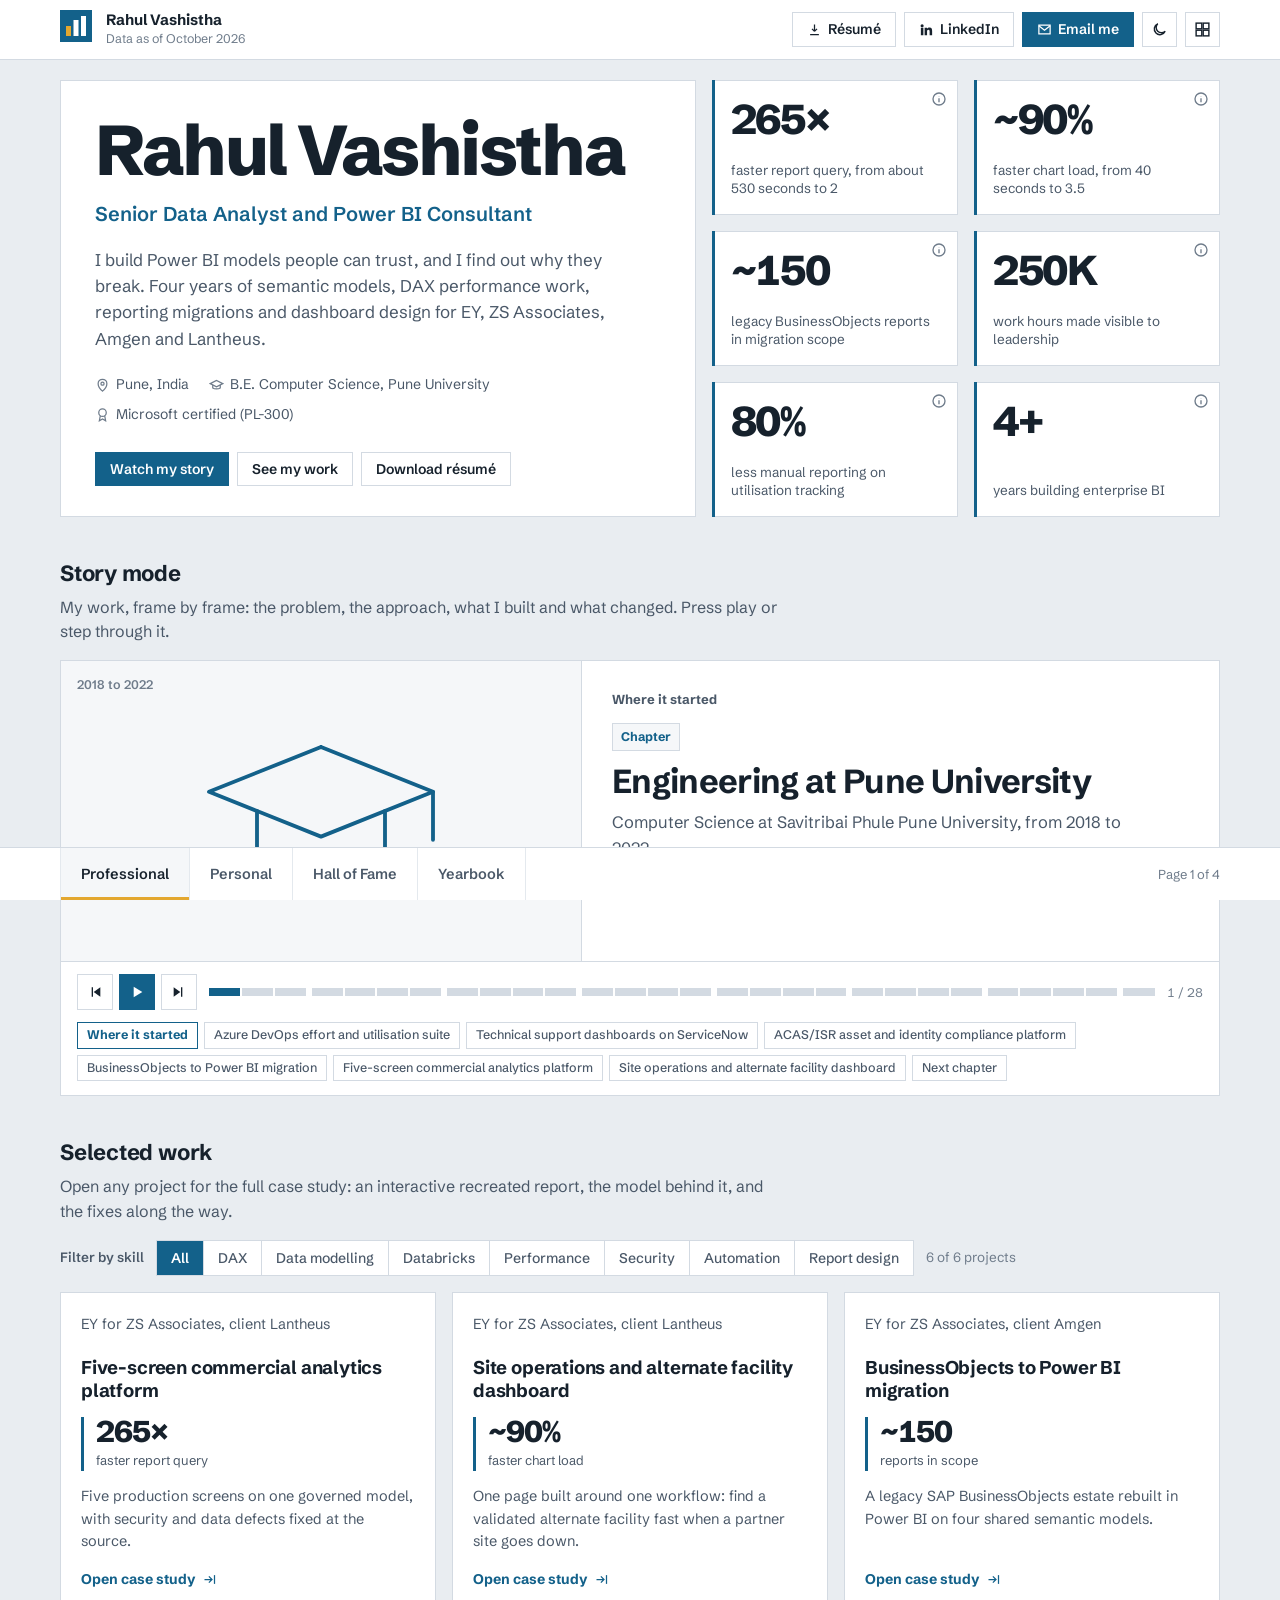
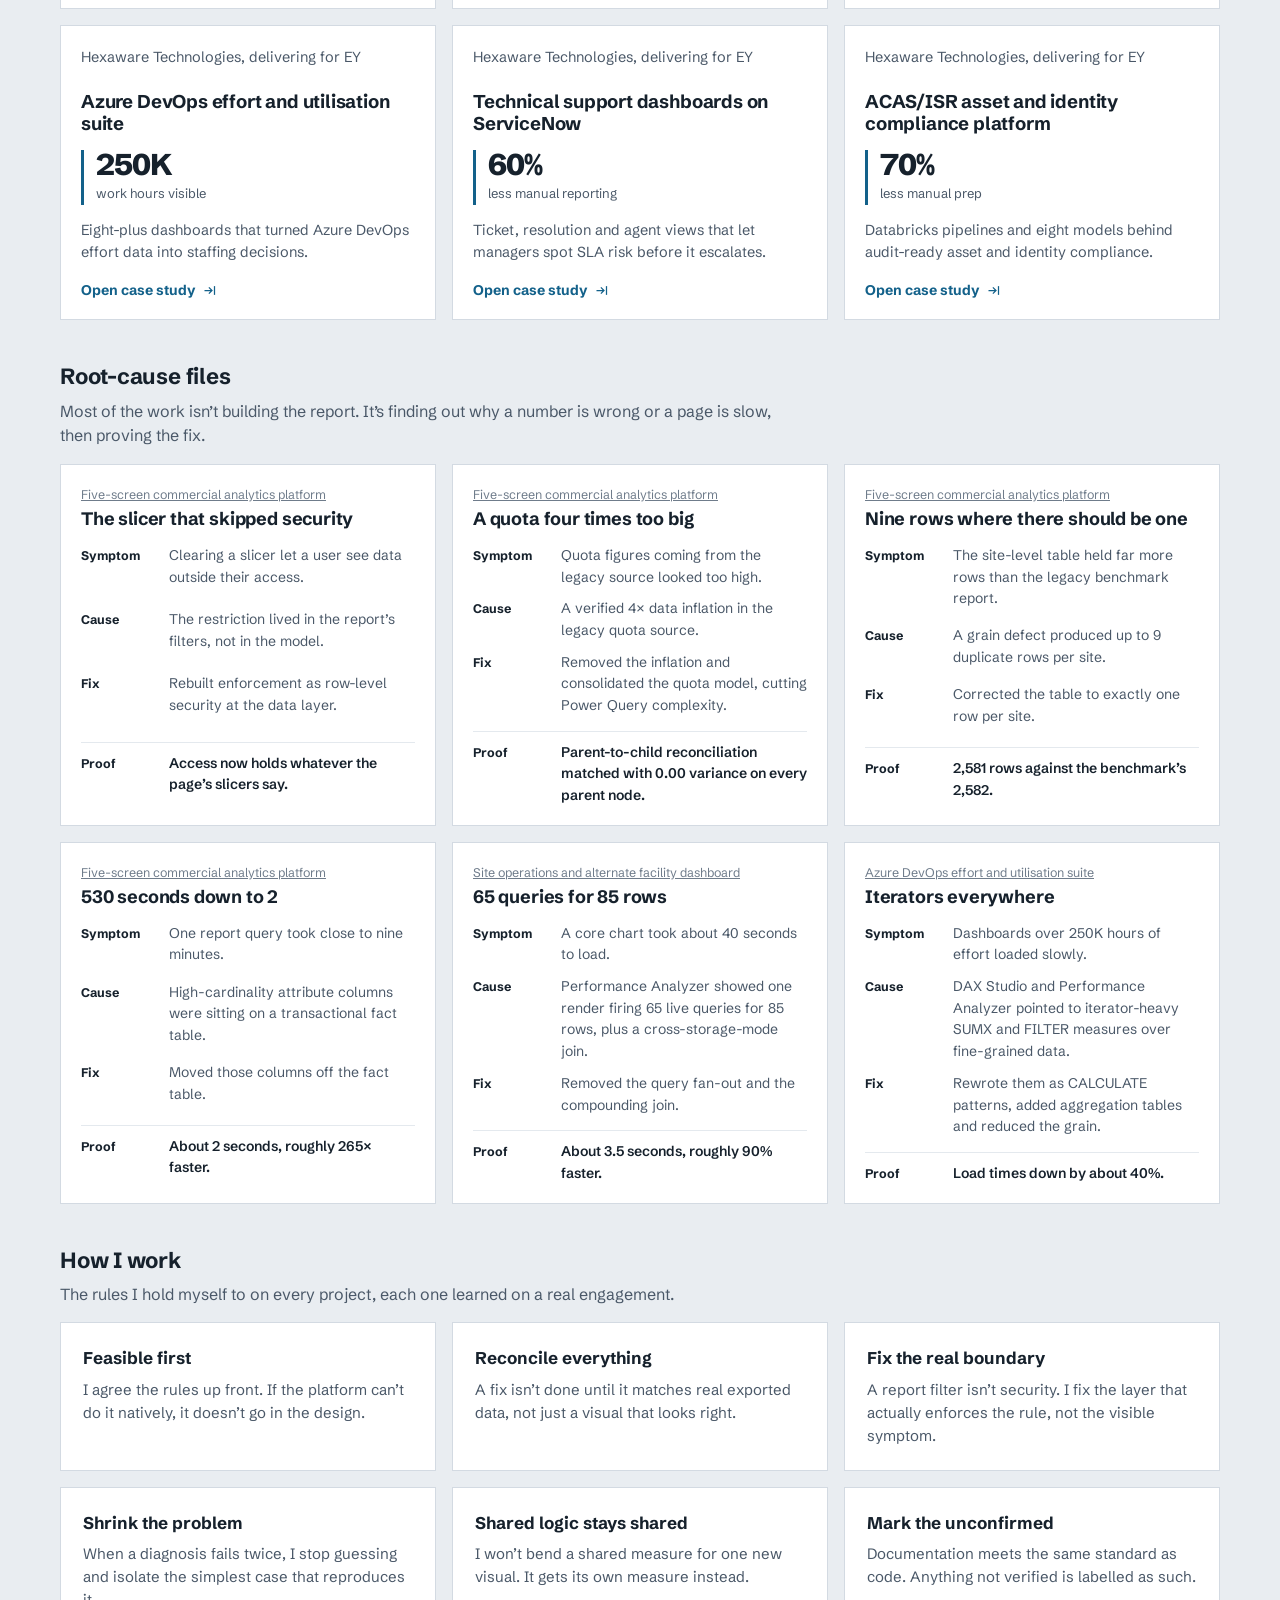
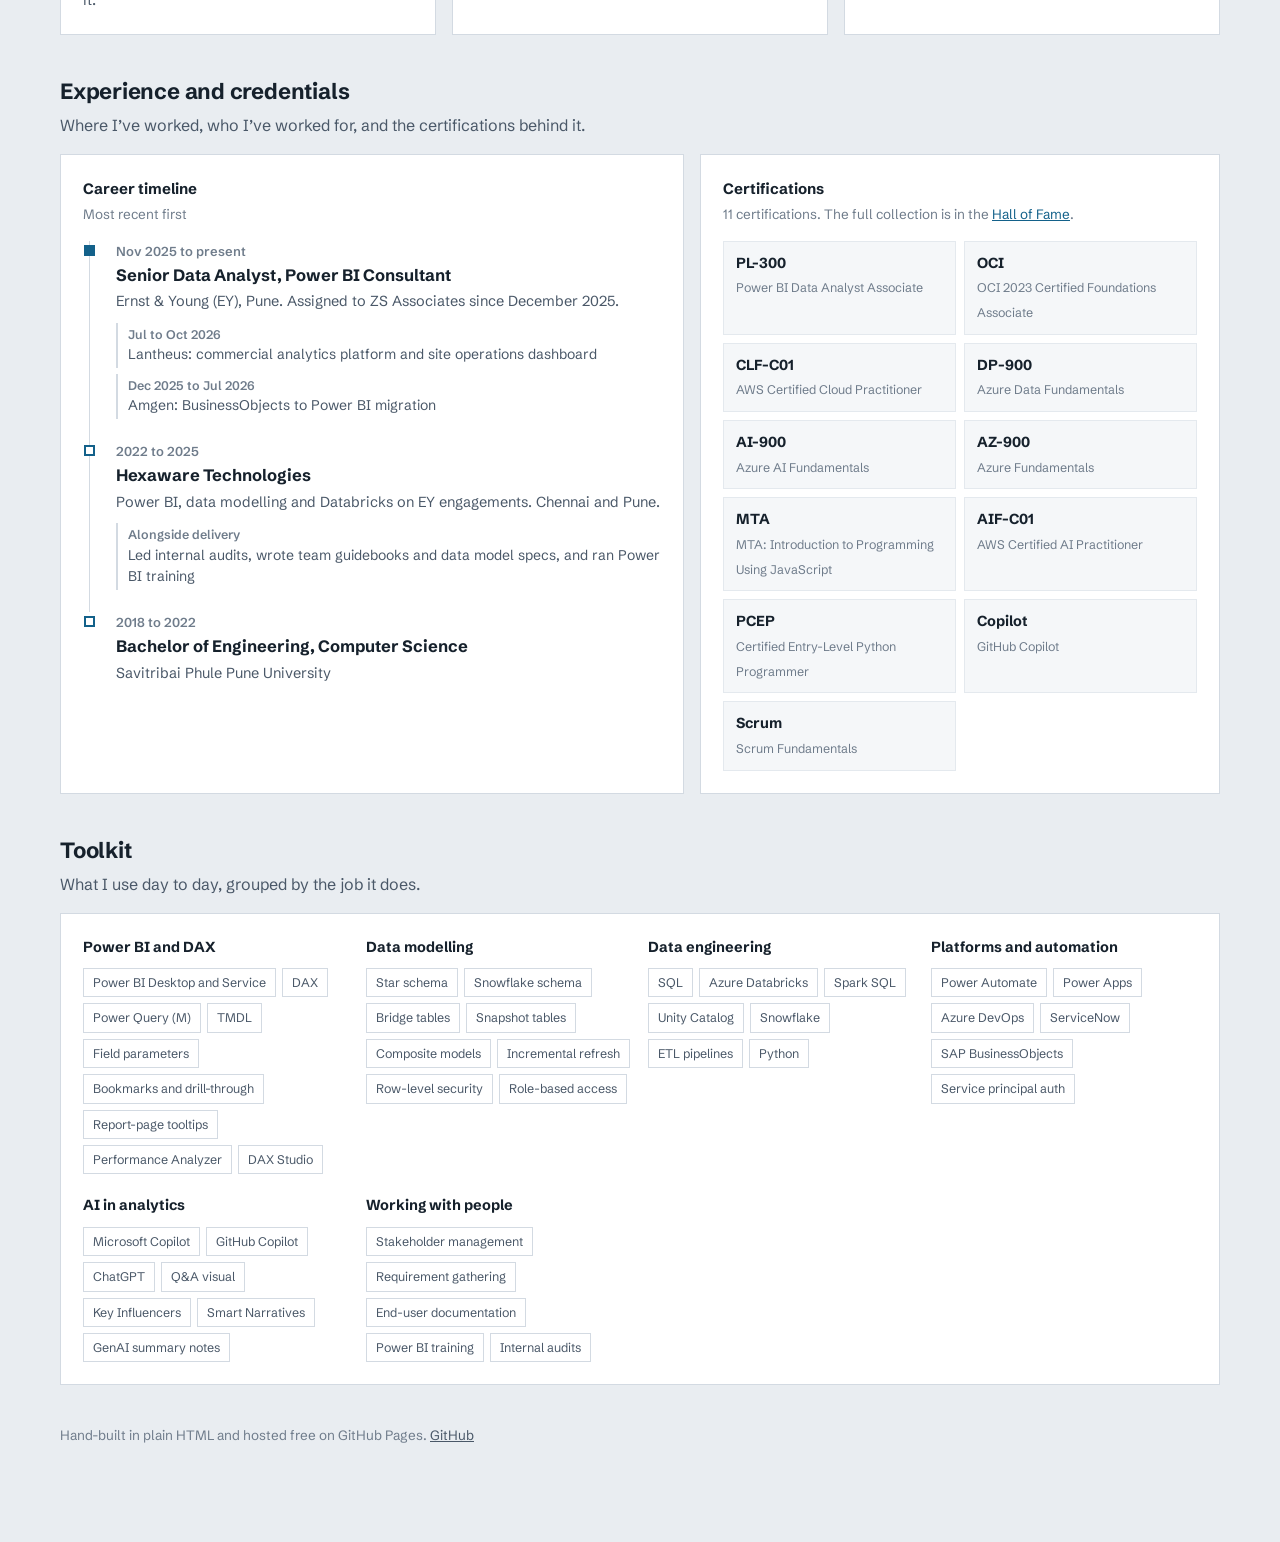
==== commit 3e29adb6: "Phase 3" ====
--- a/index.html
+++ b/index.html
@@ -5,930 +5,84 @@
 <meta name="viewport" content="width=device-width, initial-scale=1, viewport-fit=cover">
 <title>Rahul Vashistha | Power BI Consultant & Senior Data Analyst</title>
 <meta name="description" content="Rahul Vashistha, Senior Data Analyst and Power BI Consultant. Semantic models, DAX performance, reporting migration and dashboard design for EY, ZS Associates, Amgen and Lantheus.">
-<!-- Link preview (LinkedIn, WhatsApp, Slack). Replace YOUR-USERNAME after you publish. -->
 <meta property="og:type" content="website">
 <meta property="og:title" content="Rahul Vashistha | Power BI Consultant">
-<meta property="og:description" content="Semantic models, DAX performance, reporting migration and dashboard design. A portfolio built like a two-page Power BI report.">
-<meta property="og:image" content="https://YOUR-USERNAME.github.io/og-image.png">
-<meta property="og:url" content="https://YOUR-USERNAME.github.io/">
+<meta property="og:description" content="Semantic models, DAX performance, reporting migration and dashboard design. A portfolio built like a Power BI report.">
+<meta property="og:image" content="https://rahulvashistha.github.io/og-image.png">
+<meta property="og:url" content="https://rahulvashistha.github.io/">
 <meta name="twitter:card" content="summary_large_image">
 <link rel="icon" href="data:image/svg+xml,<svg xmlns='http://www.w3.org/2000/svg' viewBox='0 0 32 32'><rect width='32' height='32' fill='%2313618A'/><rect x='6' y='16' width='5' height='10' fill='%23E3A72F'/><rect x='13.5' y='10' width='5' height='16' fill='white'/><rect x='21' y='6' width='5' height='20' fill='white'/></svg>">
+<script>
+/* Apply the saved theme before anything paints, and record data-file errors. */
+(function(){
+  var t = null; try { t = localStorage.getItem("rv-theme"); } catch (e) {}
+  if (!t) t = matchMedia("(prefers-color-scheme: dark)").matches ? "night" : "classic";
+  document.documentElement.setAttribute("data-theme", t);
+  window.SITE = {}; window.__dataErrors = [];
+  window.addEventListener("error", function(e){
+    var src = e.filename || (e.target && e.target.src) || "";
+    if (/\/data\//.test(src)) window.__dataErrors.push(src.split("/").pop() + (e.lineno ? " (line " + e.lineno + ")" : ""));
+  }, true);
+})();
+</script>
 <link rel="preconnect" href="https://fonts.googleapis.com">
 <link rel="preconnect" href="https://fonts.gstatic.com" crossorigin>
 <link href="https://fonts.googleapis.com/css2?family=Schibsted+Grotesk:wght@400;500;600;700;800&display=swap" rel="stylesheet">
-<style>
-:root{
-  --canvas:#E9EDF1; --panel:#FFFFFF; --panel-2:#F5F7F9; --line:#D3DAE2; --line-soft:#E4E9EE;
-  --ink:#16212C; --ink-2:#4A5868; --ink-3:#7A8796;
-  --accent:#13618A; --accent-ink:#FFFFFF; --mark:#E3A72F;
-  --d1:#13618A; --d2:#3FA7A3; --d3:#E3A72F; --d4:#B9C5D2; --d5:#C9573E; --d6:#6E5BA8;
-  --good:#2E8B57; --bad:#C9573E; --flat:#8A96A3;
-  --heat-1:#E3EEF4; --heat-2:#9CC4DA; --heat-hot:#F3D3CB; --heat-hot-ink:#8E2F1E;
-  --font:"Schibsted Grotesk","Segoe UI",system-ui,-apple-system,Roboto,"Helvetica Neue",Arial,sans-serif;
-  --tabs-h:52px;
-  color-scheme:light;
-  box-sizing:border-box;
-  padding-top:env(safe-area-inset-top,0px);
-  padding-bottom:env(safe-area-inset-bottom,0px);
-}
-@media (prefers-color-scheme:dark){
-  :root:not([data-theme="light"]){
-    --canvas:#10151B; --panel:#18202A; --panel-2:#1E2833; --line:#2C3946; --line-soft:#24303C;
-    --ink:#E7ECF1; --ink-2:#AEB9C5; --ink-3:#7E8B99;
-    --accent:#4BA3D1; --accent-ink:#0C141B; --mark:#E8B248;
-    --d1:#4BA3D1; --d2:#4FC1BB; --d3:#E8B248; --d4:#3F4E5E; --d5:#E07A62; --d6:#9C8AD6;
-    --good:#5BC08A; --bad:#E07A62; --flat:#7E8B99;
-    --heat-1:#1F2E3B; --heat-2:#2A5A75; --heat-hot:#5A2A22; --heat-hot-ink:#FFD5CB;
-    color-scheme:dark;
-  }
-}
-:root[data-theme="dark"]{
-  --canvas:#10151B; --panel:#18202A; --panel-2:#1E2833; --line:#2C3946; --line-soft:#24303C;
-  --ink:#E7ECF1; --ink-2:#AEB9C5; --ink-3:#7E8B99;
-  --accent:#4BA3D1; --accent-ink:#0C141B; --mark:#E8B248;
-  --d1:#4BA3D1; --d2:#4FC1BB; --d3:#E8B248; --d4:#3F4E5E; --d5:#E07A62; --d6:#9C8AD6;
-  --good:#5BC08A; --bad:#E07A62; --flat:#7E8B99;
-  --heat-1:#1F2E3B; --heat-2:#2A5A75; --heat-hot:#5A2A22; --heat-hot-ink:#FFD5CB;
-  color-scheme:dark;
-}
-*,*::before,*::after{box-sizing:inherit}
-html{scroll-padding-top:calc(env(safe-area-inset-top,0px) + 64px)}
-body{margin:0;background:var(--canvas);color:var(--ink);font-family:var(--font);font-size:16px;line-height:1.55;-webkit-font-smoothing:antialiased;padding-bottom:calc(var(--tabs-h) + 24px)}
-img{max-width:100%;display:block}
-a{color:var(--accent)}
-:focus-visible{outline:2px solid var(--mark);outline-offset:2px}
-.num{font-variant-numeric:tabular-nums}
-
-/* Title bar */
-.titlebar{position:sticky;top:env(safe-area-inset-top,0px);z-index:20;background:var(--panel);border-bottom:1px solid var(--line)}
-body::before{content:"";position:fixed;inset:0 0 auto;height:env(safe-area-inset-top,0px);z-index:21;background:var(--panel)}
-.titlebar-in{max-width:1200px;margin:0 auto;padding:10px 20px;display:flex;align-items:center;gap:14px}
-.mono{width:32px;height:32px;flex:none}
-.tb-name{font-weight:700;font-size:15px;line-height:1.2}
-.tb-meta{font-size:12.5px;color:var(--ink-3)}
-.tb-actions{margin-left:auto;display:flex;gap:8px}
-.btn{display:inline-flex;align-items:center;gap:6px;font:600 14px/1 var(--font);padding:9px 14px;border:1px solid var(--line);background:var(--panel);color:var(--ink);text-decoration:none;cursor:pointer}
-.btn:hover{border-color:var(--ink-3)}
-.btn-primary{background:var(--accent);border-color:var(--accent);color:var(--accent-ink)}
-.btn-primary:hover{filter:brightness(1.08);border-color:var(--accent)}
-.btn svg{width:15px;height:15px}
-
-/* Layout */
-.wrap{max-width:1200px;margin:0 auto;padding:20px}
-.page{display:none}
-.page.is-active{display:block;animation:pagein .25s ease-out}
-@keyframes pagein{from{opacity:0}to{opacity:1}}
-@media (prefers-reduced-motion:reduce){.page.is-active{animation:none}}
-.visual{background:var(--panel);border:1px solid var(--line);padding:22px}
-.v-title{font-size:15px;font-weight:700;margin:0 0 4px}
-.v-sub{font-size:13.5px;color:var(--ink-3);margin:0 0 16px}
-h2.section{font-size:22px;font-weight:700;letter-spacing:-.01em;margin:40px 0 4px}
-p.section-sub{margin:0 0 16px;color:var(--ink-2);max-width:72ch}
-
-/* Hero */
-.hero{display:grid;grid-template-columns:1.25fr 1fr;gap:16px}
-.hero-main{padding:34px 34px 30px;display:flex;flex-direction:column}
-.hero h1{font-size:clamp(2.5rem,5.6vw,4.4rem);line-height:.98;letter-spacing:-.035em;font-weight:800;margin:0}
-.hero .role{font-size:clamp(1.05rem,1.6vw,1.25rem);font-weight:600;color:var(--accent);margin:14px 0 0}
-.hero .lede{font-size:17px;color:var(--ink-2);max-width:56ch;margin:18px 0 0}
-.hero .facts{display:flex;flex-wrap:wrap;gap:8px 20px;margin:22px 0 0;padding:0;list-style:none;font-size:14px;color:var(--ink-2)}
-.hero .facts li{display:flex;gap:6px;align-items:center}
-.hero .facts svg{width:15px;height:15px;color:var(--ink-3)}
-.hero-cta{display:flex;flex-wrap:wrap;gap:8px;margin-top:auto;padding-top:26px}
-.kpis{display:grid;grid-template-columns:1fr 1fr;gap:16px}
-.kpi{background:var(--panel);border:1px solid var(--line);padding:18px 18px 16px;display:flex;flex-direction:column;justify-content:space-between;min-height:128px;position:relative}
-.kpi::before{content:"";position:absolute;left:-1px;top:-1px;bottom:-1px;width:3px;background:var(--accent)}
-.kpi-v{font-size:clamp(2rem,3.4vw,2.6rem);font-weight:800;letter-spacing:-.03em;line-height:1}
-.kpi-l{font-size:13.5px;color:var(--ink-2);line-height:1.35;margin-top:10px}
-
-/* Slicer */
-.slicer-wrap{display:flex;align-items:center;gap:12px;flex-wrap:wrap;margin-bottom:16px}
-.slicer-label{font-size:13.5px;color:var(--ink-2);font-weight:600}
-.slicer{display:flex;flex-wrap:wrap;border:1px solid var(--line);background:var(--panel);max-width:100%}
-.slicer button{font:500 14px/1 var(--font);padding:10px 14px;border:0;border-right:1px solid var(--line);background:transparent;color:var(--ink-2);cursor:pointer}
-.slicer button:last-child{border-right:0}
-.slicer button[aria-pressed="true"]{background:var(--accent);color:var(--accent-ink);font-weight:600}
-.slicer button:hover:not([aria-pressed="true"]){background:var(--panel-2);color:var(--ink)}
-.slicer-count{font-size:13.5px;color:var(--ink-3)}
-
-/* Projects */
-.project{display:grid;grid-template-columns:minmax(0,1.15fr) minmax(0,1fr);background:var(--panel);border:1px solid var(--line);margin-bottom:16px}
-.project[hidden]{display:none}
-.p-visual{background:var(--panel-2);border-right:1px solid var(--line);padding:18px}
-.p-stick{position:sticky;top:calc(env(safe-area-inset-top,0px) + 70px);display:flex;flex-direction:column;gap:8px}
-.p-visual img{border:1px solid var(--line)}
-.p-caption{font-size:12.5px;color:var(--ink-3);margin:0}
-.p-body{padding:24px 26px}
-.p-client{font-size:13.5px;color:var(--ink-3);margin:0 0 6px}
-.p-body h3{font-size:21px;line-height:1.2;letter-spacing:-.01em;margin:0 0 14px}
-.p-body dl{margin:0;display:grid;gap:12px}
-.p-body dt{font-size:13px;font-weight:700;color:var(--ink)}
-.p-body dd{margin:2px 0 0;font-size:15px;color:var(--ink-2)}
-.p-body dd ul{margin:4px 0 0;padding-left:18px}
-.p-body dd li{margin:3px 0}
-.impact{display:flex;flex-wrap:wrap;gap:8px;margin-top:16px}
-.impact span{font-size:13.5px;font-weight:600;padding:6px 10px;background:var(--panel-2);border:1px solid var(--line-soft)}
-.impact b{color:var(--accent);font-weight:800}
-.chips{display:flex;flex-wrap:wrap;gap:6px;margin-top:16px}
-.chip{font-size:12.5px;padding:4px 9px;border:1px solid var(--line);color:var(--ink-2);background:var(--panel)}
-details.decisions{margin-top:16px;border-top:1px solid var(--line-soft);padding-top:12px}
-details.decisions summary{cursor:pointer;font-weight:700;font-size:14px;color:var(--accent);list-style:none;display:flex;align-items:center;gap:6px}
-details.decisions summary::-webkit-details-marker{display:none}
-details.decisions summary::before{content:"";width:7px;height:7px;border-right:2px solid currentColor;border-bottom:2px solid currentColor;transform:rotate(-45deg);transition:transform .15s}
-details.decisions[open] summary::before{transform:rotate(45deg)}
-details.decisions ul{margin:10px 0 0;padding-left:18px;color:var(--ink-2);font-size:14.5px}
-details.decisions li{margin:4px 0}
-@media (prefers-reduced-motion:reduce){details.decisions summary::before{transition:none}}
-
-/* Mini report mockup */
-.mock{width:100%;background:var(--panel);border:1px solid var(--line);font-size:11px;color:var(--ink)}
-.mock-top{display:flex;align-items:center;gap:8px;padding:8px 10px;border-bottom:1px solid var(--line-soft)}
-.mock-title{font-weight:700;font-size:12.5px}
-.mock-tag{margin-left:auto;font-size:10.5px;color:var(--ink-3);border:1px dashed var(--line);padding:2px 6px;white-space:nowrap}
-.mock-nav{display:flex;flex-wrap:wrap;padding:8px 10px 0}
-.mock-nav span{padding:4px 7px;border:1px solid var(--line);margin:0 -1px -1px 0;color:var(--ink-3);background:var(--panel-2);font-size:10.5px}
-.mock-nav span.on{background:var(--accent);border-color:var(--accent);color:var(--accent-ink);font-weight:600;position:relative}
-.mock-filters{display:flex;gap:6px;flex-wrap:wrap;padding:8px 10px 0}
-.mock-filters span{border:1px solid var(--line);padding:3px 7px;color:var(--ink-2);background:var(--panel-2)}
-.mock-toggle{display:inline-flex;border:1px solid var(--line)}
-.mock-toggle span{border:0;border-right:1px solid var(--line);padding:3px 7px;background:var(--panel);color:var(--ink-3)}
-.mock-toggle span:last-child{border-right:0}
-.mock-toggle span.on{background:var(--ink-2);color:var(--panel);font-weight:600}
-.mock-kpis{display:grid;grid-template-columns:repeat(3,1fr);gap:6px;padding:8px 10px}
-.mock-kpi{border:1px solid var(--line-soft);padding:6px 8px;border-left:2px solid var(--accent)}
-.mock-kpi b{display:block;font-size:16px;font-weight:800;letter-spacing:-.02em}
-.mock-kpi small{color:var(--ink-3);font-size:10px;display:block}
-.mock-kpi em{font-style:normal;font-size:10px;font-weight:700}
-.up{color:var(--good)} .down{color:var(--bad)} .flat{color:var(--flat)}
-.mock-row{display:grid;gap:6px;padding:0 10px 6px}
-.mock-row:last-child{padding-bottom:10px}
-.mock-cell{border:1px solid var(--line-soft);padding:6px 8px;min-width:0}
-.mock-cell h5{margin:0 0 5px;font-size:10.5px;font-weight:700;color:var(--ink-2)}
-.mock-cell.z1{border-top:2px solid var(--d1)} .mock-cell.z2{border-top:2px solid var(--d2)} .mock-cell.z3{border-top:2px solid var(--d3)} .mock-cell.z4{border-top:2px solid var(--d6)}
-.mock svg{width:100%;height:auto;display:block;overflow:visible}
-.mock svg text{font-family:var(--font);font-size:9px;fill:var(--ink-3)}
-.mock svg .lbl-strong{fill:var(--ink);font-weight:700}
-.s1{fill:var(--d1)} .s2{fill:var(--d2)} .s3{fill:var(--d3)} .s4{fill:var(--d4)} .s5{fill:var(--d5)} .s6{fill:var(--d6)}
-.b-flat{fill:var(--flat)} .b-ok{fill:var(--d2)} .b-hot{fill:var(--bad)}
-.ln1{stroke:var(--d3);fill:none;stroke-width:2} .ln-th{stroke:var(--ink-3);stroke-dasharray:3 3;stroke-width:1} .grid-ln{stroke:var(--line-soft);stroke-width:1}
-.map-land{fill:var(--panel-2);stroke:var(--line);stroke-width:1}
-.legend{display:flex;gap:8px;flex-wrap:wrap;margin-top:4px;color:var(--ink-3);font-size:10px}
-.legend i{display:inline-block;width:8px;height:8px;margin-right:3px;vertical-align:-1px}
-.mtable{width:100%;border-collapse:collapse;font-size:10px}
-.mtable th{text-align:left;font-weight:700;color:var(--ink-2);border-bottom:1px solid var(--line);padding:3px 4px;white-space:nowrap}
-.mtable td{padding:3px 4px;border-bottom:1px solid var(--line-soft);white-space:nowrap}
-.mtable .r{text-align:right}
-.mtable .up,.mtable .down,.mtable .flat{font-weight:700}
-.tscroll{overflow-x:auto}
-.h1c{background:var(--heat-1)} .h2c{background:var(--heat-2)} .hhot{background:var(--heat-hot);color:var(--heat-hot-ink);font-weight:700}
-.pill{display:inline-block;padding:1px 5px;font-size:9.5px;border:1px solid var(--line)}
-.pill.ok{border-color:var(--d2);color:var(--d2)} .pill.wip{border-color:var(--d3);color:var(--d3)} .pill.todo{color:var(--ink-3)}
-.fields{display:grid;grid-template-columns:auto 1fr;gap:2px 8px;margin:0}
-.fields dt{color:var(--ink-3)} .fields dd{margin:0;font-weight:600}
-.partners{display:grid;grid-template-columns:repeat(3,1fr);gap:5px}
-.partner{border:1px solid var(--line-soft);padding:5px 6px;background:var(--panel-2)}
-.partner b{display:block;font-size:10.5px}
-.partner span{display:block;color:var(--ink-3);font-size:9.5px}
-
-/* Flow and architecture visuals (real numbers) */
-.flow{list-style:none;margin:0;padding:0;background:var(--panel);border:1px solid var(--line)}
-.flow li{display:grid;grid-template-columns:96px 1fr;gap:14px;align-items:center;padding:14px 16px;border-bottom:1px solid var(--line-soft);position:relative}
-.flow li:last-child{border-bottom:0}
-.flow li:not(:last-child)::after{content:"";position:absolute;left:62px;bottom:-6px;width:10px;height:10px;background:var(--panel);border-right:1px solid var(--line);border-bottom:1px solid var(--line);transform:rotate(45deg);z-index:1}
-.flow .f-n{font-size:28px;font-weight:800;letter-spacing:-.03em;line-height:1;color:var(--accent);text-align:right}
-.flow .f-n.word{font-size:15px;letter-spacing:0;line-height:1.2}
-.flow .f-t{font-size:14px;color:var(--ink-2)}
-.flow .f-t b{display:block;color:var(--ink);font-size:14.5px}
-
-/* Root-cause files */
-.rc-grid{display:grid;grid-template-columns:repeat(3,minmax(0,1fr));gap:16px}
-.rc{background:var(--panel);border:1px solid var(--line);padding:20px 20px 18px;display:flex;flex-direction:column}
-.rc-from{font-size:12.5px;color:var(--ink-3);margin:0 0 4px}
-.rc h3{font-size:18px;line-height:1.25;margin:0 0 14px;letter-spacing:-.01em}
-.rc ol{list-style:none;margin:0;padding:0;display:grid;gap:10px;flex:1}
-.rc li{display:grid;grid-template-columns:78px 1fr;gap:10px;font-size:14px;color:var(--ink-2)}
-.rc li b{font-size:12.5px;color:var(--ink);font-weight:700;padding-top:1px}
-.rc li.proof{margin-top:4px;padding-top:10px;border-top:1px solid var(--line-soft)}
-.rc li.proof span{color:var(--ink);font-weight:600}
-
-/* Principles, experience, certs, skills */
-.principles{display:grid;grid-template-columns:repeat(3,minmax(0,1fr));gap:16px}
-.principle h4{margin:0 0 6px;font-size:17px}
-.principle p{margin:0;color:var(--ink-2);font-size:15px}
-.two-col{display:grid;grid-template-columns:1.2fr 1fr;gap:16px}
-.timeline{list-style:none;margin:0;padding:0}
-.timeline>li{position:relative;padding:0 0 22px 26px;border-left:1px solid var(--line);margin-left:6px}
-.timeline>li:last-child{padding-bottom:0;border-left-color:transparent}
-.timeline>li::before{content:"";position:absolute;left:-6px;top:4px;width:11px;height:11px;background:var(--panel);border:2px solid var(--accent)}
-.timeline>li.now::before{background:var(--accent)}
-.t-when{font-size:13px;color:var(--ink-3);font-weight:600}
-.t-what{font-size:16.5px;font-weight:700;margin:2px 0 0}
-.t-where{font-size:14.5px;color:var(--ink-2);margin:2px 0 0}
-.t-sub{list-style:none;margin:10px 0 0;padding:0;display:grid;gap:6px}
-.t-sub li{border-left:2px solid var(--line);padding:2px 0 2px 10px;font-size:14px;color:var(--ink-2)}
-.t-sub b{display:block;font-size:12.5px;color:var(--ink-3);font-weight:600}
-.certs{list-style:none;margin:0;padding:0;display:grid;grid-template-columns:1fr 1fr;gap:8px}
-.certs li{border:1px solid var(--line-soft);padding:10px 12px;background:var(--panel-2)}
-.certs b{display:block;font-size:14.5px}
-.certs span{font-size:12.5px;color:var(--ink-3)}
-.skills{display:grid;grid-template-columns:repeat(auto-fit,minmax(250px,1fr));gap:20px 16px}
-.skills h4{margin:0 0 10px;font-size:14.5px}
-.skills .chips{margin-top:0}
-
-/* Personal */
-.p-hero{display:grid;grid-template-columns:1.25fr 1fr;gap:16px}
-.p-hero h1{font-size:clamp(2.3rem,5vw,3.8rem);line-height:1;letter-spacing:-.03em;font-weight:800;margin:0}
-.about-facts{display:grid;gap:10px;margin:0}
-.about-facts div{display:grid;grid-template-columns:110px 1fr;gap:10px;padding-bottom:10px;border-bottom:1px solid var(--line-soft)}
-.about-facts div:last-child{border-bottom:0;padding-bottom:0}
-.about-facts dt{font-size:13.5px;color:var(--ink-3)}
-.about-facts dd{margin:0;font-weight:600}
-.life{display:grid;grid-template-columns:repeat(3,minmax(0,1fr));gap:16px}
-.life h3{margin:0 0 8px;font-size:19px}
-.life p{margin:0 0 10px;color:var(--ink-2)}
-.life ul{margin:0;padding-left:18px;color:var(--ink-2)}
-.life li{margin:3px 0}
-.values{display:grid;grid-template-columns:repeat(4,minmax(0,1fr));gap:16px}
-.values h4{margin:0 0 6px;font-size:16.5px}
-.values p{margin:0;color:var(--ink-2);font-size:15px}
-.facts-list{list-style:none;margin:0;padding:0;display:grid;grid-template-columns:repeat(2,minmax(0,1fr));gap:0;background:var(--panel);border:1px solid var(--line)}
-.facts-list li{padding:16px 20px;border-bottom:1px solid var(--line-soft);font-size:15.5px}
-.facts-list li:nth-child(odd){border-right:1px solid var(--line-soft)}
-.facts-list li:nth-last-child(-n+2){border-bottom:0}
-
-/* Page tabs (bottom, like a report) */
-.pagetabs{position:fixed;left:0;right:0;bottom:0;z-index:30;background:var(--panel);border-top:1px solid var(--line);padding-bottom:env(safe-area-inset-bottom,0px)}
-.pagetabs-in{max-width:1200px;margin:0 auto;padding:0 20px;height:var(--tabs-h);display:flex;align-items:stretch}
-.pagetabs a{display:flex;align-items:center;padding:0 22px;font-weight:600;font-size:14.5px;color:var(--ink-2);text-decoration:none;border-right:1px solid var(--line-soft);position:relative}
-.pagetabs a:first-child{border-left:1px solid var(--line-soft)}
-.pagetabs a[aria-current="page"]{color:var(--ink);background:var(--panel-2)}
-.pagetabs a[aria-current="page"]::after{content:"";position:absolute;left:0;right:0;bottom:0;height:3px;background:var(--mark)}
-.pagetabs a:hover:not([aria-current="page"]){color:var(--ink);background:var(--panel-2)}
-.page-count{margin-left:auto;align-self:center;font-size:13px;color:var(--ink-3)}
-
-footer{margin-top:40px;font-size:13.5px;color:var(--ink-3)}
-
-/* Responsive */
-@media (max-width:1020px){
-  .rc-grid,.principles,.life{grid-template-columns:repeat(2,minmax(0,1fr))}
-  .values{grid-template-columns:repeat(2,minmax(0,1fr))}
-}
-@media (max-width:960px){
-  .hero,.p-hero,.two-col{grid-template-columns:1fr}
-  .project{grid-template-columns:1fr}
-  .p-visual{border-right:0;border-bottom:1px solid var(--line)}
-  .p-stick{position:static}
-}
-@media (max-width:640px){
-  .wrap{padding:12px}
-  .titlebar-in{padding:8px 12px}
-  .tb-meta{display:none}
-  .tb-actions .btn span{display:none}
-  .hero-main{padding:24px 20px}
-  .visual{padding:18px}
-  .kpi{min-height:110px;padding:14px}
-  .p-body{padding:20px}
-  .p-visual{padding:10px}
-  .rc-grid,.principles,.life,.values{grid-template-columns:1fr}
-  .certs{grid-template-columns:1fr}
-  .mock-row{grid-template-columns:1fr !important}
-  .partners{grid-template-columns:1fr}
-  .slicer button{padding:9px 11px;font-size:13.5px}
-  .pagetabs-in{padding:0 12px}
-  .pagetabs a{padding:0 16px}
-  .about-facts div{grid-template-columns:1fr;gap:0}
-  .facts-list{grid-template-columns:1fr}
-  .facts-list li:nth-child(odd){border-right:0}
-  .facts-list li:nth-last-child(2){border-bottom:1px solid var(--line-soft)}
-  .flow li{grid-template-columns:72px 1fr}
-  .flow li:not(:last-child)::after{left:44px}
-  .rc li{grid-template-columns:72px 1fr}
-}
-</style>
+<link rel="stylesheet" href="css/site.css">
 </head>
 <body>
 
 <header class="titlebar">
   <div class="titlebar-in">
-    <svg class="mono" viewBox="0 0 32 32" aria-hidden="true"><rect width="32" height="32" style="fill:var(--accent)"/><rect x="6" y="16" width="5" height="10" style="fill:var(--mark)"/><rect x="13.5" y="10" width="5" height="16" style="fill:var(--accent-ink)"/><rect x="21" y="6" width="5" height="20" style="fill:var(--accent-ink)"/></svg>
+    <a href="#professional" aria-label="Home"><svg class="mono" viewBox="0 0 32 32" aria-hidden="true"><rect width="32" height="32" style="fill:var(--accent)"/><rect x="6" y="16" width="5" height="10" style="fill:var(--mark)"/><rect x="13.5" y="10" width="5" height="16" style="fill:var(--accent-ink)"/><rect x="21" y="6" width="5" height="20" style="fill:var(--accent-ink)"/></svg></a>
     <div>
-      <div class="tb-name">Rahul Vashistha</div>
-      <div class="tb-meta" id="refreshed"></div>
+      <div class="tb-name" id="tb-name"></div>
+      <div class="tb-meta" id="tb-meta"></div>
     </div>
     <div class="tb-actions">
+      <a class="btn" id="tb-resume" download aria-label="Download résumé (PDF)">
+        <svg viewBox="0 0 24 24" fill="none" stroke="currentColor" stroke-width="2" aria-hidden="true"><path d="M12 4v11m0 0-4-4m4 4 4-4M5 20h14"/></svg><span>Résumé</span>
+      </a>
       <a class="btn" id="tb-linkedin" target="_blank" rel="noopener" aria-label="LinkedIn profile">
-        <svg viewBox="0 0 24 24" fill="currentColor" aria-hidden="true"><path d="M4.98 3.5a2.5 2.5 0 1 1 0 5 2.5 2.5 0 0 1 0-5zM3 9h4v12H3zM9 9h3.8v1.7h.05c.53-1 1.83-2.05 3.77-2.05C20.6 8.65 21 11.2 21 14.5V21h-4v-5.7c0-1.36-.03-3.1-1.9-3.1-1.9 0-2.2 1.48-2.2 3v5.8H9z"/></svg>
-        <span>LinkedIn</span>
+        <svg viewBox="0 0 24 24" fill="currentColor" aria-hidden="true"><path d="M4.98 3.5a2.5 2.5 0 1 1 0 5 2.5 2.5 0 0 1 0-5zM3 9h4v12H3zM9 9h3.8v1.7h.05c.53-1 1.83-2.05 3.77-2.05C20.6 8.65 21 11.2 21 14.5V21h-4v-5.7c0-1.36-.03-3.1-1.9-3.1-1.9 0-2.2 1.48-2.2 3v5.8H9z"/></svg><span>LinkedIn</span>
       </a>
       <a class="btn btn-primary" id="tb-email" aria-label="Email Rahul">
-        <svg viewBox="0 0 24 24" fill="none" stroke="currentColor" stroke-width="2" aria-hidden="true"><rect x="3" y="5" width="18" height="14"/><path d="m3 6 9 7 9-7"/></svg>
-        <span>Email me</span>
+        <svg viewBox="0 0 24 24" fill="none" stroke="currentColor" stroke-width="2" aria-hidden="true"><rect x="3" y="5" width="18" height="14"/><path d="m3 6 9 7 9-7"/></svg><span>Email me</span>
       </a>
+      <button class="btn btn-icon" id="mode-btn" type="button" aria-label="Switch light or dark"></button>
+      <div class="theme-wrap">
+        <button class="btn btn-icon" id="theme-btn" type="button" aria-haspopup="true" aria-expanded="false" aria-controls="theme-menu" aria-label="Choose a theme">
+          <svg viewBox="0 0 24 24" fill="none" stroke="currentColor" stroke-width="2" aria-hidden="true"><rect x="3" y="3" width="8" height="8"/><rect x="13" y="3" width="8" height="8"/><rect x="3" y="13" width="8" height="8"/><rect x="13" y="13" width="8" height="8"/></svg>
+        </button>
+        <div class="theme-menu" id="theme-menu" hidden></div>
+      </div>
     </div>
   </div>
 </header>
 
-<!-- ============ PAGE 1: PROFESSIONAL ============ -->
-<main id="professional" class="page wrap" aria-label="Professional">
-  <div class="hero">
-    <div class="visual hero-main">
-      <h1>Rahul Vashistha</h1>
-      <p class="role" id="role"></p>
-      <p class="lede" id="lede"></p>
-      <ul class="facts" id="facts"></ul>
-      <div class="hero-cta">
-        <a class="btn btn-primary" href="#work" data-scroll>See my work</a>
-        <a class="btn" href="#root-cause" data-scroll>Read the fixes</a>
-      </div>
-    </div>
-    <div class="kpis" id="kpis" aria-label="Career highlights"></div>
-  </div>
+<div class="wrap" id="banner-slot"></div>
+<main id="professional" class="page wrap" aria-label="Professional"></main>
+<main id="case" class="page wrap" aria-label="Case study"></main>
+<main id="personal" class="page wrap" aria-label="Personal"></main>
+<main id="hall-of-fame" class="page wrap" aria-label="Hall of Fame"></main>
+<main id="yearbook" class="page wrap" aria-label="Yearbook"></main>
+<main id="album" class="page wrap" aria-label="Album"></main>
 
-  <h2 class="section" id="work">Selected work</h2>
-  <p class="section-sub">Dashboard projects show a recreated report. Page names, filters and layout follow the real report; every value, name and label inside it is sample data. Engineering projects show their real figures as a diagram instead.</p>
-  <div class="slicer-wrap">
-    <span class="slicer-label" id="slicer-label">Filter by skill</span>
-    <div class="slicer" id="slicer" role="group" aria-labelledby="slicer-label"></div>
-    <span class="slicer-count" id="slicer-count" aria-live="polite"></span>
-  </div>
-  <div id="projects"></div>
+<nav class="pagetabs" aria-label="Report pages"><div class="pagetabs-in" id="tabs"></div></nav>
+<div class="tip" id="tip" role="tooltip" hidden></div>
+<dialog class="lightbox" id="lightbox" aria-labelledby="lb-title">
+  <div class="lb-head"><b id="lb-title"></b><a class="btn" id="lb-link" target="_blank" rel="noopener" hidden>Open PDF</a><button class="btn" id="lb-close" type="button">Close</button></div>
+  <div class="lb-body"><img id="lb-img" alt=""></div>
+</dialog>
 
-  <h2 class="section" id="root-cause">Root-cause files</h2>
-  <p class="section-sub">Most of the work isn’t building the report. It’s finding out why a number is wrong or a page is slow, then proving the fix.</p>
-  <div class="rc-grid" id="rc"></div>
-
-  <h2 class="section">How I work</h2>
-  <p class="section-sub">The rules I hold myself to on every project, each one learned on a real engagement.</p>
-  <div class="principles" id="principles"></div>
-
-  <h2 class="section">Experience and credentials</h2>
-  <p class="section-sub">Where I’ve worked, who I’ve worked for, and the certifications behind it.</p>
-  <div class="two-col">
-    <div class="visual">
-      <h3 class="v-title">Career timeline</h3>
-      <p class="v-sub">Most recent first</p>
-      <ol class="timeline" id="timeline"></ol>
-    </div>
-    <div class="visual">
-      <h3 class="v-title">Certifications</h3>
-      <p class="v-sub" id="cert-sub"></p>
-      <ul class="certs" id="certs"></ul>
-    </div>
-  </div>
-
-  <h2 class="section">Toolkit</h2>
-  <p class="section-sub">What I use day to day, grouped by the job it does.</p>
-  <div class="visual skills" id="skills"></div>
-
-  <footer>Hand-built in plain HTML and hosted free on GitHub Pages.</footer>
-</main>
-
-<!-- ============ PAGE 2: PERSONAL ============ -->
-<main id="personal" class="page wrap" aria-label="Personal">
-  <div class="p-hero">
-    <div class="visual hero-main">
-      <h1 id="p-title"></h1>
-      <p class="lede" id="p-lede"></p>
-    </div>
-    <div class="visual">
-      <h3 class="v-title">At a glance</h3>
-      <p class="v-sub">The quick version</p>
-      <dl class="about-facts" id="about-facts"></dl>
-    </div>
-  </div>
-
-  <h2 class="section">Where the time goes</h2>
-  <p class="section-sub">What fills the hours between refreshes.</p>
-  <div class="life" id="life"></div>
-
-  <div id="fav-section" hidden>
-    <h2 class="section">Favourites</h2>
-    <p class="section-sub">A few I keep coming back to.</p>
-    <div class="life" id="favs"></div>
-  </div>
-
-  <h2 class="section">What I value</h2>
-  <p class="section-sub">Outside work, mostly. Some of it leaks in.</p>
-  <div class="values" id="values"></div>
-
-  <h2 class="section">Fun facts</h2>
-  <p class="section-sub">Things you wouldn’t guess from my résumé.</p>
-  <ul class="facts-list" id="funfacts"></ul>
-
-  <footer>Hand-built in plain HTML and hosted free on GitHub Pages.</footer>
-</main>
-
-<nav class="pagetabs" aria-label="Report pages">
-  <div class="pagetabs-in">
-    <a href="#professional" data-page="professional">Professional</a>
-    <a href="#personal" data-page="personal">Personal</a>
-    <span class="page-count" id="page-count"></span>
-  </div>
-</nav>
-
-<script>
-/* =====================================================================
-   CONTENT. Edit everything here; the layout code below reads from it.
-   ===================================================================== */
-const DATA = {
-  contact: {
-    email: "rahulvashistha1412@gmail.com",
-    linkedin: "https://www.linkedin.com/in/REPLACE-WITH-YOUR-HANDLE/"
-  },
-  refreshed: "Data as of October 2026",
-  role: "Senior Data Analyst and Power BI Consultant",
-  lede: "I build Power BI models people can trust, and I find out why they break. Four years of semantic models, DAX performance work, reporting migrations and dashboard design for EY, ZS Associates, Amgen and Lantheus.",
-  facts: [
-    ["pin", "Pune, India"],
-    ["cap", "B.E. Computer Science, Pune University"],
-    ["badge", "Microsoft certified (PL-300)"]
-  ],
-  kpis: [
-    ["265×", "faster report query, from about 530 seconds to 2"],
-    ["~90%", "faster chart load, from 40 seconds to 3.5"],
-    ["~150", "legacy BusinessObjects reports in migration scope"],
-    ["250K", "work hours made visible to leadership"],
-    ["80%", "less manual reporting on utilisation tracking"],
-    ["4+", "years building enterprise BI"]
-  ],
-  slicer: ["All", "DAX", "Data modelling", "Databricks", "Performance", "Security", "Automation", "Report design"],
-
-  projects: [
-    {
-      client: "EY for ZS Associates, client Lantheus  |  Jul to Oct 2026",
-      title: "Five-screen commercial analytics platform",
-      problem: "Lantheus’s commercial team worked from a fragmented set of legacy reports across sales, field activity, market opportunity and accounts, with no shared data governance or consistent security behind them.",
-      built: [
-        "A five-screen Power BI report, all five in production, on one governed semantic model sourced from Databricks",
-        "119 DAX measures for a single screen, covering five customer segments across volume, growth and competitive share at every geography level",
-        "Row-level security rebuilt at the data layer after finding that clearing a slicer bypassed access restrictions",
-        "A rebuilt quota model after tracing a 4× data inflation to the legacy source",
-        "A full measure audit across five core tables, ending in one documented measure library"
-      ],
-      model: "Star schema with bridge tables for multi-grain relationships",
-      impact: [["265×", "faster query"], ["119", "measures on one screen"], ["400K to 11K", "rows in a shared dimension"], ["~60", "UI issues closed"]],
-      decisions: [
-        "Growth indicators use three states (grey, green, red) on every screen, so “no change” never reads like “no data”",
-        "A seven-card KPI row that wrapped badly became three grouped cards",
-        "Territory, region, area and national reference labels hide themselves as you drill into a narrower geography",
-        "One help-tooltip template used on every page; in-product help grew from 17 to 27 pages after stakeholder review",
-        "Slicers stay one neutral colour on every screen, so “selected” always looks the same",
-        "A 28-page user guide written for the business handover"
-      ],
-      tags: ["Power BI", "DAX", "Power Query", "TMDL", "Row-level security", "Field parameters", "Bridge tables", "Databricks SQL"],
-      filters: ["DAX", "Data modelling", "Databricks", "Performance", "Security", "Report design"],
-      visual: { mock: "pyl" }
-    },
-    {
-      client: "EY for ZS Associates, client Lantheus  |  2026",
-      title: "Site operations and alternate facility dashboard",
-      problem: "When a partner production facility is disrupted, operations staff need to find validated alternate facilities for the affected site, compare them and contact them fast. The old multi-tab report wasn’t built around that job.",
-      built: [
-        "A single-page, site-centric dashboard built around one workflow: pick a site, review alternates, compare, contact",
-        "Source data moved from Excel into governed Azure Databricks tables, with parameterised Power Query connections for each environment",
-        "A composite model: DirectQuery for live orders, Import for stable reference data",
-        "Three production defects fixed: a connector incompatibility, a relationship-direction bug corrupting facility-to-site matching, and a query regression",
-        "An authentication gap that blocked most viewers replaced with a governed service principal"
-      ],
-      model: "Clean star schema, composite DirectQuery and Import",
-      impact: [["~90%", "faster chart load"], ["6", "production tables migrated"], ["60+", "entities in one colour system"], ["18", "viewers in production"]],
-      decisions: [
-        "One page and one workflow instead of tabs, so there is nothing to navigate",
-        "Four accent colours, one per zone (site, partner readiness, analytics, order table), for instant orientation",
-        "Multi-field cards replace plain tables for site and partner summaries",
-        "Every selection-dependent visual shows a clear message instead of going blank",
-        "A site is selected on load, so the page opens populated",
-        "A 60+ entity legend grouped and shaded to keep similar colours apart"
-      ],
-      tags: ["Power BI", "DAX", "Power Query", "Composite model", "Azure Databricks", "Unity Catalog", "Spark SQL"],
-      filters: ["DAX", "Data modelling", "Databricks", "Performance", "Security", "Report design"],
-      visual: { mock: "cx" }
-    },
-    {
-      client: "EY for ZS Associates, client Amgen  |  Dec 2025 to Jul 2026",
-      title: "BusinessObjects to Power BI migration",
-      problem: "Amgen needed around 150 legacy SAP BusinessObjects reports rebuilt in Power BI without losing the business logic its teams relied on.",
-      built: [
-        "33+ master reports covering 40+ sub-reports, migrated, repointed and validated",
-        "4 reusable semantic models that new reports build on instead of re-creating logic",
-        "Deployment across Dev, QA and Production, plus custom Azure Databricks views, security and proofs of concept"
-      ],
-      model: "Four shared semantic models",
-      impact: [["33+", "master reports"], ["4", "shared models"], ["3", "environments"]],
-      decisions: null,
-      tags: ["Power BI", "DAX", "Power Query", "SQL", "Azure Databricks", "SAP BusinessObjects"],
-      filters: ["DAX", "Data modelling", "Databricks"],
-      visual: { caption: "Real figures from the engagement", flow: [
-        ["~150", "Reports in scope", "Legacy SAP BusinessObjects estate"],
-        ["33+", "Master reports delivered", "Covering 40+ sub-reports"],
-        ["4", "Semantic models", "Shared by every migrated report"],
-        ["3", "Environments", "Dev, QA and Production"]
-      ]}
-    },
-    {
-      client: "Hexaware Technologies, delivering for EY  |  2022 to 2025",
-      title: "Azure DevOps effort and utilisation suite",
-      problem: "Leadership had no central view of effort, utilisation and work items across business units, so staffing and backlog decisions relied on manual tracking.",
-      built: [
-        "8+ dashboards on Azure DevOps Boards data: support and employee overview, enhancement utilisation, billed and non-billed effort, and drill-downs by team, engineer and task",
-        "Bookmark views for teams above 80% and above 100% utilisation, a weekly/monthly toggle, and slicers for iteration, business type, source, team and project",
-        "Automated weekly email reports and alerts to leadership",
-        "AI visuals to surface over- and under-utilised teams"
-      ],
-      model: "Direct queries and Azure DevOps analytical views",
-      impact: [["250K", "work hours visible"], ["80%", "less manual reporting"], ["~40%", "faster loads"], ["8+", "dashboards"]],
-      decisions: [
-        "Conditional formatting flags over-utilisation at a glance instead of making people read the numbers",
-        "Weekly and monthly views share one page through a toggle rather than duplicated pages",
-        "Summary pages lead into team, engineer and task detail"
-      ],
-      tags: ["Power BI", "DAX", "Azure DevOps", "Power Automate", "Bookmarks", "AI visuals"],
-      filters: ["DAX", "Performance", "Automation", "Report design"],
-      visual: { mock: "ado" }
-    },
-    {
-      client: "Hexaware Technologies, delivering for EY  |  2022 to 2025",
-      title: "Technical support dashboards on ServiceNow",
-      problem: "Leadership needed one place to track ticket volumes, SLA compliance, ageing and agent workload across several technical support teams.",
-      built: [
-        "3 dashboards: Ticket Summary (state, category, priority, age buckets), Resolved Summary (SLA %, resolution times, drill-through) and Agent Summary (performance, oldest tickets, workload)",
-        "DAX for ticket ageing, SLA calculations and oldest-item detection",
-        "ServiceNow and Excel support data combined, with Azure DevOps effort data added for support-team analysis"
-      ],
-      model: "ServiceNow, Excel and Azure DevOps sources",
-      impact: [["60%", "less manual reporting"], ["3", "dashboards"]],
-      decisions: null,
-      tags: ["Power BI", "DAX", "ServiceNow", "Bookmarks", "Tooltips"],
-      filters: ["DAX", "Report design"],
-      visual: { mock: "desk" }
-    },
-    {
-      client: "Hexaware Technologies, delivering for EY  |  2022 to 2025",
-      title: "ACAS/ISR asset and identity compliance platform",
-      problem: "EY’s internal ACAS/ISR system needed a single source of truth for asset inventory and identity compliance across cloud and on-prem environments, ready for audit.",
-      built: [
-        "Owned the Databricks layer: pipelines and notebooks for 60+ tables, with schema changes, business logic and automated jobs across Dev, QA and Production",
-        "Around 8 specialised Power BI models using a snowflake schema and snapshot tables, balancing history with current-state reporting",
-        "Row-level security and role-based access, incremental refresh, validation checks and performance testing",
-        "GenAI prompts that drafted summary notes on compliance trends for stakeholders"
-      ],
-      model: "Snowflake schema: multiple facts and interconnected dimensions, plus snapshot tables",
-      impact: [["70%", "less manual prep"], ["60+", "tables in one place"], ["8", "data models"]],
-      decisions: null,
-      tags: ["Azure Databricks", "Power BI", "Snowflake schema", "Snapshot tables", "RLS and RBAC", "Incremental refresh"],
-      filters: ["Data modelling", "Databricks", "Security", "Automation"],
-      visual: { caption: "Architecture, simplified", flow: [
-        ["60+", "Source tables", "Asset and identity data from cloud and on-prem environments"],
-        ["word:Databricks", "Pipelines and notebooks", "Schema changes, business rules and automated jobs in Dev, QA and Production"],
-        ["8", "Power BI models", "Snowflake schema with snapshot tables, RLS and RBAC, incremental refresh"],
-        ["word:Outputs", "Compliance reporting", "Standard dashboards, ad-hoc visuals and GenAI summary notes"]
-      ]}
-    }
-  ],
-
-  rootcause: [
-    { from: "Lantheus commercial platform", title: "The slicer that skipped security",
-      symptom: "Clearing a slicer let a user see data outside their access.",
-      cause: "The restriction lived in the report’s filters, not in the model.",
-      fix: "Rebuilt enforcement as row-level security at the data layer.",
-      proof: "Access now holds whatever the page’s slicers say." },
-    { from: "Lantheus commercial platform", title: "A quota four times too big",
-      symptom: "Quota figures coming from the legacy source looked too high.",
-      cause: "A verified 4× data inflation in the legacy quota source.",
-      fix: "Removed the inflation and consolidated the quota model, cutting Power Query complexity.",
-      proof: "Parent-to-child reconciliation matched with 0.00 variance on every parent node." },
-    { from: "Lantheus commercial platform", title: "Nine rows where there should be one",
-      symptom: "The site-level table held far more rows than the legacy benchmark report.",
-      cause: "A grain defect produced up to 9 duplicate rows per site.",
-      fix: "Corrected the table to exactly one row per site.",
-      proof: "2,581 rows against the benchmark’s 2,582." },
-    { from: "Lantheus commercial platform", title: "530 seconds down to 2",
-      symptom: "One report query took close to nine minutes.",
-      cause: "High-cardinality attribute columns were sitting on a transactional fact table.",
-      fix: "Moved those columns off the fact table.",
-      proof: "About 2 seconds, roughly 265× faster." },
-    { from: "Lantheus site operations", title: "65 queries for 85 rows",
-      symptom: "A core chart took about 40 seconds to load.",
-      cause: "Performance Analyzer showed one render firing 65 live queries for 85 rows, plus a cross-storage-mode join.",
-      fix: "Removed the query fan-out and the compounding join.",
-      proof: "About 3.5 seconds, roughly 90% faster." },
-    { from: "Azure DevOps utilisation suite", title: "Iterators everywhere",
-      symptom: "Dashboards over 250K hours of effort loaded slowly.",
-      cause: "DAX Studio and Performance Analyzer pointed to iterator-heavy SUMX and FILTER measures over fine-grained data.",
-      fix: "Rewrote them as CALCULATE patterns, added aggregation tables and reduced the grain.",
-      proof: "Load times down by about 40%." }
-  ],
-
-  principles: [
-    ["Feasible first", "I agree the rules up front. If the platform can’t do it natively, it doesn’t go in the design."],
-    ["Reconcile everything", "A fix isn’t done until it matches real exported data, not just a visual that looks right."],
-    ["Fix the real boundary", "A report filter isn’t security. I fix the layer that actually enforces the rule, not the visible symptom."],
-    ["Shrink the problem", "When a diagnosis fails twice, I stop guessing and isolate the simplest case that reproduces it."],
-    ["Shared logic stays shared", "I won’t bend a shared measure for one new visual. It gets its own measure instead."],
-    ["Mark the unconfirmed", "Documentation meets the same standard as code. Anything not verified is labelled as such."]
-  ],
-
-  timeline: [
-    { when: "Nov 2025 to present", what: "Senior Data Analyst, Power BI Consultant", where: "Ernst & Young (EY), Pune. Assigned to ZS Associates since December 2025.", now: true,
-      sub: [["Jul to Oct 2026", "Lantheus: commercial analytics platform and site operations dashboard"], ["Dec 2025 to Jul 2026", "Amgen: BusinessObjects to Power BI migration"]] },
-    { when: "2022 to 2025", what: "Hexaware Technologies", where: "Power BI, data modelling and Databricks on EY engagements. Chennai and Pune.",
-      sub: [["Alongside delivery", "Led internal audits, wrote team guidebooks and data model specs, and ran Power BI training"]] },
-    { when: "2018 to 2022", what: "Bachelor of Engineering, Computer Science", where: "Savitribai Phule Pune University" }
-  ],
-
-  certs: [
-    ["PL-300", "Microsoft Power BI Data Analyst"],
-    ["DP-900", "Microsoft Azure Data Fundamentals"],
-    ["AZ-900", "Microsoft Azure Fundamentals"],
-    ["AI-900", "Microsoft Azure AI Fundamentals"],
-    ["CLF-C01", "AWS Certified Cloud Practitioner"],
-    ["AIF-C01", "AWS Certified AI Practitioner"],
-    ["PCEP", "Certified Entry-Level Python Programmer"],
-    ["GitHub Copilot", "GitHub certification"],
-    ["Scrum", "Scrum Fundamentals"]
-  ],
-
-  skills: [
-    ["Power BI and DAX", ["Power BI Desktop and Service", "DAX", "Power Query (M)", "TMDL", "Field parameters", "Bookmarks and drill-through", "Report-page tooltips", "Performance Analyzer", "DAX Studio"]],
-    ["Data modelling", ["Star schema", "Snowflake schema", "Bridge tables", "Snapshot tables", "Composite models", "Incremental refresh", "Row-level security", "Role-based access"]],
-    ["Data engineering", ["SQL", "Azure Databricks", "Spark SQL", "Unity Catalog", "Snowflake", "ETL pipelines", "Python"]],
-    ["Platforms and automation", ["Power Automate", "Power Apps", "Azure DevOps", "ServiceNow", "SAP BusinessObjects", "Service principal auth"]],
-    ["AI in analytics", ["Microsoft Copilot", "GitHub Copilot", "ChatGPT", "Q&A visual", "Key Influencers", "Smart Narratives", "GenAI summary notes"]],
-    ["Working with people", ["Stakeholder management", "Requirement gathering", "End-user documentation", "Power BI training", "Internal audits"]]
-  ],
-
-  /* ---------------- PERSONAL ---------------- */
-  personal: {
-    title: "Off the clock",
-    lede: "I grew up in Rajasthan and now live in Pune. Most weekdays I spend a couple of hours on a badminton court. The rest of my downtime goes to horror and thriller novels, films and anime, good cafés, and a healthy amount of banter.",
-    facts: [
-      ["Grew up in", "Rajasthan"],
-      ["Based in", "Pune, India"],
-      ["Languages", "Hindi (mother tongue), English"],
-      ["Plays", "Badminton doubles"],
-      ["Reads", "Horror, thrillers, psychology"]
-    ],
-    life: [
-      ["On court", "Badminton doubles is the serious one. I play at an advanced level, for around two hours on most weekdays.", ["Badminton doubles", "Running", "General fitness"]],
-      ["On the shelf", "I read for the stories that keep you up at night, and for how people think.", ["Horror and thriller novels", "Psychology", "Percy Jackson and the Battle of the Labyrinth, read and highlighted", "Book club"]],
-      ["Everywhere else", "The things that fill weekends and the gaps in between.", ["Films and anime", "Cafés and coffee", "Cooking everyday Indian food", "Travel", "Keeping up with tech", "CSR activities"]]
-    ],
-    /* Add favourites here as ["Heading", ["item", "item"]]. The section stays hidden while this is empty. */
-    favourites: [],
-    values: [
-      ["Curiosity", "New books, new places, new tech. I’d rather ask one more question than assume."],
-      ["Staying active", "Sport is part of most weekdays, not a weekend extra."],
-      ["Community", "Book clubs and CSR activities keep me connected beyond work."],
-      ["Good banter", "Wit, a little sarcasm and conversations that go somewhere unplanned."]
-    ],
-    funfacts: [
-      "My reading swings between horror novels and Percy Jackson.",
-      "I once pulled a report’s whole design system out of its raw XML instead of eyeballing it.",
-      "This site cost nothing to build and host.",
-      "I designed my own portfolio as a two-page Power BI report."
-    ]
-  }
-};
-
-/* =====================================================================
-   RECREATED REPORTS. Structure follows the real reports;
-   every value, name and label is invented sample data.
-   ===================================================================== */
-const MOCKS = {
-  pyl: {
-    title: "Sales performance",
-    nav: ["Sales Performance", "Field Execution", "Market Opportunity", "Quota & Attainment", "Account 360"], navOn: 0,
-    filters: ["Geography: National", "Period: Last 13 weeks", "Segment: All"],
-    toggles: [[["Week", "Month", "Quarter"], 0]],
-    kpis: [
-      { v: "48.2K", l: "Total volume shipped", d: "+6.1% growth", s: "up" },
-      { v: "1,204", l: "Active ordering sites", d: "0.0% growth", s: "flat" },
-      { v: "40.0", l: "Volume per site", d: "−1.8% growth", s: "down" }
-    ],
-    rows: [
-      { cols: "1.15fr 1fr", cells: [
-        { title: "Volume trend", chart: { type: "combo", cats: ["W1","W2","W3","W4","W5","W6","W7","W8"], bars: [3.4,3.6,3.5,3.8,3.9,3.7,4.0,4.2], line: [1.2,2.4,-0.8,3.1,2.6,0,2.9,4.1] } },
-        { title: "Active sites by segment", chart: { type: "stack", cats: ["P1","P2","P3","P4","P5","P6"],
-          series: [{ name: "Core", cls: "s1", v: [410,415,420,418,425,430] }, { name: "Contested", cls: "s2", v: [340,350,348,352,355,356] }, { name: "Emerging", cls: "s3", v: [250,260,268,272,278,281] }, { name: "Other", cls: "s4", v: [120,125,130,128,132,137] }] } }
-      ]},
-      { cols: "1fr", cells: [
-        { title: "Site summary", table: { cols: ["Site", "Segment", "Facility type", "Volume", "Growth %"], right: [3, 4],
-          rows: [["Site 0142", "Core", "Hospital", "1,284", ["+8.2%", "up"]], ["Site 0377", "Contested", "Imaging centre", "962", ["−3.1%", "down"]], ["Site 0519", "Emerging", "Hospital", "740", ["0.0%", "flat"]], ["Site 0608", "Limited", "Imaging centre", "512", ["+2.4%", "up"]]] } }
-      ]}
-    ]
-  },
-  cx: {
-    title: "Site operations overview",
-    filters: ["Site: 0418 Riverside"],
-    toggles: [[["Today", "Tomorrow"], 0], [["Active", "All"], 0]],
-    rows: [
-      { cols: "0.9fr 1.6fr", cells: [
-        { title: "Site details", zone: 1, fields: [["Site ID", "0418"], ["Sub-account", "0418-02"], ["Time zone", "Eastern"], ["Contracting", "Active"]] },
-        { title: "Onboarded partner facilities", zone: 2, partners: [["Facility A (ET)", "Run 06:00", "Batch 12", "14 mi"], ["Facility B (ET)", "Run 07:30", "Batch 8", "31 mi"], ["Facility C (CT)", "Run 05:45", "Batch 10", "58 mi"]] }
-      ]},
-      { cols: "1.15fr 1fr", cells: [
-        { title: "Orders by partner facility", zone: 3, chart: { type: "stack", cats: ["W1","W2","W3","W4","W5","W6"],
-          series: [{ name: "Facility A", cls: "s1", v: [14,16,15,18,17,19] }, { name: "Facility B", cls: "s2", v: [8,7,9,8,10,9] }, { name: "Facility C", cls: "s6", v: [4,5,4,6,5,6] }] } },
-        { title: "Partner and site locations", zone: 3, chart: { type: "map" } }
-      ]},
-      { cols: "1fr", cells: [
-        { title: "Order details", zone: 4, table: { cols: ["Order ref", "Scheduled", "Qty", "Partner", "Status"], right: [2],
-          rows: [["ORD-10291", "06:15", "4", "Facility A", ["Active", "pill ok"]], ["ORD-10294", "07:40", "2", "Facility B", ["Active", "pill ok"]], ["ORD-10302", "09:05", "3", "Facility A", ["Shipped", "pill todo"]]] } }
-      ]}
-    ]
-  },
-  ado: {
-    title: "Enhancement utilisation",
-    nav: ["Support & Employee Overview", "Enhancement Utilisation", "Billed vs Non-billed", "Team Drill-down"], navOn: 1,
-    filters: ["Iteration: Sprint 14", "Business type: All", "Team: All"],
-    toggles: [[["Weekly", "Monthly"], 0], [["All", ">80%", ">100%"], 0]],
-    kpis: [{ v: "4,860", l: "Effort hours" }, { v: "86%", l: "Average utilisation" }, { v: "7", l: "Engineers above 100%" }],
-    rows: [
-      { cols: "1fr 1fr", cells: [
-        { title: "Utilisation by team (%)", chart: { type: "band", items: [["Team Alpha",104],["Team Beta",92],["Team Gamma",85],["Team Delta",76],["Team Echo",68]], th: [80, 100], max: 120 } },
-        { title: "Engineer utilisation by week (%)", heat: { label: "Engineer", cols: ["W1","W2","W3","W4"],
-          rows: [["Engineer 01",[96,104,110,101]],["Engineer 02",[82,88,91,86]],["Engineer 03",[71,76,84,79]],["Engineer 04",[102,98,107,95]]] } }
-      ]}
-    ]
-  },
-  desk: {
-    title: "Ticket summary",
-    nav: ["Ticket Summary", "Resolved Summary", "Agent Summary"], navOn: 0,
-    filters: ["Type: Incidents and tasks", "Priority: All", "Category: All"],
-    kpis: [{ v: "342", l: "Open tickets" }, { v: "91.4%", l: "Resolved within SLA" }, { v: "46 d", l: "Oldest open ticket" }],
-    rows: [
-      { cols: "1.15fr 1fr", cells: [
-        { title: "Open tickets by age and priority", chart: { type: "stack", cats: ["0–2 d","3–7 d","8–14 d","15–30 d","30+ d"],
-          series: [{ name: "P1", cls: "s5", v: [6,3,1,0,0] }, { name: "P2", cls: "s3", v: [28,19,9,4,2] }, { name: "P3", cls: "s1", v: [64,48,31,17,9] }, { name: "P4", cls: "s4", v: [40,29,18,9,5] }] } },
-        { title: "Agent workload", table: { cols: ["Agent", "Open", "Oldest", "SLA"], right: [1, 2, 3],
-          rows: [["Agent 01", "28", "46 d", ["84%", "down"]], ["Agent 02", "22", "19 d", ["93%", "up"]], ["Agent 03", "19", "11 d", ["95%", "up"]], ["Agent 04", "17", "8 d", ["97%", "up"]]] } }
-      ]}
-    ]
-  }
-};
-
-/* ---------------- small SVG chart helpers ---------------- */
-function svgStack(c){
-  const W=260,H=118,pb=16,pt=4,n=c.cats.length,gap=W/n,bw=gap*0.6;
-  const tot=c.cats.map((_,i)=>c.series.reduce((s,x)=>s+x.v[i],0)),max=Math.max(...tot);
-  let g=`<line class="grid-ln" x1="0" y1="${H-pb}" x2="${W}" y2="${H-pb}"/>`;
-  c.cats.forEach((cat,i)=>{let y=H-pb;const x=i*gap+(gap-bw)/2;
-    c.series.forEach(s=>{const h=s.v[i]/max*(H-pb-pt);if(h>0){y-=h;g+=`<rect class="${s.cls}" x="${x}" y="${y}" width="${bw}" height="${h}"/>`}});
-    g+=`<text x="${x+bw/2}" y="${H-3}" text-anchor="middle">${cat}</text>`});
-  return `<svg viewBox="0 0 ${W} ${H}" role="img" aria-label="Stacked column chart, sample data">${g}</svg>${legend(c.series.map(s=>[s.name,s.cls]))}`;
-}
-function svgCombo(c){
-  const W=260,H=118,pb=16,pt=8,n=c.cats.length,gap=W/n,bw=gap*0.58,max=Math.max(...c.bars);
-  const lmin=Math.min(...c.line)-1,lmax=Math.max(...c.line)+1,ly=v=>pt+(lmax-v)/(lmax-lmin)*(H-pb-pt);
-  let g=`<line class="grid-ln" x1="0" y1="${H-pb}" x2="${W}" y2="${H-pb}"/>`;
-  c.bars.forEach((v,i)=>{const h=v/max*(H-pb-pt-14),x=i*gap+(gap-bw)/2;g+=`<rect class="s1" x="${x}" y="${H-pb-h}" width="${bw}" height="${h}"/><text x="${x+bw/2}" y="${H-3}" text-anchor="middle">${c.cats[i]}</text>`});
-  g+=`<polyline class="ln1" points="${c.line.map((v,i)=>`${i*gap+gap/2},${ly(v)}`).join(" ")}"/>`;
-  c.line.forEach((v,i)=>{const cls=v>0?"b-ok":v<0?"b-hot":"b-flat";g+=`<circle cx="${i*gap+gap/2}" cy="${ly(v)}" r="2.8" class="${cls}"/>`});
-  return `<svg viewBox="0 0 ${W} ${H}" role="img" aria-label="Column and line chart, sample data">${g}</svg>`+
-    `<div class="legend"><span><i style="background:var(--d1)"></i>Volume (K)</span><span><i style="background:var(--d3)"></i>Growth %</span><span><i style="background:var(--good)"></i>Up</span><span><i style="background:var(--flat)"></i>No change</span><span><i style="background:var(--bad)"></i>Down</span></div>`;
-}
-function svgBand(c){
-  const W=260,rh=19,top=12,H=c.items.length*rh+top,lw=72,pw=W-lw-26,sx=v=>lw+v/c.max*pw;
-  let g="";
-  c.th.forEach(t=>{g+=`<line class="ln-th" x1="${sx(t)}" y1="${top-4}" x2="${sx(t)}" y2="${H}"/><text x="${sx(t)}" y="${top-6}" text-anchor="middle">${t}%</text>`});
-  c.items.forEach(([l,v],i)=>{const y=top+i*rh,cls=v>c.th[1]?"b-hot":v>=c.th[0]?"b-ok":"b-flat";
-    g+=`<text x="0" y="${y+12}">${l}</text><rect class="${cls}" x="${lw}" y="${y+3}" width="${sx(v)-lw}" height="12"/><text x="${sx(v)+4}" y="${y+12}" class="lbl-strong">${v}</text>`});
-  return `<svg viewBox="0 0 ${W} ${H}" role="img" aria-label="Utilisation bars against 80% and 100% thresholds, sample data">${g}</svg>${legend([["Below 80%","b-flat"],["80 to 100%","b-ok"],["Above 100%","b-hot"]])}`;
-}
-function svgMap(){
-  const pts=[[118,58,"site"],[96,44,"on"],[146,70,"on"],[80,84,"on"],[60,40,"off"],[170,36,"off"],[188,88,"off"],[42,96,"off"],[130,100,"off"]];
-  let g=`<path class="map-land" d="M18 40 L60 18 L130 14 L196 24 L238 52 L232 98 L190 118 L120 122 L58 112 L20 86 Z"/>`;
-  pts.forEach(([x,y,t])=>{if(t==="on")g+=`<line x1="118" y1="58" x2="${x}" y2="${y}" style="stroke:var(--d2);stroke-width:1;stroke-dasharray:2 2"/>`});
-  pts.forEach(([x,y,t])=>{g+=t==="site"?`<rect x="${x-5}" y="${y-5}" width="10" height="10" class="s1"/>`:`<circle cx="${x}" cy="${y}" r="${t==="on"?4.5:3.5}" class="${t==="on"?"s2":"s4"}"/>`});
-  return `<svg viewBox="0 0 260 132" role="img" aria-label="Map of the site and partner facilities, sample data">${g}</svg>${legend([["Site","s1"],["Onboarded partner","s2"],["Other partner","s4"]])}`;
-}
-function legend(items){
-  const col={s1:"--d1",s2:"--d2",s3:"--d3",s4:"--d4",s5:"--d5",s6:"--d6","b-flat":"--flat","b-ok":"--d2","b-hot":"--bad"};
-  return `<div class="legend">${items.map(([n,c])=>`<span><i style="background:var(${col[c]})"></i>${n}</span>`).join("")}</div>`;
-}
-function chart(c){return ({stack:svgStack,combo:svgCombo,band:svgBand,map:svgMap})[c.type](c)}
-function tableHTML(t){
-  const r=i=>(t.right||[]).includes(i)?' class="r"':'';
-  const cellv=(v,i)=>Array.isArray(v)?(v[1].startsWith("pill")?`<td${r(i)}><span class="${v[1]}">${v[0]}</span></td>`:`<td class="${v[1]}${(t.right||[]).includes(i)?' r':''}">${v[0]}</td>`):`<td${r(i)}>${v}</td>`;
-  return `<div class="tscroll"><table class="mtable"><thead><tr>${t.cols.map((c,i)=>`<th${r(i)}>${c}</th>`).join("")}</tr></thead><tbody>${
-    t.rows.map(row=>`<tr>${row.map(cellv).join("")}</tr>`).join("")}</tbody></table></div>`;
-}
-function heatHTML(h){
-  const cls=v=>v>100?"hhot":v>=80?"h2c":"h1c";
-  return `<div class="tscroll"><table class="mtable"><thead><tr><th>${h.label}</th>${h.cols.map(c=>`<th class="r">${c}</th>`).join("")}</tr></thead><tbody>${
-    h.rows.map(([n,vs])=>`<tr><td>${n}</td>${vs.map(v=>`<td class="r ${cls(v)}">${v}</td>`).join("")}</tr>`).join("")}</tbody></table></div>`;
-}
-function cellHTML(x){
-  let body="";
-  if(x.chart)body=chart(x.chart);
-  else if(x.table)body=tableHTML(x.table);
-  else if(x.heat)body=heatHTML(x.heat);
-  else if(x.fields)body=`<dl class="fields">${x.fields.map(([k,v])=>`<dt>${k}</dt><dd>${v}</dd>`).join("")}</dl>`;
-  else if(x.partners)body=`<div class="partners">${x.partners.map(p=>`<div class="partner"><b>${p[0]}</b>${p.slice(1).map(s=>`<span>${s}</span>`).join("")}</div>`).join("")}</div>`;
-  return `<div class="mock-cell${x.zone?` z${x.zone}`:""}"><h5>${x.title}</h5>${body}</div>`;
-}
-function mockHTML(key){
-  const m=MOCKS[key];
-  const toggles=(m.toggles||[]).map(([opts,on])=>`<span class="mock-toggle">${opts.map((o,i)=>`<span class="${i===on?"on":""}">${o}</span>`).join("")}</span>`).join("");
-  return `<div class="mock" role="img" aria-label="Recreated report: ${m.title}, sample data">
-    <div class="mock-top"><span class="mock-title">${m.title}</span><span class="mock-tag">Sample data</span></div>
-    ${m.nav?`<div class="mock-nav">${m.nav.map((p,i)=>`<span class="${i===m.navOn?"on":""}">${p}</span>`).join("")}</div>`:""}
-    <div class="mock-filters">${(m.filters||[]).map(f=>`<span>${f}</span>`).join("")}${toggles}</div>
-    ${m.kpis?`<div class="mock-kpis">${m.kpis.map(k=>`<div class="mock-kpi"><b class="num">${k.v}</b><small>${k.l}</small>${k.d?`<em class="${k.s}">${k.d}</em>`:""}</div>`).join("")}</div>`:`<div style="height:8px"></div>`}
-    ${m.rows.map(r=>`<div class="mock-row" style="grid-template-columns:${r.cols}">${r.cells.map(cellHTML).join("")}</div>`).join("")}
-  </div>`;
-}
-function flowHTML(steps){
-  return `<ol class="flow">${steps.map(([n,h,t])=>{const w=n.startsWith("word:");return `<li><div class="f-n num${w?" word":""}">${w?n.slice(5):n}</div><div class="f-t"><b>${h}</b>${t}</div></li>`}).join("")}</ol>`;
-}
-
-/* ---------------- render ---------------- */
-const $=s=>document.querySelector(s);
-const ICON={
-  pin:'<svg viewBox="0 0 24 24" fill="none" stroke="currentColor" stroke-width="2" aria-hidden="true"><path d="M12 21s7-6.2 7-12a7 7 0 0 0-14 0c0 5.8 7 12 7 12z"/><circle cx="12" cy="9" r="2.5"/></svg>',
-  cap:'<svg viewBox="0 0 24 24" fill="none" stroke="currentColor" stroke-width="2" aria-hidden="true"><path d="M2 9l10-5 10 5-10 5z"/><path d="M6 11v5c3 2 9 2 12 0v-5"/></svg>',
-  badge:'<svg viewBox="0 0 24 24" fill="none" stroke="currentColor" stroke-width="2" aria-hidden="true"><circle cx="12" cy="9" r="6"/><path d="M8.5 14 7 22l5-3 5 3-1.5-8"/></svg>'
-};
-$("#tb-email").href=`mailto:${DATA.contact.email}`;
-$("#tb-linkedin").href=DATA.contact.linkedin;
-$("#refreshed").textContent=DATA.refreshed;
-$("#role").textContent=DATA.role;
-$("#lede").textContent=DATA.lede;
-$("#facts").innerHTML=DATA.facts.map(([i,t])=>`<li>${ICON[i]}${t}</li>`).join("");
-$("#kpis").innerHTML=DATA.kpis.map(([v,l])=>`<div class="kpi"><div class="kpi-v num">${v}</div><div class="kpi-l">${l}</div></div>`).join("");
-
-$("#projects").innerHTML=DATA.projects.map(p=>{
-  const vis=p.visual.mock?mockHTML(p.visual.mock):`${flowHTML(p.visual.flow)}<p class="p-caption">${p.visual.caption}</p>`;
-  return `<article class="project" data-filters="${p.filters.join("|")}">
-    <div class="p-visual"><div class="p-stick">${p.visual.image?`<img src="${p.visual.image}" alt="${p.title}, sample data" loading="lazy">`:vis}</div></div>
-    <div class="p-body">
-      <p class="p-client">${p.client}</p>
-      <h3>${p.title}</h3>
-      <dl>
-        <div><dt>The problem</dt><dd>${p.problem}</dd></div>
-        <div><dt>What I built</dt><dd><ul>${p.built.map(b=>`<li>${b}</li>`).join("")}</ul></dd></div>
-        <div><dt>Data model</dt><dd>${p.model}</dd></div>
-      </dl>
-      <div class="impact">${p.impact.map(([b,t])=>`<span><b>${b}</b> ${t}</span>`).join("")}</div>
-      ${p.decisions?`<details class="decisions"><summary>Design decisions</summary><ul>${p.decisions.map(d=>`<li>${d}</li>`).join("")}</ul></details>`:""}
-      <div class="chips">${p.tags.map(t=>`<span class="chip">${t}</span>`).join("")}</div>
-    </div>
-  </article>`}).join("");
-
-const slicer=$("#slicer");
-slicer.innerHTML=DATA.slicer.map((s,i)=>`<button type="button" aria-pressed="${i===0}" data-v="${s}">${s}</button>`).join("");
-function applySlicer(v){
-  let shown=0;
-  document.querySelectorAll(".project").forEach(el=>{const ok=v==="All"||el.dataset.filters.split("|").includes(v);el.hidden=!ok;if(ok)shown++});
-  slicer.querySelectorAll("button").forEach(b=>b.setAttribute("aria-pressed",b.dataset.v===v));
-  $("#slicer-count").textContent=`${shown} of ${DATA.projects.length} projects`;
-}
-slicer.addEventListener("click",e=>{const b=e.target.closest("button");if(b)applySlicer(b.dataset.v)});
-applySlicer("All");
-
-$("#rc").innerHTML=DATA.rootcause.map(r=>`<article class="rc">
-  <p class="rc-from">${r.from}</p><h3>${r.title}</h3>
-  <ol><li><b>Symptom</b><span>${r.symptom}</span></li><li><b>Cause</b><span>${r.cause}</span></li><li><b>Fix</b><span>${r.fix}</span></li><li class="proof"><b>Proof</b><span>${r.proof}</span></li></ol>
-</article>`).join("");
-$("#principles").innerHTML=DATA.principles.map(([h,t])=>`<div class="visual principle"><h4>${h}</h4><p>${t}</p></div>`).join("");
-$("#timeline").innerHTML=DATA.timeline.map(t=>`<li class="${t.now?"now":""}"><div class="t-when">${t.when}</div><div class="t-what">${t.what}</div><div class="t-where">${t.where}</div>${t.sub&&t.sub.length?`<ul class="t-sub">${t.sub.map(([w,x])=>`<li><b>${w}</b>${x}</li>`).join("")}</ul>`:""}</li>`).join("");
-$("#cert-sub").textContent=`${DATA.certs.length} credentials`;
-$("#certs").innerHTML=DATA.certs.map(([c,n])=>`<li><b>${c}</b><span>${n}</span></li>`).join("");
-$("#skills").innerHTML=DATA.skills.map(([g,items])=>`<div><h4>${g}</h4><div class="chips">${items.map(i=>`<span class="chip">${i}</span>`).join("")}</div></div>`).join("");
-
-/* personal */
-const P=DATA.personal;
-$("#p-title").textContent=P.title;
-$("#p-lede").textContent=P.lede;
-$("#about-facts").innerHTML=P.facts.map(([k,v])=>`<div><dt>${k}</dt><dd>${v}</dd></div>`).join("");
-const lifeCard=([h,p,items])=>`<div class="visual"><h3>${h}</h3>${p?`<p>${p}</p>`:""}<ul>${items.map(i=>`<li>${i}</li>`).join("")}</ul></div>`;
-$("#life").innerHTML=P.life.map(lifeCard).join("");
-if(P.favourites.length){$("#fav-section").hidden=false;$("#favs").innerHTML=P.favourites.map(([h,items])=>lifeCard([h,"",items])).join("")}
-$("#values").innerHTML=P.values.map(([h,t])=>`<div class="visual"><h4>${h}</h4><p>${t}</p></div>`).join("");
-$("#funfacts").innerHTML=P.funfacts.map(f=>`<li>${f}</li>`).join("");
-
-/* ---------------- page routing (#professional / #personal) ---------------- */
-const PAGES=["professional","personal"];
-function show(page,scroll){
-  if(!PAGES.includes(page))page="professional";
-  PAGES.forEach(p=>document.getElementById(p).classList.toggle("is-active",p===page));
-  document.querySelectorAll(".pagetabs a").forEach(a=>{if(a.dataset.page===page)a.setAttribute("aria-current","page");else a.removeAttribute("aria-current")});
-  $("#page-count").textContent=`Page ${PAGES.indexOf(page)+1} of ${PAGES.length}`;
-  if(scroll)window.scrollTo(0,0);
-}
-function route(scroll){
-  const h=location.hash.slice(1);
-  if(PAGES.includes(h))show(h,scroll);
-  else{show("professional",false);if(h){const t=document.getElementById(h);if(t)t.scrollIntoView()}}
-}
-window.addEventListener("hashchange",()=>route(true));
-route(false);
-document.querySelectorAll("[data-scroll]").forEach(a=>a.addEventListener("click",e=>{
-  const t=document.getElementById(a.getAttribute("href").slice(1));
-  if(!t)return;e.preventDefault();
-  if(!$("#professional").classList.contains("is-active"))show("professional",false);
-  t.scrollIntoView({behavior:matchMedia("(prefers-reduced-motion: reduce)").matches?"auto":"smooth"});
-}));
-</script>
+<!-- Content lives in data/. Each file adds one piece to SITE. -->
+<script src="data/profile.js"></script>
+<script src="data/projects.js"></script>
+<script src="data/mocks.js"></script>
+<script src="data/timeline.js"></script>
+<script src="data/yearbook.js"></script>
+<script src="data/personal.js"></script>
+<script src="js/charts.js"></script>
+<script src="js/app.js"></script>
 </body>
 </html>
--- a/css/site.css
+++ b/css/site.css
@@ -0,0 +1,526 @@
+/* ===================== THEMES =====================
+   Each theme is a set of colour tokens. Add one by copying a block
+   and listing it in THEMES in js/app.js. */
+:root, :root[data-theme="classic"]{
+  --canvas:#E9EDF1; --panel:#FFFFFF; --panel-2:#F5F7F9; --line:#D3DAE2; --line-soft:#E4E9EE;
+  --ink:#16212C; --ink-2:#4A5868; --ink-3:#6F7C8B;
+  --accent:#13618A; --accent-ink:#FFFFFF; --mark:#E3A72F;
+  --d1:#13618A; --d2:#3FA7A3; --d3:#E3A72F; --d4:#B9C5D2; --d5:#C9573E; --d6:#6E5BA8;
+  --good:#2E8B57; --bad:#C9573E; --flat:#8A96A3;
+  --heat-1:#E3EEF4; --heat-2:#9CC4DA; --heat-hot:#F3D3CB; --heat-hot-ink:#8E2F1E;
+  color-scheme:light;
+}
+:root[data-theme="night"]{
+  --canvas:#10151B; --panel:#18202A; --panel-2:#1E2833; --line:#2C3946; --line-soft:#24303C;
+  --ink:#E7ECF1; --ink-2:#AEB9C5; --ink-3:#83909E;
+  --accent:#4BA3D1; --accent-ink:#0C141B; --mark:#E8B248;
+  --d1:#4BA3D1; --d2:#4FC1BB; --d3:#E8B248; --d4:#3F4E5E; --d5:#E07A62; --d6:#9C8AD6;
+  --good:#5BC08A; --bad:#E07A62; --flat:#7E8B99;
+  --heat-1:#1F2E3B; --heat-2:#2A5A75; --heat-hot:#5A2A22; --heat-hot-ink:#FFD5CB;
+  color-scheme:dark;
+}
+:root[data-theme="court"]{
+  --canvas:#E4EEE7; --panel:#FFFFFF; --panel-2:#F1F7F3; --line:#C9DCD0; --line-soft:#DFEBE3;
+  --ink:#10241A; --ink-2:#3D5A4A; --ink-3:#647D70;
+  --accent:#1E7A4C; --accent-ink:#FFFFFF; --mark:#E9B92E;
+  --d1:#1E7A4C; --d2:#3895AE; --d3:#E0A526; --d4:#BCD1C3; --d5:#C4523B; --d6:#6A5AA6;
+  --good:#1E7A4C; --bad:#C4523B; --flat:#8A9A90;
+  --heat-1:#E2F0E6; --heat-2:#9DCDB0; --heat-hot:#F4D4CA; --heat-hot-ink:#86301E;
+  color-scheme:light;
+}
+:root[data-theme="sakura"]{
+  --canvas:#16111A; --panel:#201925; --panel-2:#291F2F; --line:#3C2F44; --line-soft:#30263A;
+  --ink:#F4EAF1; --ink-2:#CBB8C7; --ink-3:#9A8697;
+  --accent:#F28DB2; --accent-ink:#1A0F16; --mark:#9FD1FF;
+  --d1:#F28DB2; --d2:#8CC8E6; --d3:#FFD27A; --d4:#4A3C53; --d5:#FF7F6E; --d6:#B9A2F2;
+  --good:#7FD6A4; --bad:#FF7F6E; --flat:#8F7F8C;
+  --heat-1:#2A2031; --heat-2:#5B3550; --heat-hot:#5E2622; --heat-hot-ink:#FFD7CF;
+  color-scheme:dark;
+}
+:root{
+  --font:"Schibsted Grotesk","Segoe UI",system-ui,-apple-system,Roboto,"Helvetica Neue",Arial,sans-serif;
+  --tabs-h:52px;
+  box-sizing:border-box;
+  padding-top:env(safe-area-inset-top,0px);
+  padding-bottom:env(safe-area-inset-bottom,0px);
+}
+*,*::before,*::after{box-sizing:inherit}
+html{scroll-padding-top:calc(env(safe-area-inset-top,0px) + 72px)}
+body{margin:0;background:var(--canvas);color:var(--ink);font-family:var(--font);font-size:16px;line-height:1.55;-webkit-font-smoothing:antialiased;padding-bottom:calc(var(--tabs-h) + 24px)}
+img{max-width:100%;display:block}
+a{color:var(--accent)}
+button{font-family:inherit}
+:focus-visible{outline:2px solid var(--mark);outline-offset:2px}
+.num{font-variant-numeric:tabular-nums}
+.sr-only{position:absolute;width:1px;height:1px;overflow:hidden;clip:rect(0 0 0 0);white-space:nowrap}
+
+/* ===================== TITLE BAR ===================== */
+.titlebar{position:sticky;top:env(safe-area-inset-top,0px);z-index:40;background:var(--panel);border-bottom:1px solid var(--line)}
+body::before{content:"";position:fixed;inset:0 0 auto;height:env(safe-area-inset-top,0px);z-index:41;background:var(--panel)}
+.titlebar-in{max-width:1200px;margin:0 auto;padding:10px 20px;display:flex;align-items:center;gap:14px}
+.mono{width:32px;height:32px;flex:none}
+.tb-name{font-weight:700;font-size:15px;line-height:1.2}
+.tb-meta{font-size:12.5px;color:var(--ink-3)}
+.tb-actions{margin-left:auto;display:flex;gap:8px;align-items:center}
+.btn{display:inline-flex;align-items:center;gap:6px;font:600 14px/1 var(--font);padding:9px 14px;border:1px solid var(--line);background:var(--panel);color:var(--ink);text-decoration:none;cursor:pointer}
+.btn:hover{border-color:var(--ink-3)}
+.btn-primary{background:var(--accent);border-color:var(--accent);color:var(--accent-ink)}
+.btn-primary:hover{filter:brightness(1.08);border-color:var(--accent)}
+.btn svg{width:15px;height:15px;flex:none}
+.btn-icon{padding:8px}
+.btn-icon svg{width:17px;height:17px}
+
+/* Theme menu, styled like a report's theme gallery */
+.theme-wrap{position:relative}
+.theme-menu{position:absolute;right:0;top:calc(100% + 8px);width:300px;background:var(--panel);border:1px solid var(--line);box-shadow:0 8px 24px rgba(0,0,0,.18);padding:14px;z-index:60}
+.theme-menu[hidden]{display:none}
+.theme-menu h3{margin:0 0 2px;font-size:14px}
+.theme-menu p{margin:0 0 12px;font-size:12.5px;color:var(--ink-3)}
+.theme-grid{display:grid;grid-template-columns:1fr 1fr;gap:8px}
+.theme-opt{display:block;text-align:left;border:1px solid var(--line);background:var(--panel);padding:0;cursor:pointer;color:var(--ink)}
+.theme-opt[aria-checked="true"]{border-color:var(--accent);box-shadow:0 0 0 1px var(--accent)}
+.theme-sw{display:flex;height:30px}
+.theme-sw i{flex:1}
+.theme-opt b{display:block;font-size:13px;padding:6px 8px 0}
+.theme-opt span{display:block;font-size:11.5px;color:var(--ink-3);padding:0 8px 7px}
+.theme-sys{margin-top:10px;display:flex;align-items:center;gap:8px;font-size:13px;color:var(--ink-2)}
+
+/* ===================== LAYOUT ===================== */
+.wrap{max-width:1200px;margin:0 auto;padding:20px}
+.page{display:none}
+.page.is-active{display:block;animation:pagein .22s ease-out}
+@keyframes pagein{from{opacity:0}to{opacity:1}}
+.visual{background:var(--panel);border:1px solid var(--line);padding:22px}
+.v-title{font-size:15px;font-weight:700;margin:0 0 4px}
+.v-sub{font-size:13.5px;color:var(--ink-3);margin:0 0 16px}
+h2.section{font-size:22px;font-weight:700;letter-spacing:-.01em;margin:40px 0 4px}
+p.section-sub{margin:0 0 16px;color:var(--ink-2);max-width:72ch}
+.page-head{display:grid;grid-template-columns:1.25fr 1fr;gap:16px}
+.page-head h1{font-size:clamp(2.3rem,5vw,3.8rem);line-height:1;letter-spacing:-.03em;font-weight:800;margin:0}
+.page-head .lede{font-size:17px;color:var(--ink-2);max-width:56ch;margin:16px 0 0}
+.banner{background:var(--heat-hot);color:var(--heat-hot-ink);border:1px solid var(--bad);padding:12px 16px;margin:0 0 16px;font-weight:600}
+.empty-note{border:1px dashed var(--line);padding:16px;color:var(--ink-3)}
+
+/* ===================== HERO + KPI ===================== */
+.hero{display:grid;grid-template-columns:1.25fr 1fr;gap:16px}
+.hero-main{padding:34px 34px 30px;display:flex;flex-direction:column}
+.hero h1{font-size:clamp(2.5rem,5.6vw,4.4rem);line-height:.98;letter-spacing:-.035em;font-weight:800;margin:0}
+.hero .role{font-size:clamp(1.05rem,1.6vw,1.25rem);font-weight:600;color:var(--accent);margin:14px 0 0}
+.hero .lede{font-size:17px;color:var(--ink-2);max-width:56ch;margin:18px 0 0}
+.facts{display:flex;flex-wrap:wrap;gap:8px 20px;margin:22px 0 0;padding:0;list-style:none;font-size:14px;color:var(--ink-2)}
+.facts li{display:flex;gap:6px;align-items:center}
+.facts svg{width:15px;height:15px;color:var(--ink-3)}
+.hero-cta{display:flex;flex-wrap:wrap;gap:8px;margin-top:auto;padding-top:26px}
+.kpis{display:grid;grid-template-columns:1fr 1fr;gap:16px}
+.kpi{background:var(--panel);border:1px solid var(--line);padding:18px 18px 16px;display:flex;flex-direction:column;justify-content:space-between;min-height:128px;position:relative;text-align:left;color:var(--ink);font:inherit;width:100%}
+button.kpi{cursor:help}
+.kpi::before{content:"";position:absolute;left:-1px;top:-1px;bottom:-1px;width:3px;background:var(--accent)}
+.kpi-v{font-size:clamp(2rem,3.4vw,2.6rem);font-weight:800;letter-spacing:-.03em;line-height:1}
+.kpi-l{font-size:13.5px;color:var(--ink-2);line-height:1.35;margin-top:10px}
+.kpi-i{position:absolute;top:10px;right:10px;width:16px;height:16px;color:var(--ink-3)}
+button.kpi:hover .kpi-i,button.kpi:focus-visible .kpi-i{color:var(--accent)}
+
+/* Report-page tooltip */
+.tip{position:fixed;z-index:80;width:min(300px,calc(100vw - 24px));background:var(--panel);border:1px solid var(--line);box-shadow:0 10px 28px rgba(0,0,0,.2);padding:12px 14px;font-size:13px;pointer-events:none}
+.tip[hidden]{display:none}
+.tip h4{margin:0 0 8px;font-size:13.5px;border-left:3px solid var(--accent);padding-left:8px}
+.tip dl{margin:0;display:grid;grid-template-columns:auto 1fr;gap:4px 10px}
+.tip dt{color:var(--ink-3)} .tip dd{margin:0;font-weight:600}
+.tip p{margin:8px 0 0;color:var(--ink-3);font-size:12px}
+
+/* ===================== STORY MODE ===================== */
+.story{background:var(--panel);border:1px solid var(--line)}
+.story-stage{display:grid;grid-template-columns:minmax(0,.9fr) minmax(0,1.1fr);min-height:300px}
+.story-art{background:var(--panel-2);border-right:1px solid var(--line);display:flex;align-items:center;justify-content:center;padding:24px;position:relative}
+.story-art .sketch{width:min(100%,320px);height:auto}
+.sketch path{fill:none;stroke:var(--accent);stroke-width:2.4;stroke-linecap:round;stroke-linejoin:round;stroke-dasharray:1;stroke-dashoffset:0}
+.story.is-drawing .sketch path{animation:draw 1.1s ease-out both}
+.story.is-drawing .sketch path:nth-child(2){animation-delay:.15s} .story.is-drawing .sketch path:nth-child(3){animation-delay:.3s} .story.is-drawing .sketch path:nth-child(4){animation-delay:.45s}
+@keyframes draw{from{stroke-dashoffset:1}to{stroke-dashoffset:0}}
+.story-stamp{position:absolute;left:16px;top:14px;font-size:12.5px;color:var(--ink-3);font-weight:600}
+.story-copy{padding:28px 30px;display:flex;flex-direction:column}
+.story-chapter{font-size:13px;color:var(--ink-3);margin:0}
+.story-chapter b{color:var(--ink-2)}
+.story-stagename{display:inline-block;align-self:flex-start;margin:14px 0 0;font-size:12.5px;font-weight:700;padding:3px 8px;border:1px solid var(--line);background:var(--panel-2);color:var(--accent)}
+.story-copy h3{font-size:clamp(1.5rem,2.6vw,2.1rem);line-height:1.12;letter-spacing:-.02em;margin:12px 0 10px}
+.story-copy p.body{font-size:16.5px;color:var(--ink-2);margin:0;max-width:52ch}
+.story-open{margin-top:auto;padding-top:18px}
+.story-bar{border-top:1px solid var(--line);padding:12px 16px;display:flex;align-items:center;gap:12px}
+.story-ctrl{display:flex;gap:6px}
+.story-ctrl button{width:36px;height:36px;display:grid;place-items:center;border:1px solid var(--line);background:var(--panel);color:var(--ink);cursor:pointer}
+.story-ctrl button.play{background:var(--accent);border-color:var(--accent);color:var(--accent-ink)}
+.story-ctrl svg{width:16px;height:16px}
+.scrub{flex:1;display:flex;gap:6px;align-items:center;min-width:0}
+.scrub-ch{display:flex;gap:2px;flex:var(--n)}
+.scrub button{flex:1;height:8px;border:0;padding:0;background:var(--line);cursor:pointer;min-width:6px}
+.scrub button.done{background:var(--ink-3)}
+.scrub button.on{background:var(--accent)}
+.story-count{font-size:12.5px;color:var(--ink-3);white-space:nowrap}
+.story-chapters{display:flex;flex-wrap:wrap;gap:6px;padding:0 16px 14px}
+.story-chapters button{font:500 12.5px/1 var(--font);padding:6px 9px;border:1px solid var(--line);background:var(--panel);color:var(--ink-2);cursor:pointer}
+.story-chapters button[aria-current="true"]{border-color:var(--accent);color:var(--accent);font-weight:700}
+
+/* Storyboard strip (case-study page) */
+.board{display:grid;grid-template-columns:repeat(4,minmax(0,1fr));gap:0;background:var(--panel);border:1px solid var(--line)}
+.board-f{padding:16px 18px;border-right:1px solid var(--line-soft);position:relative}
+.board-f:last-child{border-right:0}
+.board-f .sketch{width:100%;max-width:180px;height:84px}
+.board-f .sketch path{stroke-width:3}
+.board-f small{display:block;font-size:12px;font-weight:700;color:var(--accent);margin-top:8px}
+.board-f h4{margin:4px 0 6px;font-size:16px;line-height:1.25}
+.board-f p{margin:0;font-size:14px;color:var(--ink-2)}
+
+/* ===================== WORK CARDS ===================== */
+.slicer-wrap{display:flex;align-items:center;gap:12px;flex-wrap:wrap;margin-bottom:16px}
+.slicer-label{font-size:13.5px;color:var(--ink-2);font-weight:600}
+.slicer{display:flex;flex-wrap:wrap;border:1px solid var(--line);background:var(--panel);max-width:100%}
+.slicer button{font:500 14px/1 var(--font);padding:10px 14px;border:0;border-right:1px solid var(--line);background:transparent;color:var(--ink-2);cursor:pointer}
+.slicer button:last-child{border-right:0}
+.slicer button[aria-pressed="true"]{background:var(--accent);color:var(--accent-ink);font-weight:600}
+.slicer button:hover:not([aria-pressed="true"]){background:var(--panel-2);color:var(--ink)}
+.slicer-count{font-size:13.5px;color:var(--ink-3)}
+.cards{display:grid;grid-template-columns:repeat(3,minmax(0,1fr));gap:16px}
+.card{display:flex;flex-direction:column;background:var(--panel);border:1px solid var(--line);color:var(--ink);text-decoration:none;padding:20px 20px 18px;position:relative}
+.card[hidden]{display:none}
+.card:hover{border-color:var(--accent)}
+.card-client{font-size:12.5px;color:var(--ink-3);margin:0}
+.card h3{font-size:18.5px;line-height:1.22;margin:6px 0 14px;letter-spacing:-.01em}
+.card-kpi{border-left:3px solid var(--accent);padding-left:12px;margin-bottom:14px}
+.card-kpi b{display:block;font-size:30px;font-weight:800;letter-spacing:-.03em;line-height:1}
+.card-kpi span{font-size:13px;color:var(--ink-2)}
+.card p{margin:0 0 16px;font-size:14.5px;color:var(--ink-2)}
+.card-go{margin-top:auto;display:flex;align-items:center;gap:6px;font-size:14px;font-weight:700;color:var(--accent)}
+.card-go svg{width:15px;height:15px}
+
+/* ===================== DRILL-THROUGH ===================== */
+.drill-top{display:flex;align-items:center;gap:12px;flex-wrap:wrap;margin-bottom:16px}
+.crumb{font-size:13.5px;color:var(--ink-3)}
+.crumb a{color:var(--ink-2)}
+.drill-filter{margin-left:auto;display:flex;align-items:center;gap:8px;flex-wrap:wrap;font-size:12.5px;color:var(--ink-2)}
+.drill-filter svg{width:14px;height:14px;color:var(--ink-3)}
+.drill-filter span{border:1px solid var(--line);background:var(--panel);padding:4px 8px}
+.drill-filter span b{color:var(--ink)}
+.drill-head{display:grid;grid-template-columns:1.4fr 1fr;gap:16px}
+.drill-head h1{font-size:clamp(2rem,4.4vw,3.2rem);line-height:1.04;letter-spacing:-.03em;margin:6px 0 14px}
+.drill-head .p-client{font-size:13.5px;color:var(--ink-3);margin:0}
+.drill-head .problem{font-size:17px;color:var(--ink-2);margin:0;max-width:62ch}
+.drill-kpis{display:grid;grid-template-columns:1fr 1fr;gap:12px}
+.drill-kpis .kpi{min-height:100px}
+.drill-kpis .kpi-v{font-size:28px}
+.report-frame{background:var(--panel-2);border:1px solid var(--line);padding:18px}
+.report-frame .mock{max-width:860px;margin:0 auto}
+.shots{display:grid;grid-template-columns:repeat(auto-fill,minmax(260px,1fr));gap:12px;margin-top:16px}
+.shots button{padding:0;border:1px solid var(--line);background:var(--panel);cursor:zoom-in}
+.two{display:grid;grid-template-columns:1.3fr 1fr;gap:16px}
+.mv{width:100%;min-width:560px;height:auto;display:block}
+.mv-rel{stroke:var(--ink-3);stroke-width:1.2}
+.mv-box{fill:var(--panel);stroke:var(--line);stroke-width:1}
+.mv-band{fill:var(--d4)}
+.mv-fact .mv-band{fill:var(--d1)} .mv-bridge .mv-band{fill:var(--d3)} .mv-snap .mv-band{fill:var(--d6)} .mv-model .mv-band{fill:var(--d2)} .mv-report .mv-band{fill:var(--d3)} .mv-source .mv-band{fill:var(--ink-3)}
+.mv-name{font-family:var(--font);font-size:12.5px;font-weight:700;fill:var(--ink)}
+.mv-kind{font-family:var(--font);font-size:10.5px;fill:var(--ink-3)}
+.mv-legend{display:flex;flex-wrap:wrap;gap:12px;margin-top:10px;font-size:12.5px;color:var(--ink-3)}
+.mv-legend i{display:inline-block;width:12px;height:4px;margin-right:5px;vertical-align:middle}
+.built ul{margin:0;padding-left:18px;color:var(--ink-2)}
+.built li{margin:5px 0}
+.drill-nav{display:grid;grid-template-columns:1fr 1fr;gap:16px;margin-top:40px}
+.drill-nav a{display:block;background:var(--panel);border:1px solid var(--line);padding:16px 18px;text-decoration:none;color:var(--ink)}
+.drill-nav a:hover{border-color:var(--accent)}
+.drill-nav small{display:block;color:var(--ink-3);font-size:12.5px}
+.drill-nav b{font-size:16px}
+.drill-nav a.next{text-align:right}
+
+/* Impact chips, chips */
+.impact{display:flex;flex-wrap:wrap;gap:8px}
+.impact span{font-size:13.5px;font-weight:600;padding:6px 10px;background:var(--panel-2);border:1px solid var(--line-soft)}
+.impact b{color:var(--accent);font-weight:800}
+.chips{display:flex;flex-wrap:wrap;gap:6px}
+.chip{font-size:12.5px;padding:4px 9px;border:1px solid var(--line);color:var(--ink-2);background:var(--panel)}
+.decisions ul{margin:0;padding-left:18px;color:var(--ink-2);font-size:15px}
+.decisions li{margin:5px 0}
+
+/* ===================== MOCK REPORT ===================== */
+.mock{width:100%;background:var(--panel);border:1px solid var(--line);font-size:11px;color:var(--ink)}
+.mock-top{display:flex;align-items:center;gap:8px;padding:8px 10px;border-bottom:1px solid var(--line-soft)}
+.mock-title{font-weight:700;font-size:12.5px}
+.mock-tag{margin-left:auto;font-size:10.5px;color:var(--ink-3);border:1px dashed var(--line);padding:2px 6px;white-space:nowrap}
+.mock-nav{display:flex;flex-wrap:wrap;padding:8px 10px 0}
+.mock-nav button{font:500 10.5px/1.2 var(--font);padding:5px 8px;border:1px solid var(--line);margin:0 -1px -1px 0;color:var(--ink-2);background:var(--panel-2);cursor:pointer}
+.mock-nav button:hover{color:var(--ink)}
+.mock-nav button[aria-selected="true"]{background:var(--accent);border-color:var(--accent);color:var(--accent-ink);font-weight:700;position:relative;z-index:1}
+.mock-filters{display:flex;gap:6px;flex-wrap:wrap;padding:8px 10px 0}
+.mock-filters>span:not(.mock-toggle){border:1px solid var(--line);padding:3px 7px;color:var(--ink-2);background:var(--panel-2)}
+.mock-toggle{display:inline-flex;border:1px solid var(--line)}
+.mock-toggle button{font:500 10.5px/1.2 var(--font);border:0;border-right:1px solid var(--line);padding:3px 8px;background:var(--panel);color:var(--ink-2);cursor:pointer}
+.mock-toggle button:last-child{border-right:0}
+.mock-toggle button[aria-pressed="true"]{background:var(--ink-2);color:var(--panel);font-weight:700}
+.mock-kpis{display:grid;grid-template-columns:repeat(3,1fr);gap:6px;padding:8px 10px}
+.mock-kpi{border:1px solid var(--line-soft);padding:6px 8px;border-left:2px solid var(--accent)}
+.mock-kpi b{display:block;font-size:16px;font-weight:800;letter-spacing:-.02em}
+.mock-kpi small{color:var(--ink-3);font-size:10px;display:block}
+.mock-kpi em{font-style:normal;font-size:10px;font-weight:700}
+.up{color:var(--good)} .down{color:var(--bad)} .flat{color:var(--flat)}
+.mock-row{display:grid;gap:6px;padding:0 10px 6px}
+.mock-row:last-child{padding-bottom:10px}
+.mock-cell{border:1px solid var(--line-soft);padding:6px 8px;min-width:0}
+.mock-cell h5{margin:0 0 5px;font-size:10.5px;font-weight:700;color:var(--ink-2)}
+.mock-cell.z1{border-top:2px solid var(--d1)} .mock-cell.z2{border-top:2px solid var(--d2)} .mock-cell.z3{border-top:2px solid var(--d3)} .mock-cell.z4{border-top:2px solid var(--d6)}
+.mock-empty{margin:6px 0;color:var(--ink-3);font-size:10.5px}
+.mock svg{width:100%;height:auto;display:block;overflow:visible}
+.mock svg text,.chart-svg text{font-family:var(--font);font-size:9px;fill:var(--ink-3)}
+.mock svg .lbl-strong,.chart-svg .lbl-strong{fill:var(--ink);font-weight:700}
+.s1{fill:var(--d1)} .s2{fill:var(--d2)} .s3{fill:var(--d3)} .s4{fill:var(--d4)} .s5{fill:var(--d5)} .s6{fill:var(--d6)}
+.b-flat{fill:var(--flat)} .b-ok{fill:var(--d2)} .b-hot{fill:var(--bad)} .b-good{fill:var(--good)}
+.ln1{stroke:var(--d3);fill:none;stroke-width:2} .ln-th{stroke:var(--ink-3);stroke-dasharray:3 3;stroke-width:1} .grid-ln{stroke:var(--line-soft);stroke-width:1}
+.map-land{fill:var(--panel-2);stroke:var(--line);stroke-width:1}
+.legend{display:flex;gap:8px;flex-wrap:wrap;margin-top:4px;color:var(--ink-3);font-size:10px}
+.legend i{display:inline-block;width:8px;height:8px;margin-right:3px;vertical-align:-1px}
+.mtable{width:100%;border-collapse:collapse;font-size:10px}
+.mtable th{text-align:left;font-weight:700;color:var(--ink-2);border-bottom:1px solid var(--line);padding:3px 4px;white-space:nowrap}
+.mtable td{padding:3px 4px;border-bottom:1px solid var(--line-soft);white-space:nowrap}
+.mtable .r{text-align:right}
+.mtable .up,.mtable .down,.mtable .flat{font-weight:700}
+.tscroll{overflow-x:auto}
+.h1c{background:var(--heat-1)} .h2c{background:var(--heat-2)} .hhot{background:var(--heat-hot);color:var(--heat-hot-ink);font-weight:700}
+.pill{display:inline-block;padding:1px 5px;font-size:9.5px;border:1px solid var(--line)}
+.pill.ok{border-color:var(--d2);color:var(--d2)} .pill.todo{color:var(--ink-3)}
+.fields{display:grid;grid-template-columns:auto 1fr;gap:2px 8px;margin:0}
+.fields dt{color:var(--ink-3)} .fields dd{margin:0;font-weight:600}
+.partners{display:grid;grid-template-columns:repeat(3,1fr);gap:5px}
+.partner{border:1px solid var(--line-soft);padding:5px 6px;background:var(--panel-2)}
+.partner b{display:block;font-size:10.5px}
+.partner span{display:block;color:var(--ink-3);font-size:9.5px}
+/* Larger mock on the case-study page */
+.report-frame .mock{font-size:12px}
+.report-frame .mock-kpi b{font-size:20px}
+.report-frame .mock svg text{font-size:8.5px}
+
+/* Flow visual */
+.flow{list-style:none;margin:0;padding:0;background:var(--panel);border:1px solid var(--line);max-width:720px}
+.flow li{display:grid;grid-template-columns:110px 1fr;gap:14px;align-items:center;padding:14px 16px;border-bottom:1px solid var(--line-soft);position:relative}
+.flow li:last-child{border-bottom:0}
+.flow li:not(:last-child)::after{content:"";position:absolute;left:70px;bottom:-6px;width:10px;height:10px;background:var(--panel);border-right:1px solid var(--line);border-bottom:1px solid var(--line);transform:rotate(45deg);z-index:1}
+.flow .f-n{font-size:28px;font-weight:800;letter-spacing:-.03em;line-height:1;color:var(--accent);text-align:right}
+.flow .f-n.word{font-size:15px;letter-spacing:0;line-height:1.2}
+.flow .f-t{font-size:14px;color:var(--ink-2)}
+.flow .f-t b{display:block;color:var(--ink);font-size:14.5px}
+.flow-cap{font-size:12.5px;color:var(--ink-3);margin:8px 0 0}
+
+/* ===================== ROOT CAUSE ===================== */
+.rc-grid{display:grid;grid-template-columns:repeat(3,minmax(0,1fr));gap:16px}
+.rc{background:var(--panel);border:1px solid var(--line);padding:20px 20px 18px;display:flex;flex-direction:column}
+.rc-from{font-size:12.5px;margin:0 0 4px}
+.rc-from a{color:var(--ink-3)}
+.rc h3{font-size:18px;line-height:1.25;margin:0 0 14px;letter-spacing:-.01em}
+.rc ol{list-style:none;margin:0;padding:0;display:grid;gap:10px;flex:1}
+.rc li{display:grid;grid-template-columns:78px 1fr;gap:10px;font-size:14px;color:var(--ink-2)}
+.rc li b{font-size:12.5px;color:var(--ink);font-weight:700;padding-top:1px}
+.rc li.proof{margin-top:4px;padding-top:10px;border-top:1px solid var(--line-soft)}
+.rc li.proof span{color:var(--ink);font-weight:600}
+
+/* ===================== PRINCIPLES, CAREER, SKILLS ===================== */
+.principles{display:grid;grid-template-columns:repeat(3,minmax(0,1fr));gap:16px}
+.principle h4{margin:0 0 6px;font-size:17px}
+.principle p{margin:0;color:var(--ink-2);font-size:15px}
+.two-col{display:grid;grid-template-columns:1.2fr 1fr;gap:16px}
+.timeline{list-style:none;margin:0;padding:0}
+.timeline>li{position:relative;padding:0 0 22px 26px;border-left:1px solid var(--line);margin-left:6px}
+.timeline>li:last-child{padding-bottom:0;border-left-color:transparent}
+.timeline>li::before{content:"";position:absolute;left:-6px;top:4px;width:11px;height:11px;background:var(--panel);border:2px solid var(--accent)}
+.timeline>li.now::before{background:var(--accent)}
+.t-when{font-size:13px;color:var(--ink-3);font-weight:600}
+.t-what{font-size:16.5px;font-weight:700;margin:2px 0 0}
+.t-where{font-size:14.5px;color:var(--ink-2);margin:2px 0 0}
+.t-sub{list-style:none;margin:10px 0 0;padding:0;display:grid;gap:6px}
+.t-sub li{border-left:2px solid var(--line);padding:2px 0 2px 10px;font-size:14px;color:var(--ink-2)}
+.t-sub b{display:block;font-size:12.5px;color:var(--ink-3);font-weight:600}
+.mini-certs{list-style:none;margin:0;padding:0;display:grid;grid-template-columns:1fr 1fr;gap:8px}
+.mini-certs li{border:1px solid var(--line-soft);padding:10px 12px;background:var(--panel-2)}
+.mini-certs b{display:block;font-size:14.5px}
+.mini-certs span{font-size:12.5px;color:var(--ink-3)}
+.skills{display:grid;grid-template-columns:repeat(auto-fit,minmax(250px,1fr));gap:20px 16px}
+.skills h4{margin:0 0 10px;font-size:14.5px}
+
+/* ===================== HALL OF FAME ===================== */
+.fame-kpis{display:grid;grid-template-columns:1fr 1fr;gap:16px}
+.curve .chart-svg{width:100%;height:auto;display:block}
+.curve-ln{fill:none;stroke-width:2.4}
+.curve-c{stroke:var(--d1)} .curve-k{stroke:var(--d3)}
+.curve-dot{cursor:pointer}
+.curve-dot:hover,.curve-dot:focus-visible{stroke:var(--ink);stroke-width:2}
+.plaques{display:grid;grid-template-columns:repeat(auto-fill,minmax(240px,1fr));gap:16px}
+.plaque{background:var(--panel);border:1px solid var(--line);padding:6px;display:flex;flex-direction:column}
+.plaque-in{border:1px solid var(--line-soft);padding:18px 18px 16px;flex:1;display:flex;flex-direction:column;position:relative;background:linear-gradient(var(--panel),var(--panel)) padding-box}
+.plaque-in::before{content:"";position:absolute;inset:4px;border:1px solid var(--line-soft);pointer-events:none}
+.plaque.is-hl{border-color:var(--mark);box-shadow:0 0 0 2px var(--mark)}
+.plaque-issuer{font-size:12.5px;color:var(--ink-3);margin:0}
+.plaque-code{font-size:34px;font-weight:800;letter-spacing:-.03em;line-height:1;margin:8px 0 6px;color:var(--accent)}
+.plaque h3{font-size:15.5px;line-height:1.3;margin:0 0 12px}
+.plaque-meta{font-size:12.5px;color:var(--ink-3);margin:0 0 12px}
+.plaque-meta b{color:var(--ink-2);font-weight:600}
+.plaque-act{margin-top:auto;display:flex;flex-wrap:wrap;gap:6px}
+.plaque-act .btn{font-size:13px;padding:7px 10px}
+.archive-tools{display:flex;flex-wrap:wrap;gap:12px;align-items:center;margin-bottom:12px}
+.archive-tools input{font:inherit;font-size:14px;padding:9px 12px;border:1px solid var(--line);background:var(--panel);color:var(--ink);min-width:220px}
+.dtable{width:100%;border-collapse:collapse;font-size:14px;background:var(--panel)}
+.dtable th{text-align:left;font-size:12.5px;color:var(--ink-2);border-bottom:1px solid var(--line);padding:10px 12px;background:var(--panel-2);white-space:nowrap}
+.dtable td{padding:9px 12px;border-bottom:1px solid var(--line-soft);vertical-align:top}
+.dtable td.nowrap{white-space:nowrap}
+.dtable tr:hover td{background:var(--panel-2)}
+.cat-tag{font-size:12px;padding:2px 7px;border:1px solid var(--line);color:var(--ink-2);white-space:nowrap}
+.table-wrap{border:1px solid var(--line);overflow-x:auto;max-height:560px;overflow-y:auto}
+.table-wrap .dtable th{position:sticky;top:0;z-index:1}
+
+/* Lightbox */
+dialog.lightbox{border:1px solid var(--line);padding:0;background:var(--panel);color:var(--ink);max-width:min(1100px,94vw);width:100%}
+dialog.lightbox::backdrop{background:rgba(5,8,12,.72)}
+.lb-head{display:flex;align-items:center;gap:12px;padding:10px 14px;border-bottom:1px solid var(--line)}
+.lb-head b{font-size:14.5px}
+.lb-head .btn{margin-left:auto}
+.lb-body{padding:14px;background:var(--panel-2)}
+.lb-body img{margin:0 auto;max-height:76vh;width:auto}
+
+/* ===================== YEARBOOK ===================== */
+.years{display:flex;flex-wrap:wrap;border:1px solid var(--line);background:var(--panel);width:max-content;max-width:100%}
+.years button{font:700 15px/1 var(--font);padding:12px 16px;border:0;border-right:1px solid var(--line);background:transparent;color:var(--ink-2);cursor:pointer}
+.years button:last-child{border-right:0}
+.years button[aria-pressed="true"]{background:var(--accent);color:var(--accent-ink)}
+.spread{display:grid;grid-template-columns:minmax(0,.85fr) minmax(0,1.15fr);gap:0;background:var(--panel);border:1px solid var(--line);margin-top:16px}
+.yb-cover{border-right:1px solid var(--line);padding:28px;display:flex;flex-direction:column;background:var(--panel-2)}
+.yb-year{font-size:clamp(4rem,10vw,7.5rem);font-weight:800;letter-spacing:-.05em;line-height:.85;color:var(--accent);margin:0}
+.yb-line{font-size:17px;color:var(--ink-2);margin:18px 0 0;max-width:40ch}
+.yb-photo{margin-top:18px;border:6px solid var(--panel);box-shadow:0 2px 10px rgba(0,0,0,.15);transform:rotate(-1.5deg)}
+.yb-super{margin-top:auto;padding-top:24px}
+.yb-super small{display:block;font-size:12.5px;color:var(--ink-3)}
+.yb-super b{display:block;font-size:20px;line-height:1.25;margin-top:4px}
+.yb-quote{margin:10px 0 0;font-size:15px;color:var(--ink-2);font-style:italic}
+.yb-main{padding:24px 26px}
+.yb-kpis{display:grid;grid-template-columns:repeat(3,1fr);gap:10px;margin-bottom:22px}
+.yb-kpis div{border:1px solid var(--line-soft);border-left:3px solid var(--accent);padding:10px 12px}
+.yb-kpis b{display:block;font-size:26px;font-weight:800;line-height:1}
+.yb-kpis span{font-size:12.5px;color:var(--ink-3)}
+.yb-main h4{margin:18px 0 8px;font-size:14px}
+.yb-list{list-style:none;margin:0;padding:0;display:grid;gap:6px}
+.yb-list li{display:grid;grid-template-columns:70px 1fr;gap:10px;font-size:14.5px;color:var(--ink-2)}
+.yb-list li span{font-size:12.5px;color:var(--ink-3)}
+.yb-list a{color:var(--ink)}
+.yb-nav{display:flex;justify-content:space-between;margin-top:12px}
+
+/* ===================== ALBUM ===================== */
+.album{columns:3 260px;column-gap:20px;padding:8px 4px}
+.polaroid{break-inside:avoid;margin:0 0 22px;background:var(--panel);padding:10px 10px 14px;border:1px solid var(--line);box-shadow:0 3px 12px rgba(0,0,0,.12);transform:rotate(var(--tilt,0deg));cursor:zoom-in;display:block;width:100%;text-align:left;color:var(--ink);font:inherit}
+.polaroid b{display:block;margin-top:10px;font-size:15px}
+.polaroid span{display:block;font-size:13px;color:var(--ink-3)}
+
+/* ===================== PERSONAL ===================== */
+.about-facts{display:grid;gap:10px;margin:0}
+.about-facts div{display:grid;grid-template-columns:110px 1fr;gap:10px;padding-bottom:10px;border-bottom:1px solid var(--line-soft)}
+.about-facts div:last-child{border-bottom:0;padding-bottom:0}
+.about-facts dt{font-size:13.5px;color:var(--ink-3)}
+.about-facts dd{margin:0;font-weight:600}
+.life{display:grid;grid-template-columns:repeat(3,minmax(0,1fr));gap:16px}
+.life h3{margin:0 0 8px;font-size:19px}
+.life p{margin:0 0 10px;color:var(--ink-2)}
+.life ul{margin:0;padding-left:18px;color:var(--ink-2)}
+.life li{margin:3px 0}
+.values{display:grid;grid-template-columns:repeat(4,minmax(0,1fr));gap:16px}
+.values h4{margin:0 0 6px;font-size:16.5px}
+.values p{margin:0;color:var(--ink-2);font-size:15px}
+.facts-list{list-style:none;margin:0;padding:0;display:grid;grid-template-columns:repeat(2,minmax(0,1fr));background:var(--panel);border:1px solid var(--line)}
+.facts-list li{padding:16px 20px;border-bottom:1px solid var(--line-soft);font-size:15.5px}
+.facts-list li:nth-child(odd){border-right:1px solid var(--line-soft)}
+.facts-list li:nth-last-child(-n+2){border-bottom:0}
+/* Watch history report */
+.watch{background:var(--panel);border:1px solid var(--line)}
+.watch-head{display:flex;flex-wrap:wrap;align-items:center;gap:12px;padding:14px 16px;border-bottom:1px solid var(--line-soft)}
+.watch-head .slicer{margin-left:auto}
+.watch-body{display:grid;grid-template-columns:repeat(3,minmax(0,1fr));gap:0}
+.watch-body>div{padding:18px;border-right:1px solid var(--line-soft)}
+.watch-body>div:last-child{border-right:0}
+.watch-kpi b{display:block;font-size:44px;font-weight:800;letter-spacing:-.03em;line-height:1}
+.watch-kpi span{font-size:13.5px;color:var(--ink-2)}
+.watch-kpi p{margin:14px 0 0;font-size:13px;color:var(--ink-3)}
+.watch h4{margin:0 0 10px;font-size:13.5px}
+.watch ol{margin:0;padding-left:22px;color:var(--ink-2);font-size:14.5px}
+.watch ol li{margin:3px 0}
+
+/* ===================== PAGE TABS ===================== */
+.pagetabs{position:fixed;left:0;right:0;bottom:0;z-index:30;background:var(--panel);border-top:1px solid var(--line);padding-bottom:env(safe-area-inset-bottom,0px)}
+.pagetabs-in{max-width:1200px;margin:0 auto;padding:0 20px;height:var(--tabs-h);display:flex;align-items:stretch;overflow-x:auto;scrollbar-width:none}
+.pagetabs-in::-webkit-scrollbar{display:none}
+.pagetabs a{display:flex;align-items:center;padding:0 20px;font-weight:600;font-size:14.5px;color:var(--ink-2);text-decoration:none;border-right:1px solid var(--line-soft);position:relative;white-space:nowrap;flex:none}
+.pagetabs a:first-child{border-left:1px solid var(--line-soft)}
+.pagetabs a[aria-current="page"]{color:var(--ink);background:var(--panel-2)}
+.pagetabs a[aria-current="page"]::after{content:"";position:absolute;left:0;right:0;bottom:0;height:3px;background:var(--mark)}
+.pagetabs a:hover:not([aria-current="page"]){color:var(--ink);background:var(--panel-2)}
+.page-count{margin-left:auto;align-self:center;font-size:13px;color:var(--ink-3);padding-left:16px;white-space:nowrap}
+footer{margin-top:40px;font-size:13.5px;color:var(--ink-3)}
+footer a{color:var(--ink-2)}
+
+/* ===================== RESPONSIVE ===================== */
+@media (max-width:1020px){
+  .rc-grid,.principles,.life,.cards{grid-template-columns:repeat(2,minmax(0,1fr))}
+  .values{grid-template-columns:repeat(2,minmax(0,1fr))}
+  .board{grid-template-columns:repeat(2,minmax(0,1fr))}
+  .board-f:nth-child(2){border-right:0} .board-f:nth-child(-n+2){border-bottom:1px solid var(--line-soft)}
+  .watch-body{grid-template-columns:1fr 1fr} .watch-body>div:nth-child(2){border-right:0} .watch-body>div:last-child{grid-column:1/-1;border-top:1px solid var(--line-soft)}
+}
+@media (max-width:960px){
+  .hero,.page-head,.two-col,.two,.drill-head,.spread{grid-template-columns:1fr}
+  .story-stage{grid-template-columns:1fr}
+  .story-art{border-right:0;border-bottom:1px solid var(--line);min-height:180px}
+  .yb-cover{border-right:0;border-bottom:1px solid var(--line)}
+}
+@media (max-width:640px){
+  .wrap{padding:12px}
+  .titlebar-in{padding:8px 12px;gap:10px}
+  .tb-meta{display:none}
+  .tb-actions .btn span{display:none}
+  .tb-actions .btn{padding:8px}
+  .hero-main{padding:24px 20px}
+  .visual{padding:18px}
+  .kpi{min-height:110px;padding:14px}
+  .rc-grid,.principles,.life,.values,.cards,.board,.watch-body{grid-template-columns:1fr}
+  .board-f{border-right:0;border-bottom:1px solid var(--line-soft)}
+  .watch-body>div{border-right:0;border-bottom:1px solid var(--line-soft)}
+  .mini-certs{grid-template-columns:1fr}
+  .mock-row{grid-template-columns:1fr !important}
+  .partners{grid-template-columns:1fr}
+  .slicer button{padding:9px 11px;font-size:13.5px}
+  .pagetabs-in{padding:0}
+  .pagetabs a{padding:0 14px;font-size:14px}
+  .page-count{display:none}
+  .about-facts div{grid-template-columns:1fr;gap:0}
+  .facts-list{grid-template-columns:1fr}
+  .facts-list li:nth-child(odd){border-right:0}
+  .facts-list li:nth-last-child(2){border-bottom:1px solid var(--line-soft)}
+  .flow li{grid-template-columns:76px 1fr}
+  .flow li:not(:last-child)::after{left:44px}
+  .rc li{grid-template-columns:72px 1fr}
+  .story-copy{padding:20px}
+  .story-bar{flex-wrap:wrap}
+  .scrub{order:3;flex-basis:100%}
+  .drill-filter{margin-left:0}
+  .drill-nav{grid-template-columns:1fr}
+  .yb-kpis{grid-template-columns:1fr 1fr 1fr}
+  .yb-kpis b{font-size:20px}
+  .theme-menu{position:fixed;left:12px;right:12px;top:60px;width:auto}
+  .fame-kpis{grid-template-columns:1fr 1fr}
+}
+@media (prefers-reduced-motion:reduce){
+  .page.is-active{animation:none}
+  .story.is-drawing .sketch path{animation:none}
+}
+@media print{
+  .titlebar,.pagetabs,.hero-cta,.story,.slicer-wrap,.theme-menu,.drill-nav,#story-section{display:none !important}
+  body{background:#fff;padding:0}
+  .visual,.card,.rc,.project{break-inside:avoid}
+}
+
+/* Grid children may shrink below their content width (stops sideways scrolling on phones) */
+.hero>*,.page-head>*,.two>*,.two-col>*,.drill-head>*,.spread>*,.story-stage>*,.cards>*,.rc-grid>*,.life>*,.watch-body>*{min-width:0}
+#banner-slot:empty{display:none}
+.watch svg{width:100%;height:auto;display:block;overflow:visible}
+.watch svg text{font-family:var(--font);font-size:9px;fill:var(--ink-3)}
+.watch svg .lbl-strong{fill:var(--ink);font-weight:700}
+.curve-lbl{paint-order:stroke;stroke:var(--panel);stroke-width:3px}
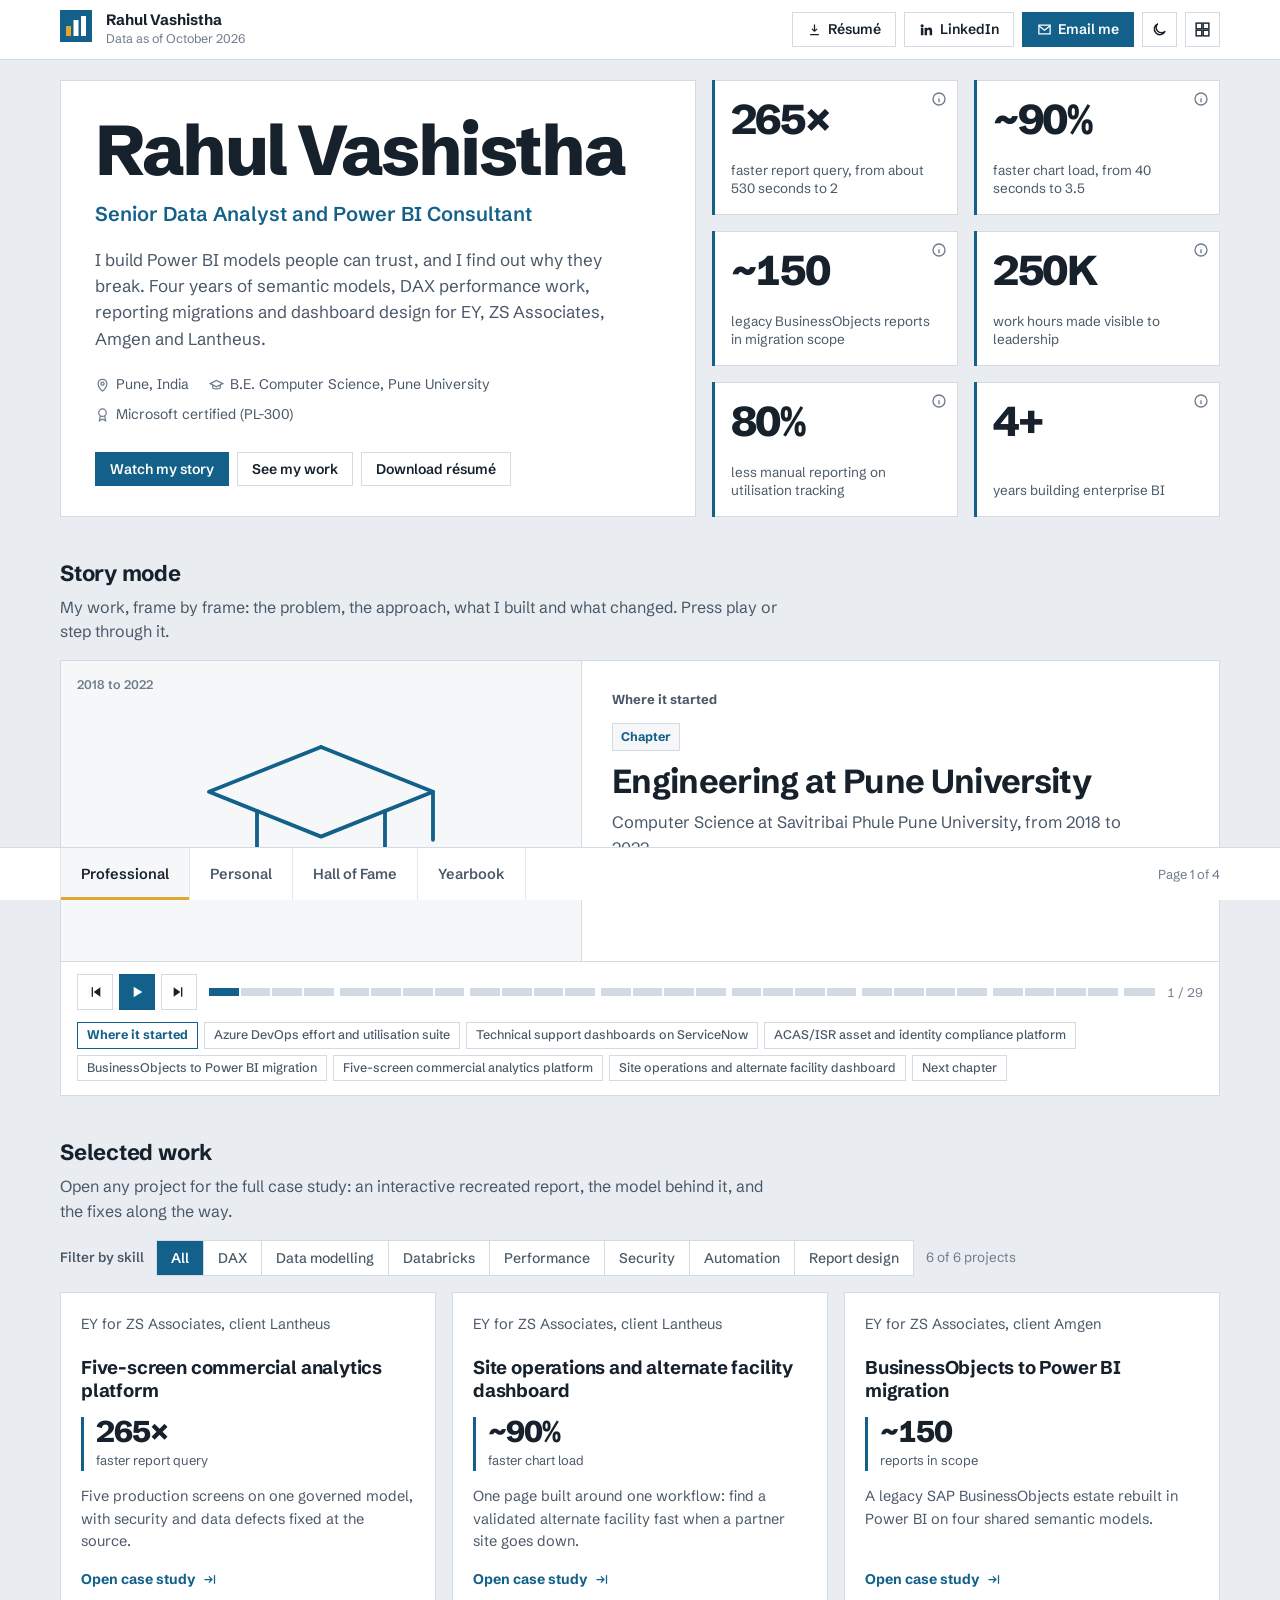
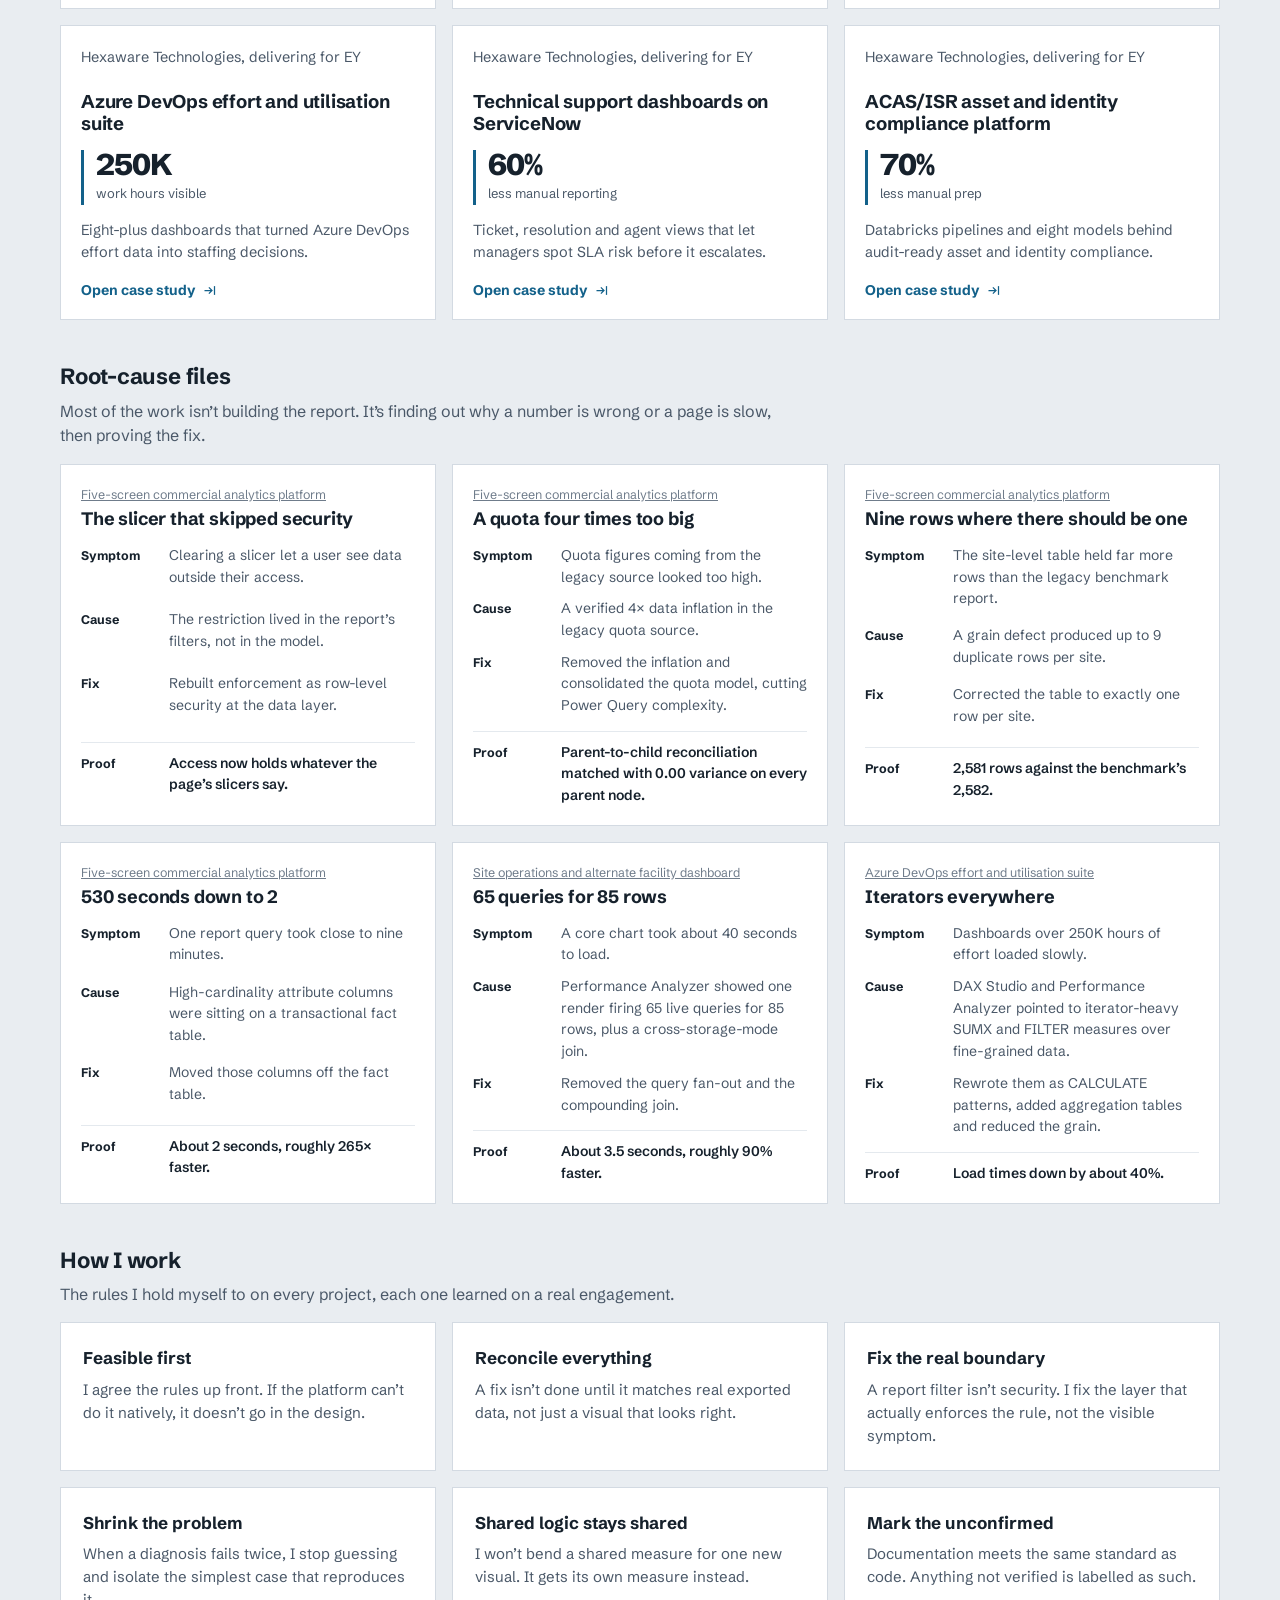
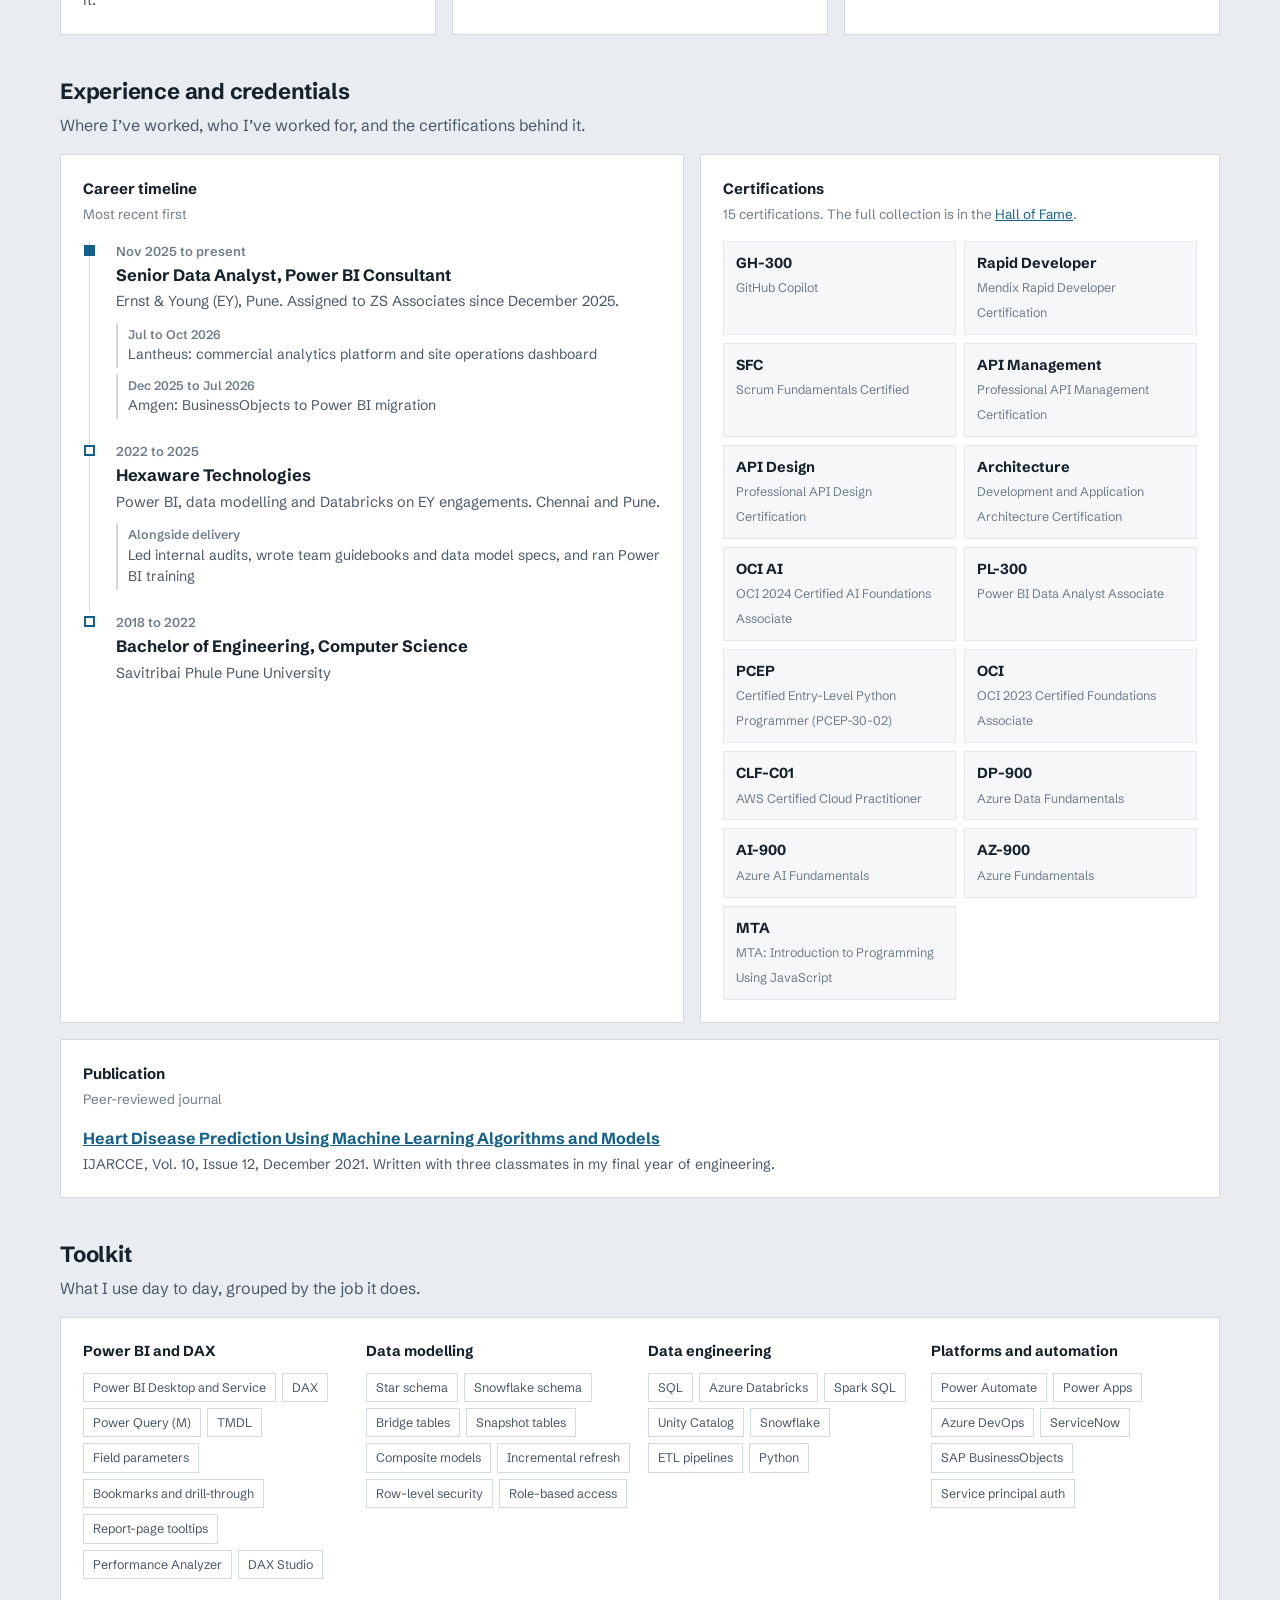
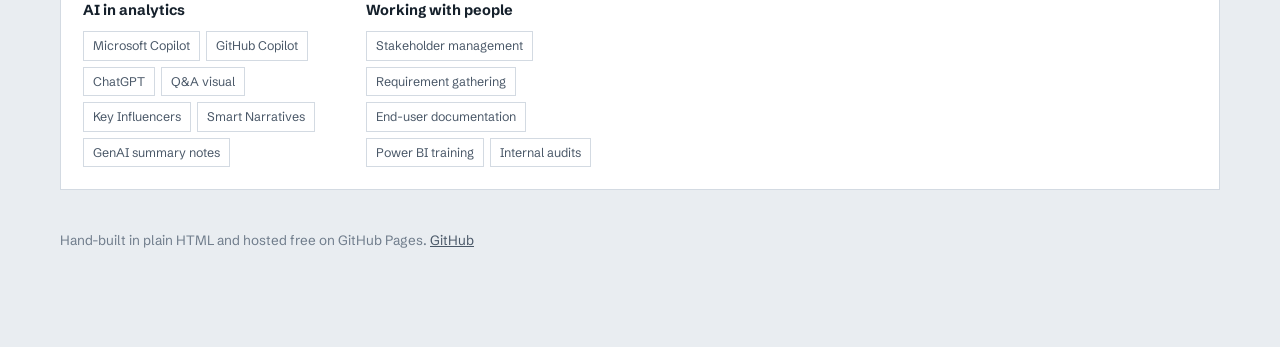
==== commit caeb9260: "Phase 5" ====
--- a/index.html
+++ b/index.html
@@ -71,7 +71,7 @@
 <nav class="pagetabs" aria-label="Report pages"><div class="pagetabs-in" id="tabs"></div></nav>
 <div class="tip" id="tip" role="tooltip" hidden></div>
 <dialog class="lightbox" id="lightbox" aria-labelledby="lb-title">
-  <div class="lb-head"><b id="lb-title"></b><a class="btn" id="lb-link" target="_blank" rel="noopener" hidden>Open PDF</a><button class="btn" id="lb-close" type="button">Close</button></div>
+  <div class="lb-head"><b id="lb-title"></b><span class="lb-count" id="lb-count"></span><a class="btn" id="lb-link" target="_blank" rel="noopener" hidden>Open PDF</a><button class="btn" id="lb-prev" type="button" aria-label="Previous image" hidden>Previous</button><button class="btn" id="lb-next" type="button" aria-label="Next image" hidden>Next</button><button class="btn" id="lb-close" type="button">Close</button></div>
   <div class="lb-body"><img id="lb-img" alt=""></div>
 </dialog>
 
--- a/css/site.css
+++ b/css/site.css
@@ -524,3 +524,98 @@
 .watch svg text{font-family:var(--font);font-size:9px;fill:var(--ink-3)}
 .watch svg .lbl-strong{fill:var(--ink);font-weight:700}
 .curve-lbl{paint-order:stroke;stroke:var(--panel);stroke-width:3px}
+.plaques.small{grid-template-columns:repeat(auto-fill,minmax(220px,1fr))}
+.plaques.small .plaque-code{font-size:24px}
+.linkbtn{background:none;border:0;padding:0;font:inherit;color:var(--accent);text-decoration:underline;cursor:pointer}
+.pub{display:grid;gap:3px}
+.pub a b{font-size:16px}
+.pub span{font-size:14px;color:var(--ink-2)}
+.plaque-code{overflow-wrap:anywhere}
+.plaque-code.long,.plaques.small .plaque-code.long{font-size:24px;line-height:1.1}
+
+/* ===== Report recreations: branded header, band header, KPI variants, tabs ===== */
+.mock-brand{display:flex;align-items:center;gap:10px;flex-wrap:wrap;padding:8px 10px;border-bottom:1px solid var(--line-soft)}
+.mbrand-mark{width:16px;height:16px;flex:none;background:linear-gradient(135deg,var(--d1) 50%,var(--d2) 50%)}
+.mbrand-name{font-weight:800;font-size:12.5px;letter-spacing:.02em}
+.mock-pills{display:flex;flex-wrap:wrap;gap:5px;margin:0 auto}
+.mock-pills button{font:500 10.5px/1.2 var(--font);padding:5px 12px;border:1px solid var(--ink-3);border-radius:999px;background:var(--panel);color:var(--ink);cursor:pointer}
+.mock-pills button:hover{border-color:var(--accent)}
+.mock-pills button[aria-selected="true"]{background:var(--accent);border-color:var(--accent);color:var(--accent-ink);font-weight:700}
+.mock-asof{font-size:10px;color:var(--good);font-weight:600}
+.mock-brand .mock-tag,.mock-band .mock-tag{margin-left:0}
+.mock-band{display:flex;align-items:center;gap:10px;flex-wrap:wrap;padding:9px 12px;background:#1F2B5C;color:#fff}
+.mock-band b{display:block;font-size:13px}
+.mock-band div span{display:block;font-size:10.5px;opacity:.85}
+.mock-band .mock-asof{margin-left:auto;color:#fff;opacity:.9}
+.mock-band .mock-tag{color:#fff;border-color:rgba(255,255,255,.5)}
+.mock-cell-head{display:flex;align-items:center;gap:8px;flex-wrap:wrap;margin-bottom:5px}
+.mock-cell-head h5{margin:0}
+.mock-cell-tg{margin-left:auto;display:flex;gap:6px;flex-wrap:wrap}
+.mi{display:inline-grid;place-items:center;width:11px;height:11px;border:1px solid var(--ink-3);border-radius:50%;font:700 7.5px/1 var(--font);font-style:normal;color:var(--ink-3);vertical-align:1px}
+.mock-toggle.pills{border:0;gap:4px}
+.mock-toggle.pills button{border:1px solid var(--ink-3);border-radius:999px;padding:3px 10px}
+.mock-toggle.pills button:last-child{border-right:1px solid var(--ink-3)}
+.mock-toggle.pills button[aria-pressed="true"]{background:var(--accent);border-color:var(--accent);color:var(--accent-ink)}
+.mock-cell.tabbed{border-top:3px solid var(--tabc);padding-top:0}
+.mock-cell.tabbed .mock-cell-head{margin:0 -8px 6px;padding:0 8px 0 0}
+h5.tab{background:var(--tabc);color:#fff;padding:4px 10px;font-size:10.5px;font-weight:700;margin:0}
+.mock-cell:has(h5.t1){--tabc:var(--d6)} .mock-cell:has(h5.t2){--tabc:#6B7280} .mock-cell:has(h5.t3){--tabc:var(--d1)} .mock-cell:has(h5.t4){--tabc:#1E7A5A}
+.mock-kpi.card{display:flex;flex-direction:column;gap:2px;padding:8px 10px}
+.mock-kpi.card small{font-size:10px;color:var(--ink-2);font-weight:600}
+.mock-kpi.card b{font-size:20px;color:var(--accent)}
+.ksub{font-size:9.5px;color:var(--ink-3)}
+.kbar{display:block;height:6px;background:var(--d4);margin-top:3px}
+.kbar i{display:block;height:100%;background:var(--d1)}
+.mock-kpi.seg small{font-weight:700;color:var(--ink)}
+.mock-kpi.seg b{font-size:19px;color:var(--accent);margin:2px 0 3px}
+.krow{display:flex;justify-content:space-between;gap:6px;font-size:9.5px;color:var(--ink-2)}
+.krow em{font-style:normal;font-weight:700}
+.mock-kpi.group small{font-weight:700;color:var(--ink);font-size:10.5px}
+.kgrid{display:grid;grid-template-columns:repeat(3,1fr);gap:4px;margin-top:4px}
+.kgrid div{border-left:1px solid var(--line-soft);padding-left:6px}
+.kgrid div:first-child{border-left:0;padding-left:0}
+.kgrid span{display:block;font-size:9.5px;color:var(--ink-3)}
+.kgrid b{display:block;font-size:16px;font-weight:800;color:var(--accent)}
+.kgrid b.up{color:var(--good)} .kgrid b.down{color:var(--bad)}
+.mock-emptybox{display:grid;place-items:center;min-height:120px;margin:0;text-align:center;color:var(--accent);font-size:12px;padding:10px}
+.pcards{display:grid;grid-template-columns:1fr 1fr;gap:6px}
+.pcard{border:1px solid var(--line-soft)}
+.pcard-h{background:var(--panel-2);text-align:center;font-weight:700;font-size:10.5px;padding:4px}
+.pcard dl{display:grid;grid-template-columns:repeat(3,1fr);gap:6px;margin:0;padding:6px 8px}
+.pcard dt{font-size:9px;color:var(--ink-3)} .pcard dd{margin:0;font-size:10px;overflow-wrap:anywhere}
+.mradio{display:grid;gap:2px}
+.mradio-search{font-size:10px;color:var(--ink-3);border-bottom:1px solid var(--line-soft);padding:2px 0 4px;margin-bottom:2px}
+.mradio button{display:flex;align-items:center;gap:6px;text-align:left;font:400 10px/1.3 var(--font);color:var(--ink);background:none;border:0;padding:3px 0;cursor:pointer;white-space:nowrap;overflow:hidden;text-overflow:ellipsis}
+.mradio button::before{content:"";flex:none;width:9px;height:9px;border:1px solid var(--ink-3);border-radius:50%}
+.mradio button[aria-checked="true"]::before{background:var(--accent);border-color:var(--accent);box-shadow:inset 0 0 0 2px var(--panel)}
+.mwelcome{padding:22px 18px 18px;min-height:220px;background:linear-gradient(120deg,transparent 60%,color-mix(in srgb,var(--d2) 22%,transparent) 60%)}
+.mwelcome h4{margin:0 0 14px;font-size:22px}
+.mwelcome label{display:block;font-weight:700;font-size:12px;margin-bottom:6px}
+.mwelcome-row{display:flex;gap:8px;align-items:center}
+.mselect{border:1px solid var(--good);padding:5px 10px;min-width:160px;font-size:11px;color:var(--good);font-weight:600}
+.mgo{font:700 12px/1 var(--font);padding:8px 18px;background:var(--good);color:#fff;border:0;cursor:pointer}
+.mgo:hover{filter:brightness(1.1)}
+.mwelcome p{margin:18px 0 0;font-size:10.5px;color:var(--ink-2);max-width:46ch}
+.mock-cell.welcome{border:0}
+svg .on-bar{fill:#fff;font-weight:700}
+.mtable td.num-total{font-weight:800;background:var(--panel-2);text-align:right}
+.mtable td.num-total:first-child{text-align:left}
+@media (max-width:640px){ .pcards{grid-template-columns:1fr} .kgrid b{font-size:13px} .mock-pills{margin:0} }
+@media (max-width:640px){ .mock-kpis{grid-template-columns:1fr 1fr !important} }
+.mock-toggle.pills{flex-wrap:wrap}
+.mock-cell-tg{max-width:100%}
+.mock-kpis>*{min-width:0}
+.kgrid>div{min-width:0}
+@media (max-width:640px){ .mock-kpis:has(.group){grid-template-columns:1fr !important} }
+.mock svg text.on-bar,.chart-svg text.on-bar{fill:#fff;font-weight:700}
+.mock-group{min-width:0;display:grid;gap:6px;align-content:start}
+.mock-group>.mock-row{padding:0}
+.mock-group>.mock-row:last-child{padding-bottom:0}
+.shots{display:grid;grid-template-columns:repeat(auto-fill,minmax(260px,1fr));gap:16px;margin-top:0}
+.shots figure{margin:0;background:var(--panel);border:1px solid var(--line)}
+.shots button{display:block;width:100%;padding:0;border:0;border-bottom:1px solid var(--line-soft);background:var(--panel-2);cursor:zoom-in}
+.shots img{width:100%;aspect-ratio:16/10;object-fit:cover;object-position:top}
+.shots figcaption{padding:10px 12px;font-size:13.5px;color:var(--ink-2)}
+.lb-head .lb-count{font-size:13px;color:var(--ink-3)}
+.lb-head b{flex:1;min-width:0}
+.lb-head .btn{margin-left:0}
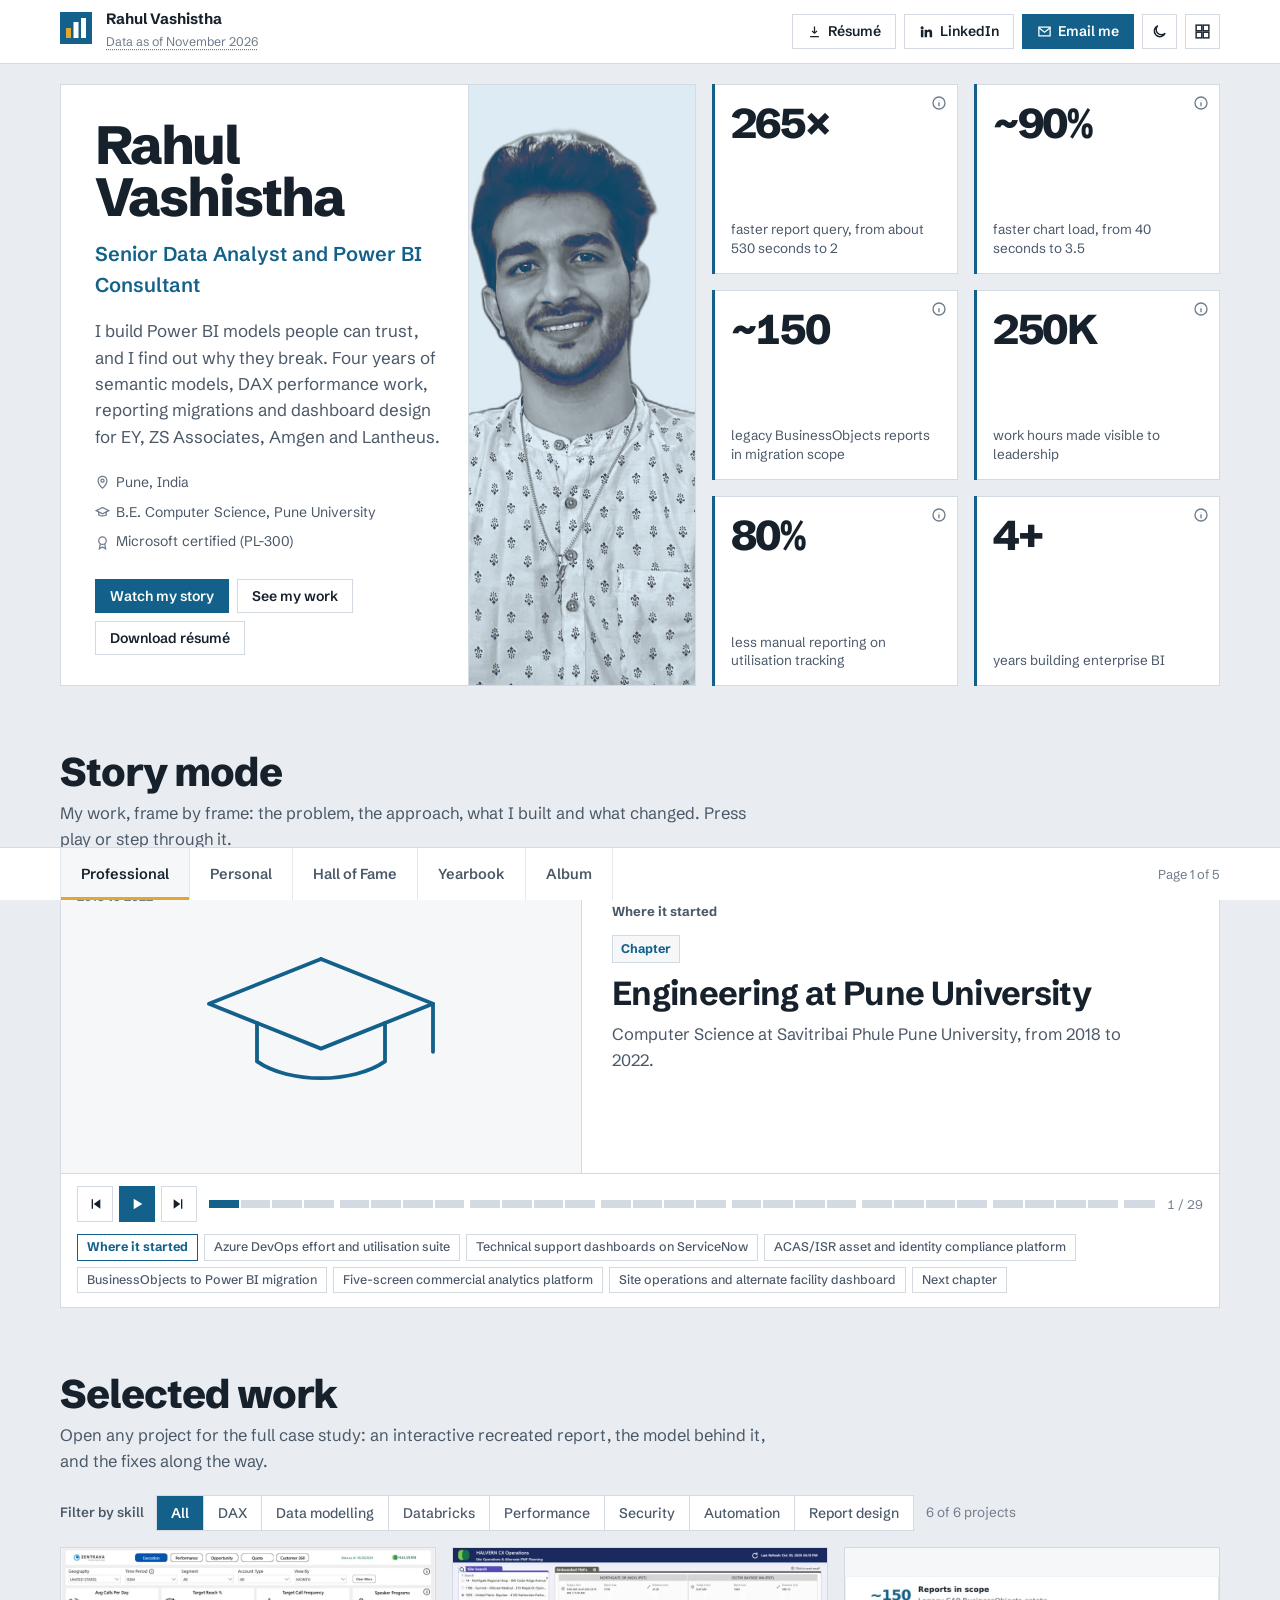
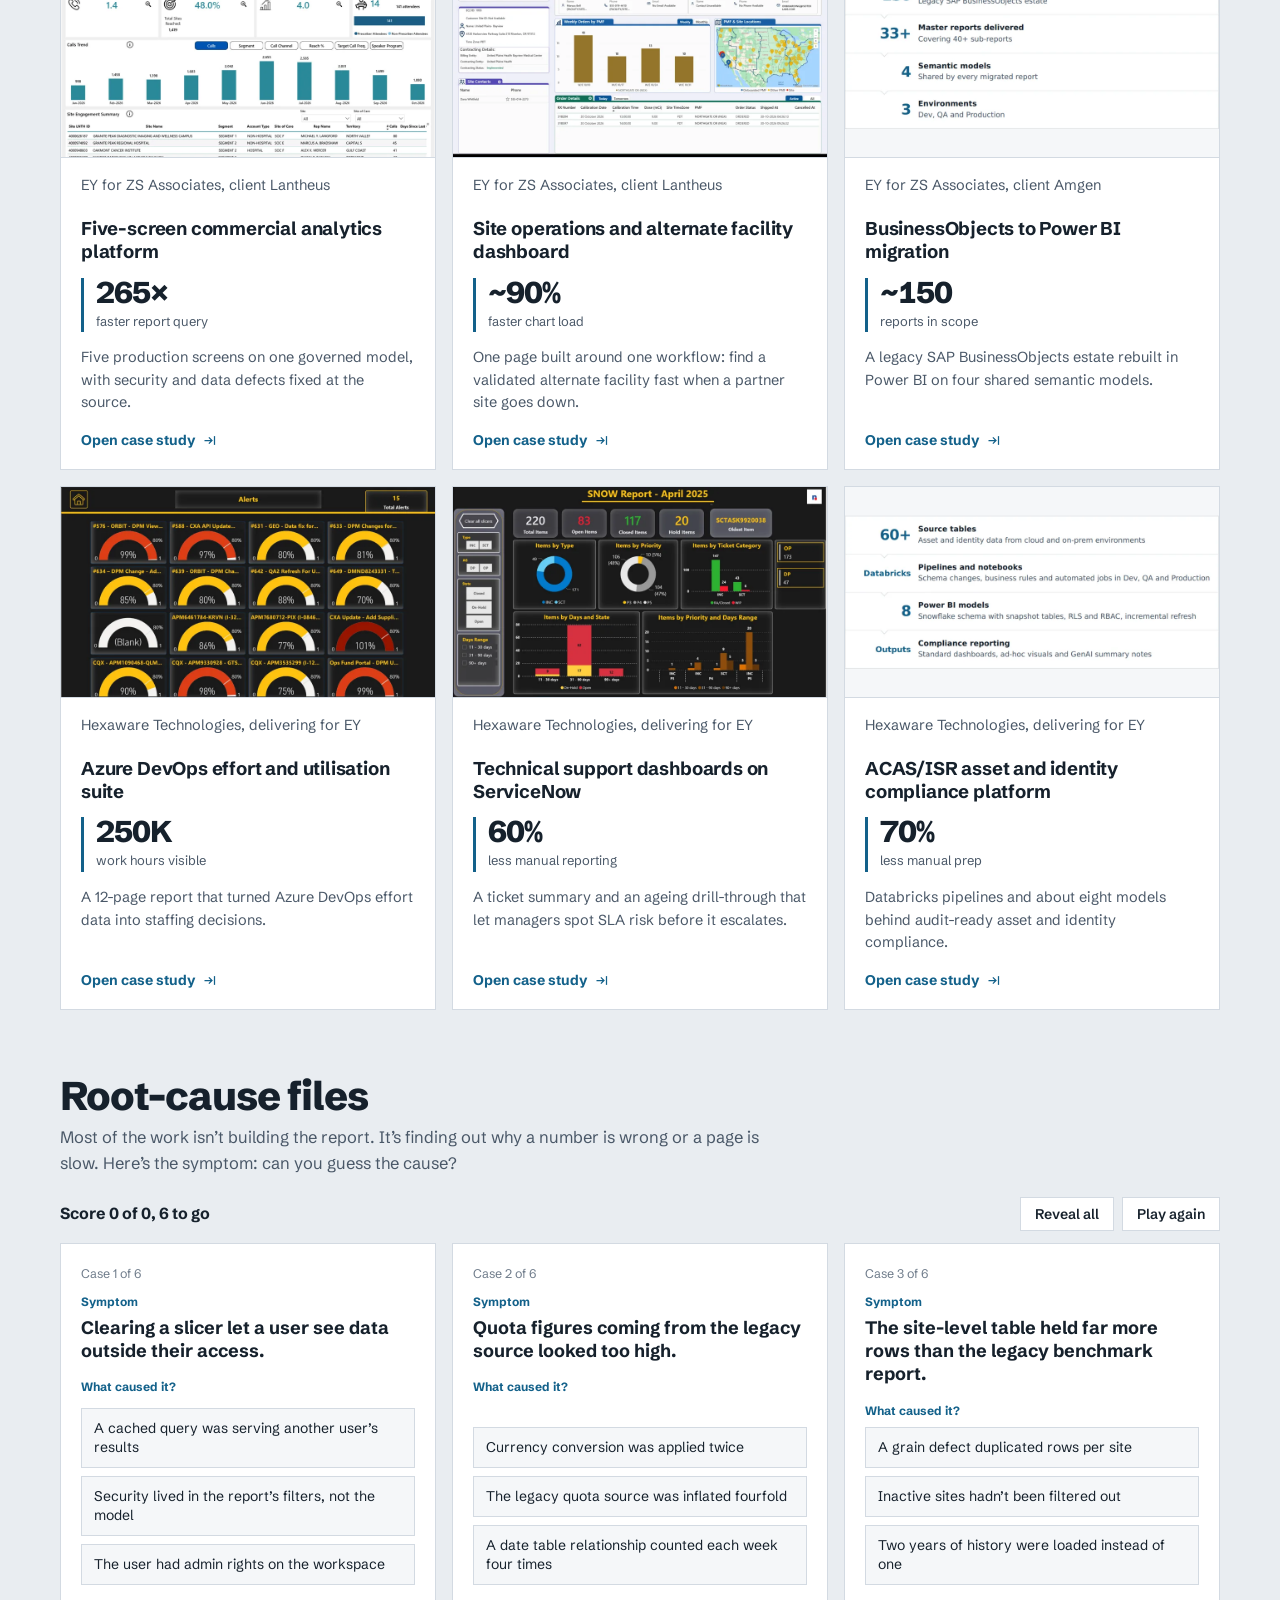
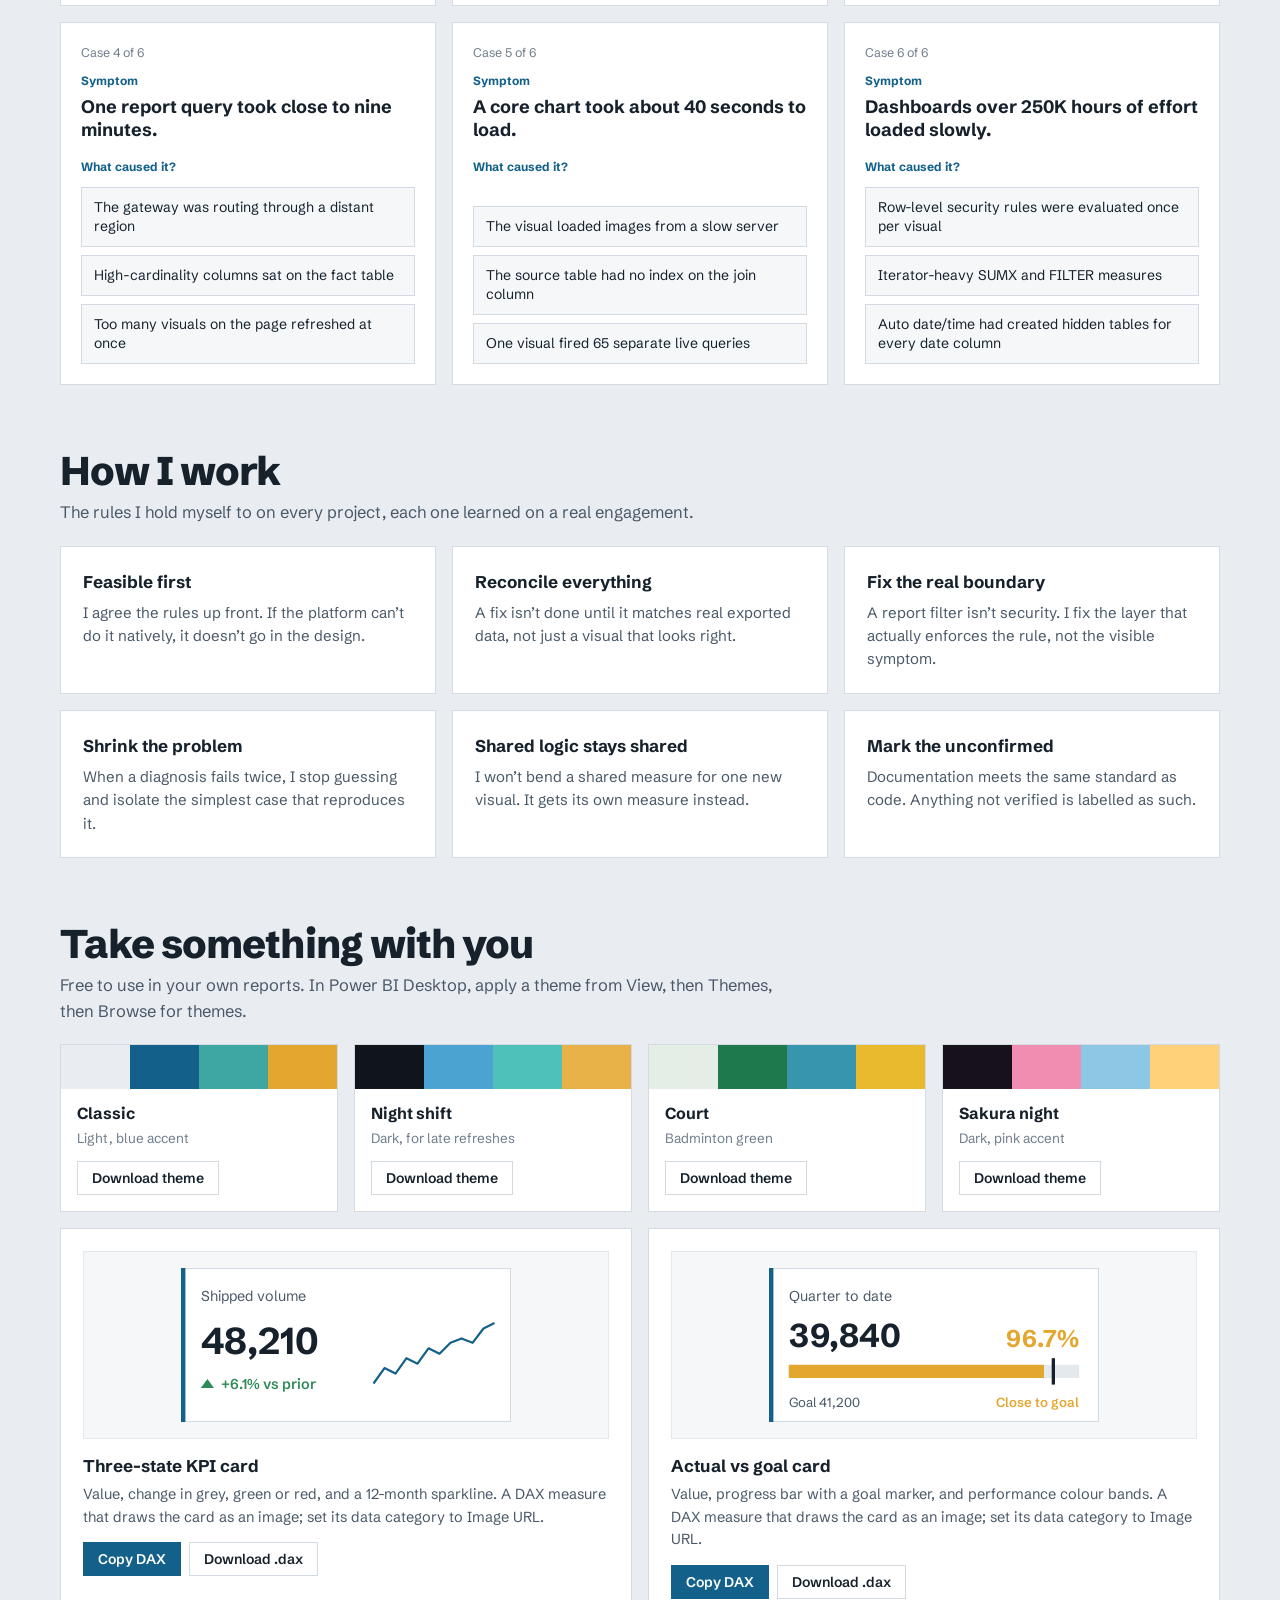
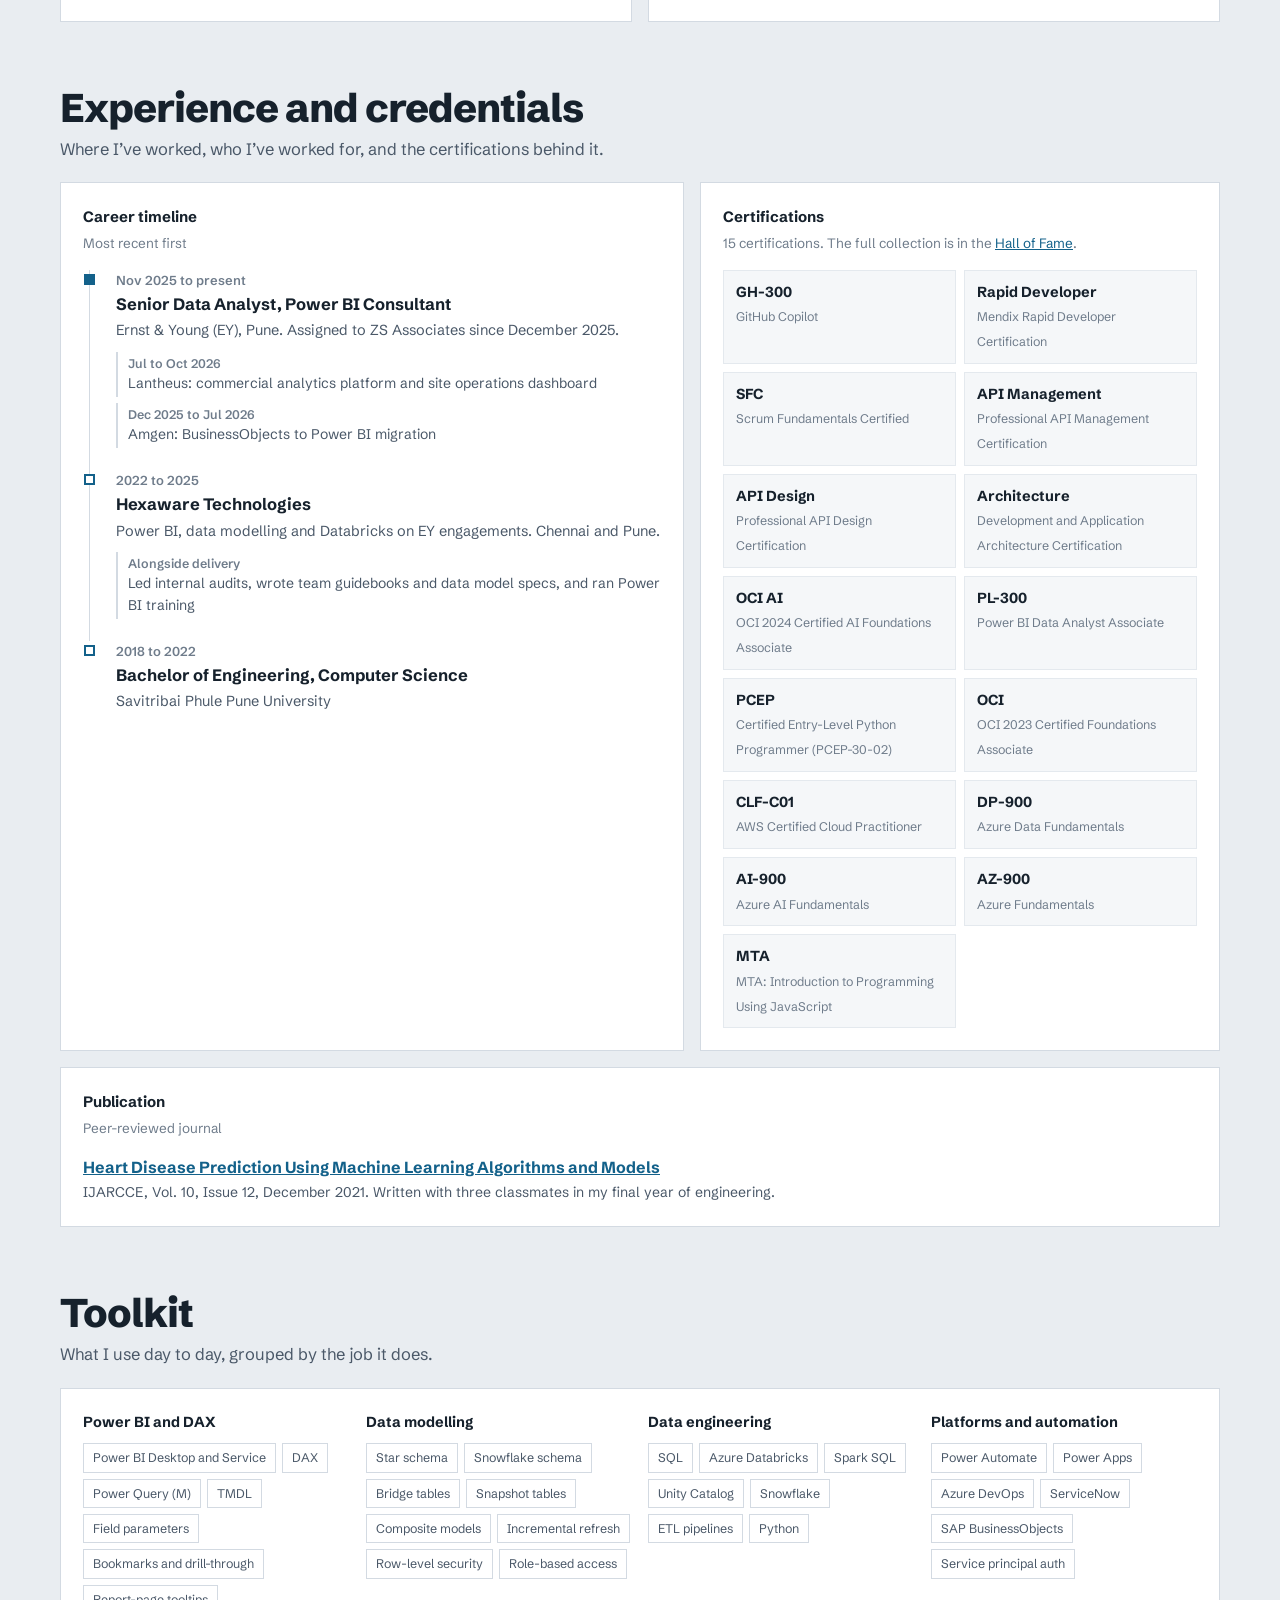
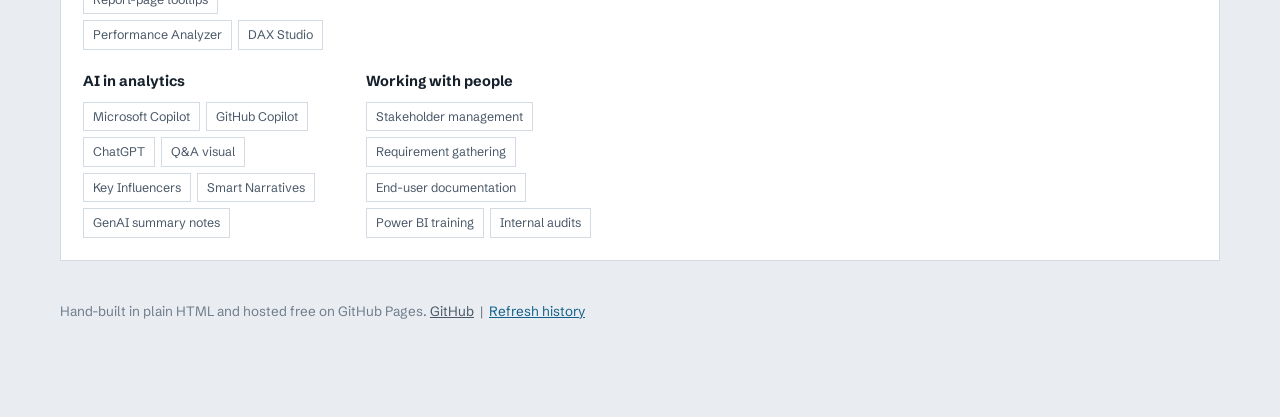
==== commit c74b7b36: "Add files via upload" ====
--- a/index.html
+++ b/index.html
@@ -37,7 +37,7 @@
     <a href="#professional" aria-label="Home"><svg class="mono" viewBox="0 0 32 32" aria-hidden="true"><rect width="32" height="32" style="fill:var(--accent)"/><rect x="6" y="16" width="5" height="10" style="fill:var(--mark)"/><rect x="13.5" y="10" width="5" height="16" style="fill:var(--accent-ink)"/><rect x="21" y="6" width="5" height="20" style="fill:var(--accent-ink)"/></svg></a>
     <div>
       <div class="tb-name" id="tb-name"></div>
-      <div class="tb-meta" id="tb-meta"></div>
+      <button type="button" class="tb-meta" id="tb-meta" aria-haspopup="dialog"></button>
     </div>
     <div class="tb-actions">
       <a class="btn" id="tb-resume" download aria-label="Download résumé (PDF)">
@@ -70,6 +70,11 @@
 
 <nav class="pagetabs" aria-label="Report pages"><div class="pagetabs-in" id="tabs"></div></nav>
 <div class="tip" id="tip" role="tooltip" hidden></div>
+<dialog class="refresh" id="refresh-panel" aria-labelledby="rp-title">
+  <div class="rp-top"><b id="rp-title">Refresh history</b><button class="btn" id="rp-close" type="button">Close</button></div>
+  <div class="rp-tabs" id="rp-tabs" role="tablist"><button type="button" role="tab" data-tab="history" aria-selected="true">Refresh history</button><button type="button" role="tab" data-tab="perf" aria-selected="false">Performance analyzer</button></div>
+  <div class="rp-body" id="rp-body"></div>
+</dialog>
 <dialog class="lightbox" id="lightbox" aria-labelledby="lb-title">
   <div class="lb-head"><b id="lb-title"></b><span class="lb-count" id="lb-count"></span><a class="btn" id="lb-link" target="_blank" rel="noopener" hidden>Open PDF</a><button class="btn" id="lb-prev" type="button" aria-label="Previous image" hidden>Previous</button><button class="btn" id="lb-next" type="button" aria-label="Next image" hidden>Next</button><button class="btn" id="lb-close" type="button">Close</button></div>
   <div class="lb-body"><img id="lb-img" alt=""></div>
@@ -82,6 +87,8 @@
 <script src="data/timeline.js"></script>
 <script src="data/yearbook.js"></script>
 <script src="data/personal.js"></script>
+<script src="data/releases.js"></script>
+<script src="data/freebies.js"></script>
 <script src="js/charts.js"></script>
 <script src="js/app.js"></script>
 </body>
--- a/css/site.css
+++ b/css/site.css
@@ -619,3 +619,187 @@
 .lb-head .lb-count{font-size:13px;color:var(--ink-3)}
 .lb-head b{flex:1;min-width:0}
 .lb-head .btn{margin-left:0}
+
+/* ===================== PHASE 6 ===================== */
+/* Duotone colours per theme: shadows take the dark tone, highlights the light one */
+:root,:root[data-theme="classic"]{--duo-dark:#0E4766;--duo-light:#DCEBF4}
+:root[data-theme="night"]{--duo-dark:#0C141B;--duo-light:#6FB9E0}
+:root[data-theme="court"]{--duo-dark:#0F3B25;--duo-light:#D6EDDF}
+:root[data-theme="sakura"]{--duo-dark:#1A0F16;--duo-light:#F6A9C6}
+
+/* Bigger section headings (scale borrowed from editorial portfolios) */
+h2.section{font-size:clamp(26px,3.4vw,40px);font-weight:800;letter-spacing:-.025em;line-height:1.08;margin:64px 0 8px}
+p.section-sub{font-size:16.5px;margin-bottom:20px}
+
+/* Title bar: "Data as of" opens Refresh history */
+button.tb-meta{font:inherit;font-size:12.5px;color:var(--ink-3);background:none;border:0;padding:0;cursor:pointer;text-decoration:underline dotted;text-underline-offset:3px}
+button.tb-meta:hover{color:var(--accent)}
+
+/* Hero portrait */
+.hero-main.with-photo{display:grid;grid-template-columns:minmax(0,1fr) minmax(150px,34%);gap:22px;align-items:stretch}
+.hero-copy{display:flex;flex-direction:column;min-width:0}
+.duo{position:relative;margin:-34px -34px -30px 0;background:var(--duo-light);overflow:hidden;display:flex;align-items:flex-end;justify-content:center;border-left:1px solid var(--line)}
+.duo img{width:100%;height:100%;object-fit:cover;object-position:top center;filter:grayscale(1) contrast(1.12) brightness(1.04);mix-blend-mode:multiply}
+.duo::after{content:"";position:absolute;inset:0;background:var(--duo-dark);mix-blend-mode:lighten;pointer-events:none}
+
+/* Image-led project cards */
+.card{padding:0;overflow:hidden}
+.card>*:not(.card-cover){margin-left:20px;margin-right:20px}
+.card-cover{aspect-ratio:16/9;background:var(--panel-2);border-bottom:1px solid var(--line);overflow:hidden}
+.card-cover img{width:100%;height:100%;object-fit:cover;object-position:top left;transition:transform .5s ease}
+.card:hover .card-cover img{transform:scale(1.03)}
+.card .card-client{margin-top:16px}
+.card .card-go{margin-bottom:18px}
+.card{transition:opacity .3s ease,transform .3s ease,border-color .2s}
+.card.out{opacity:.18;transform:scale(.97);pointer-events:none}
+
+/* Root-cause game */
+.game-bar{display:flex;flex-wrap:wrap;gap:8px;align-items:center;margin-bottom:12px}
+.game-score{font-weight:700;margin-right:auto}
+.game-end{margin:0 0 14px;padding:12px 16px;background:var(--panel);border:1px solid var(--accent);border-left:4px solid var(--accent);font-weight:700}
+.game{display:grid;grid-template-columns:repeat(3,minmax(0,1fr));gap:16px}
+.gc{perspective:1400px}
+.gc-in{display:grid;transition:transform .6s cubic-bezier(.2,.7,.2,1);transform-style:preserve-3d;height:100%}
+.gc.flipped .gc-in{transform:rotateY(180deg)}
+.gc-face{grid-area:1/1;backface-visibility:hidden;-webkit-backface-visibility:hidden;background:var(--panel);border:1px solid var(--line);padding:20px;display:flex;flex-direction:column}
+.gc-back{transform:rotateY(180deg)}
+.gc-case{font-size:12.5px;color:var(--ink-3);margin:0 0 10px}
+.gc-label{font-size:12px;font-weight:700;color:var(--accent);margin:0 0 4px}
+.gc-sym{font-size:18px;line-height:1.3;margin:0 0 16px}
+.gc-opts{display:grid;gap:8px;margin-top:auto}
+.gc-opt{font:inherit;font-size:14px;text-align:left;padding:10px 12px;border:1px solid var(--line);background:var(--panel-2);color:var(--ink);cursor:pointer;line-height:1.35}
+.gc-opt:hover{border-color:var(--accent)}
+.gc-opt.right{border-color:var(--good);background:color-mix(in srgb,var(--good) 14%,var(--panel))}
+.gc-opt.wrong{border-color:var(--bad);background:color-mix(in srgb,var(--bad) 14%,var(--panel))}
+.gc-verdict{font-weight:700;margin:0 0 8px;font-size:14px}
+.gc-verdict.ok{color:var(--good)} .gc-verdict.no{color:var(--bad)}
+.gc-back h3{font-size:18px;margin:0 0 12px}
+.gc-back ol{list-style:none;margin:0;padding:0;display:grid;gap:8px}
+.gc-back li{display:grid;grid-template-columns:70px 1fr;gap:8px;font-size:14px;color:var(--ink-2)}
+.gc-back li b{font-size:12.5px;color:var(--ink)}
+.gc-back li.proof{border-top:1px solid var(--line-soft);padding-top:8px}
+.gc-back li.proof span{color:var(--ink);font-weight:600}
+
+/* Freebies */
+.free-themes{display:grid;grid-template-columns:repeat(4,minmax(0,1fr));gap:16px}
+.free-theme{display:flex;flex-direction:column;gap:12px;padding:0 0 16px}
+.free-theme .theme-sw{height:44px}
+.free-theme>div,.free-theme>.btn{margin:0 16px}
+.free-theme h4{margin:0;font-size:16px}
+.free-theme p{margin:2px 0 0;font-size:13.5px;color:var(--ink-3)}
+.free-theme .btn{align-self:flex-start}
+.free-kpis{display:grid;grid-template-columns:1fr 1fr;gap:16px;margin-top:16px}
+.free-prev{background:var(--panel-2);border:1px solid var(--line-soft);padding:16px;display:flex;justify-content:center;margin-bottom:14px}
+.free-prev svg{width:100%;max-width:330px;height:auto;font-family:"Segoe UI",var(--font)}
+.free-kpi h4{margin:0 0 4px;font-size:17px}
+.free-kpi p{margin:0 0 14px;color:var(--ink-2);font-size:14.5px}
+.free-act{display:flex;flex-wrap:wrap;gap:8px;align-items:center}
+.copy-ok{font-size:13px;color:var(--good);font-weight:600}
+
+/* Now strip */
+.nowstrip{display:flex;flex-wrap:wrap;align-items:stretch;gap:0;margin-top:16px;background:var(--panel);border:1px solid var(--line)}
+.now-tag{display:flex;align-items:center;padding:12px 16px;background:var(--accent);color:var(--accent-ink);font-weight:800;letter-spacing:.02em}
+.now-i{padding:10px 18px;border-right:1px solid var(--line-soft);font-weight:600;font-size:14.5px}
+.now-i small{display:block;font-size:12px;color:var(--ink-3);font-weight:500}
+.now-when{margin-left:auto;align-self:center;padding:10px 16px;font-size:12.5px;color:var(--ink-3)}
+
+/* Snapshots */
+.snaps{display:grid;grid-template-columns:repeat(4,minmax(0,1fr));gap:20px;padding:8px 4px}
+.snaps .polaroid{margin:0}
+.polaroid img{aspect-ratio:1/1;object-fit:cover;width:100%}
+
+/* Screenshot gallery: six, then expand */
+.shots.collapsed figure:nth-child(n+7){display:none}
+.shots-more{margin-top:14px}
+
+/* Refresh history and Performance analyzer */
+dialog.refresh{border:1px solid var(--line);padding:0;background:var(--panel);color:var(--ink);width:min(640px,94vw);max-height:84vh}
+dialog.refresh::backdrop{background:rgba(5,8,12,.6)}
+.rp-top{display:flex;align-items:center;padding:12px 16px;border-bottom:1px solid var(--line)}
+.rp-top b{font-size:16px}
+.rp-top .btn{margin-left:auto}
+.rp-tabs{display:flex;border-bottom:1px solid var(--line);padding:0 16px}
+.rp-tabs button{font:600 13.5px/1 var(--font);padding:12px 4px;margin-right:18px;border:0;border-bottom:3px solid transparent;background:none;color:var(--ink-3);cursor:pointer}
+.rp-tabs button[aria-selected="true"]{color:var(--ink);border-bottom-color:var(--mark)}
+.rp-body{padding:16px;overflow:auto;max-height:calc(84vh - 110px)}
+.rp-last{margin:0 0 14px;font-size:13.5px;color:var(--ink-2)}
+.rp-list{list-style:none;margin:0;padding:0;display:grid;gap:12px}
+.rp-list>li{border:1px solid var(--line-soft);padding:12px 14px}
+.rp-head{display:flex;flex-wrap:wrap;gap:8px;align-items:center;margin-bottom:6px}
+.rp-status{font-size:11.5px;font-weight:700;padding:2px 7px;border:1px solid var(--good);color:var(--good)}
+.rp-status.now{background:var(--good);color:#fff}
+.rp-date{margin-left:auto;font-size:12.5px;color:var(--ink-3)}
+.rp-list ul{margin:0;padding-left:18px;font-size:14px;color:var(--ink-2)}
+.rp-list ul li{margin:3px 0}
+table.pa{width:100%;border-collapse:collapse;font-size:13.5px;margin-bottom:14px}
+.pa th{text-align:left;font-size:12.5px;color:var(--ink-3);border-bottom:1px solid var(--line);padding:6px 4px}
+.pa td{padding:7px 4px;border-bottom:1px solid var(--line-soft)}
+.pa .r{text-align:right}
+.pa-bar{display:block;height:4px;background:var(--line-soft);margin-top:4px}
+.pa-bar i{display:block;height:100%;background:var(--accent)}
+
+/* Motion: render-in once per visit, bars grow into view */
+@media (prefers-reduced-motion:no-preference){
+  .rendering .kpi,.rendering .card,.rendering .duo{position:relative}
+  .rendering .kpi::after,.rendering .card::after,.rendering .duo::before{content:"";position:absolute;inset:0;background:var(--panel-2);z-index:3;animation:skel .52s ease-out forwards}
+  @keyframes skel{0%{opacity:1}70%{opacity:1}100%{opacity:0}}
+  .mock svg .bv,.watch svg .bv,.mock svg .bh,.watch svg .bh{transform-box:fill-box}
+  .mock:not(.in) svg .bv,.watch:not(.in) svg .bv{transform:scaleY(0)}
+  .mock:not(.in) svg .bh,.watch:not(.in) svg .bh{transform:scaleX(0)}
+  .mock.in svg .bv,.watch.in svg .bv{transform-origin:50% 100%;animation:growY .7s cubic-bezier(.2,.8,.2,1) both}
+  .mock.in svg .bh,.watch.in svg .bh{transform-origin:0 50%;animation:growX .7s cubic-bezier(.2,.8,.2,1) both}
+  @keyframes growY{from{transform:scaleY(0)}to{transform:scaleY(1)}}
+  @keyframes growX{from{transform:scaleX(0)}to{transform:scaleX(1)}}
+  .curve:not(.in) .curve-ln{stroke-dasharray:2000;stroke-dashoffset:2000}
+  .curve.in .curve-ln{stroke-dasharray:2000;animation:drawLn 1.4s ease-out forwards}
+  @keyframes drawLn{from{stroke-dashoffset:2000}to{stroke-dashoffset:0}}
+}
+@media (prefers-reduced-motion:reduce){ .gc-in,.card,.card-cover img{transition:none} }
+
+@media (max-width:1020px){ .game{grid-template-columns:repeat(2,minmax(0,1fr))} .free-themes{grid-template-columns:repeat(2,minmax(0,1fr))} .snaps{grid-template-columns:repeat(2,minmax(0,1fr))} }
+@media (max-width:640px){
+  .hero-main.with-photo{grid-template-columns:1fr}
+  .duo{order:-1;margin:-24px -20px 4px;aspect-ratio:4/3;border-left:0;border-bottom:1px solid var(--line)}
+  .game,.free-themes,.free-kpis{grid-template-columns:1fr}
+  .now-when{margin-left:0}
+  .now-i{border-right:0;border-bottom:1px solid var(--line-soft);flex:1 1 100%}
+  h2.section{margin-top:48px}
+}
+
+.hero-main.with-photo h1{font-size:clamp(2.2rem,4.2vw,3.5rem)}
+
+@media print{ .mock svg .bv,.mock svg .bh,.watch svg .bv,.watch svg .bh{transform:none !important;animation:none !important} .curve-ln{stroke-dasharray:none !important} }
+
+/* ===== Report skin: dark and amber, as in the real DevOps and ServiceNow reports ===== */
+.mock.skin-amber{--panel:#1C1C1C;--panel-2:#262626;--line:#3A3A3A;--line-soft:#2F2F2F;--ink:#F2F2F2;--ink-2:#CFCFCF;--ink-3:#9C9C9C;
+  --accent:#F5B800;--accent-ink:#1A1A1A;--d1:#F5B800;--d2:#E6E6E6;--d3:#8C6A00;--d4:#5C5C5C;--d5:#E0482E;--d6:#3E8EF2;
+  --good:#3CC45A;--bad:#E5484D;--flat:#9C9C9C;--heat-1:#2A2A2A;--heat-2:#6B5200;--heat-hot:#5C2316;--heat-hot-ink:#FFD7CC;
+  background:var(--panel);color:var(--ink);border-color:#000;border-top:3px solid var(--accent)}
+.s7{fill:var(--good)}
+.mock-home{width:26px;height:26px;display:grid;place-items:center;border:1px solid var(--accent);background:none;color:var(--accent);cursor:pointer;padding:0}
+.mock-home svg{width:15px;height:15px}
+.mock-badge{font-size:10.5px;font-weight:700;padding:2px 8px;border:1px solid var(--accent);color:var(--accent)}
+.skin-amber .mock-title{color:var(--accent);font-size:13.5px}
+.skin-amber .mock-top{border-bottom:2px solid var(--accent)}
+.mock-tabs{display:flex;flex-wrap:wrap;border-top:1px solid var(--line);background:var(--panel-2);margin-top:4px}
+.mock-tabs button{font:500 10.5px/1.2 var(--font);padding:7px 10px;border:0;border-right:1px solid var(--line-soft);background:none;color:var(--ink-2);cursor:pointer}
+.mock-tabs button:hover{color:var(--ink)}
+.mock-tabs button[aria-selected="true"]{color:var(--ink);font-weight:700;box-shadow:inset 0 -3px 0 var(--d2)}
+.mtiles{display:grid;grid-template-columns:repeat(auto-fill,minmax(150px,1fr));gap:8px;padding:6px 2px}
+.mtile{display:flex;align-items:center;gap:8px;font:700 11.5px/1.2 var(--font);text-align:left;padding:0 10px 0 0;border:2px solid var(--accent);background:var(--panel);color:var(--ink);cursor:pointer;min-height:38px}
+.mtile:hover{background:var(--panel-2)}
+.mtile-i{align-self:stretch;width:30px;background:var(--accent);flex:none}
+.gauges{display:grid;grid-template-columns:repeat(auto-fill,minmax(120px,1fr));gap:6px}
+.gauge{border:1px solid var(--line-soft);background:var(--panel-2);padding:4px 6px 2px}
+.gauge h6{margin:0 0 2px;font-size:9.5px;color:var(--accent);white-space:nowrap;overflow:hidden;text-overflow:ellipsis}
+.gauge svg{width:100%;height:auto;display:block}
+.gauge .g-bg{stroke:var(--d2)} .gauge .g-ok{stroke:var(--d1)} .gauge .g-hot{stroke:var(--d5)} .gauge .g-over{stroke:#8E1B0B}
+.gauge .g-mark{stroke:var(--panel-2);stroke-width:2}
+.mock svg text.g-val{font-size:15px;fill:var(--ink)}
+.mock svg text.on-pie{fill:#1A1A1A;font-weight:700;font-size:10px}
+.skin-amber .mtable th{color:var(--accent)}
+.skin-amber .mock-cell h5{color:var(--accent)}
+.skin-amber .mock-kpi{border-left-color:var(--accent)}
+.skin-amber .mock-kpi.card b{color:var(--accent);font-size:15px;line-height:1.25}
+@media (prefers-reduced-motion:no-preference){ .mock:not(.in) svg .pie-s{opacity:0} .mock.in svg .pie-s{animation:fadeIn .6s ease both} @keyframes fadeIn{from{opacity:0}to{opacity:1}} }
+.mock svg text.on-pie{fill:#FFFFFF;stroke:rgba(0,0,0,.55);stroke-width:2.5px;paint-order:stroke;font-weight:700;font-size:10px}
